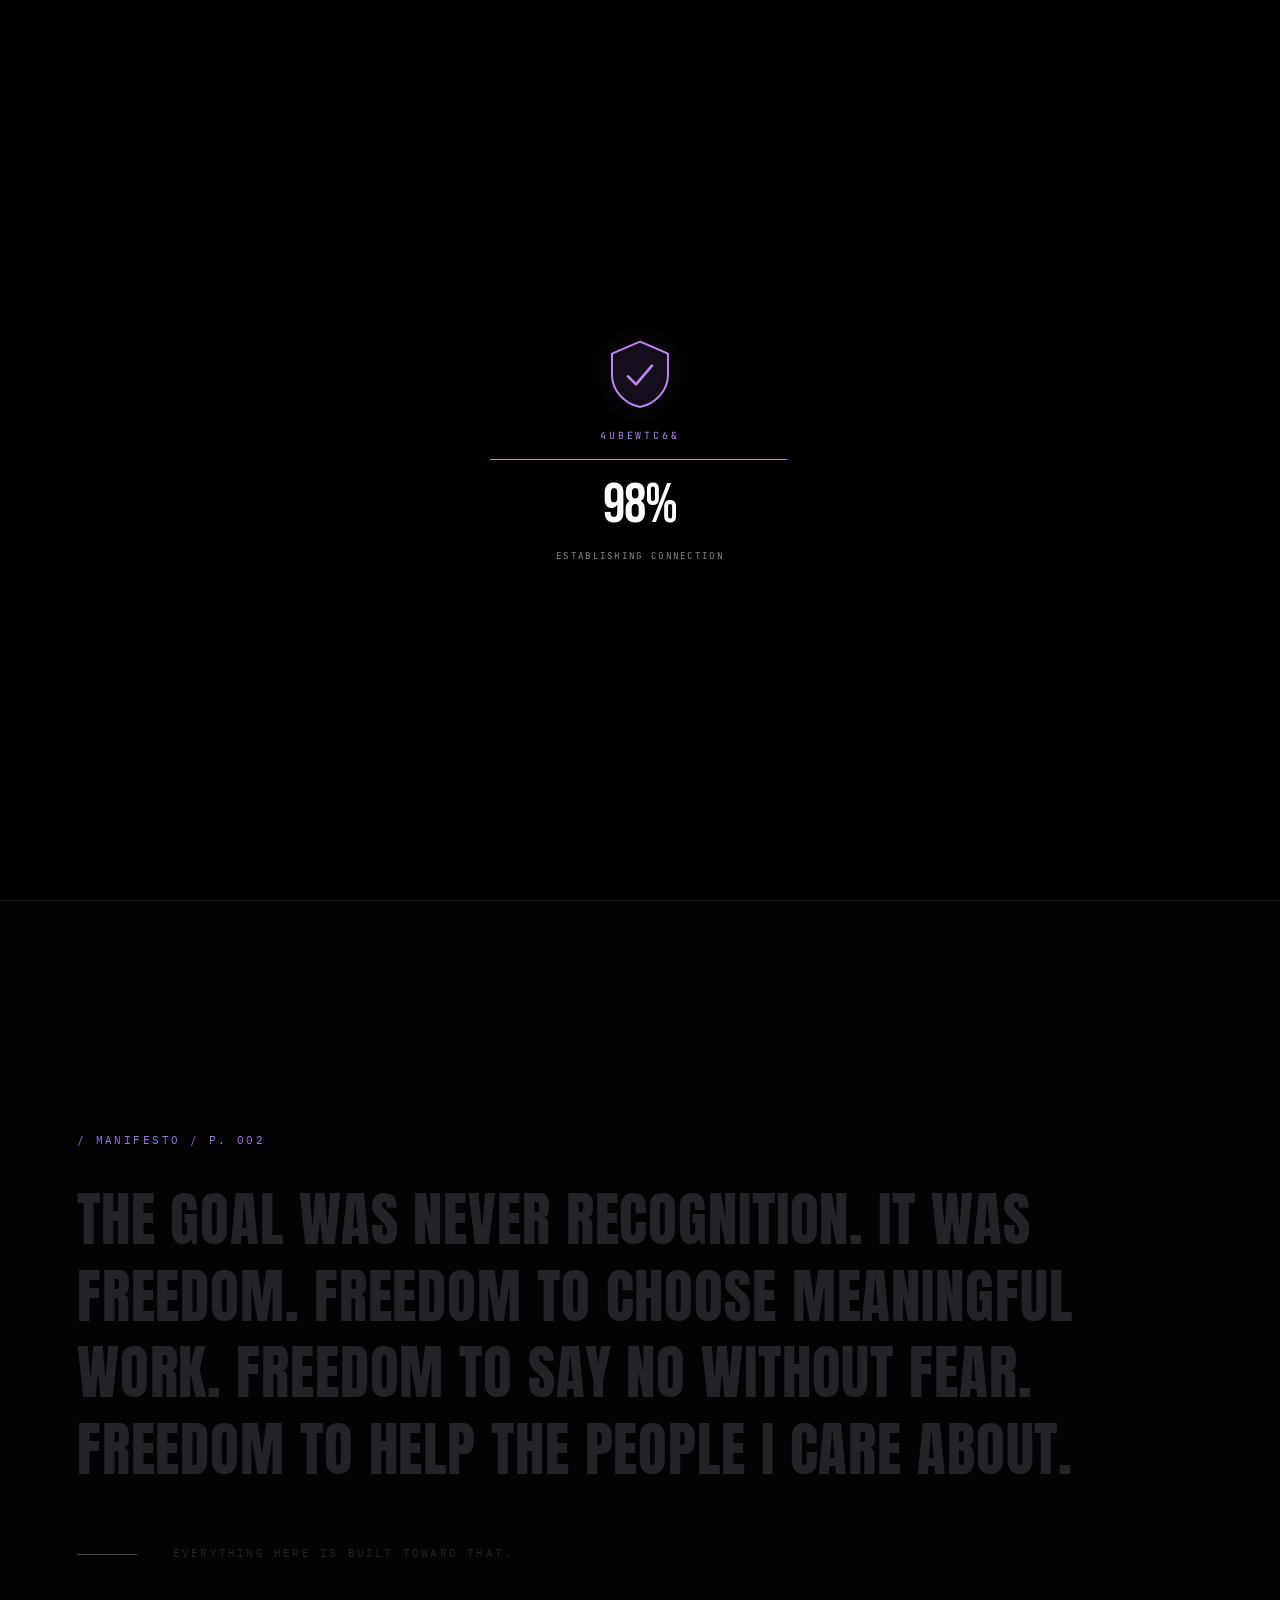
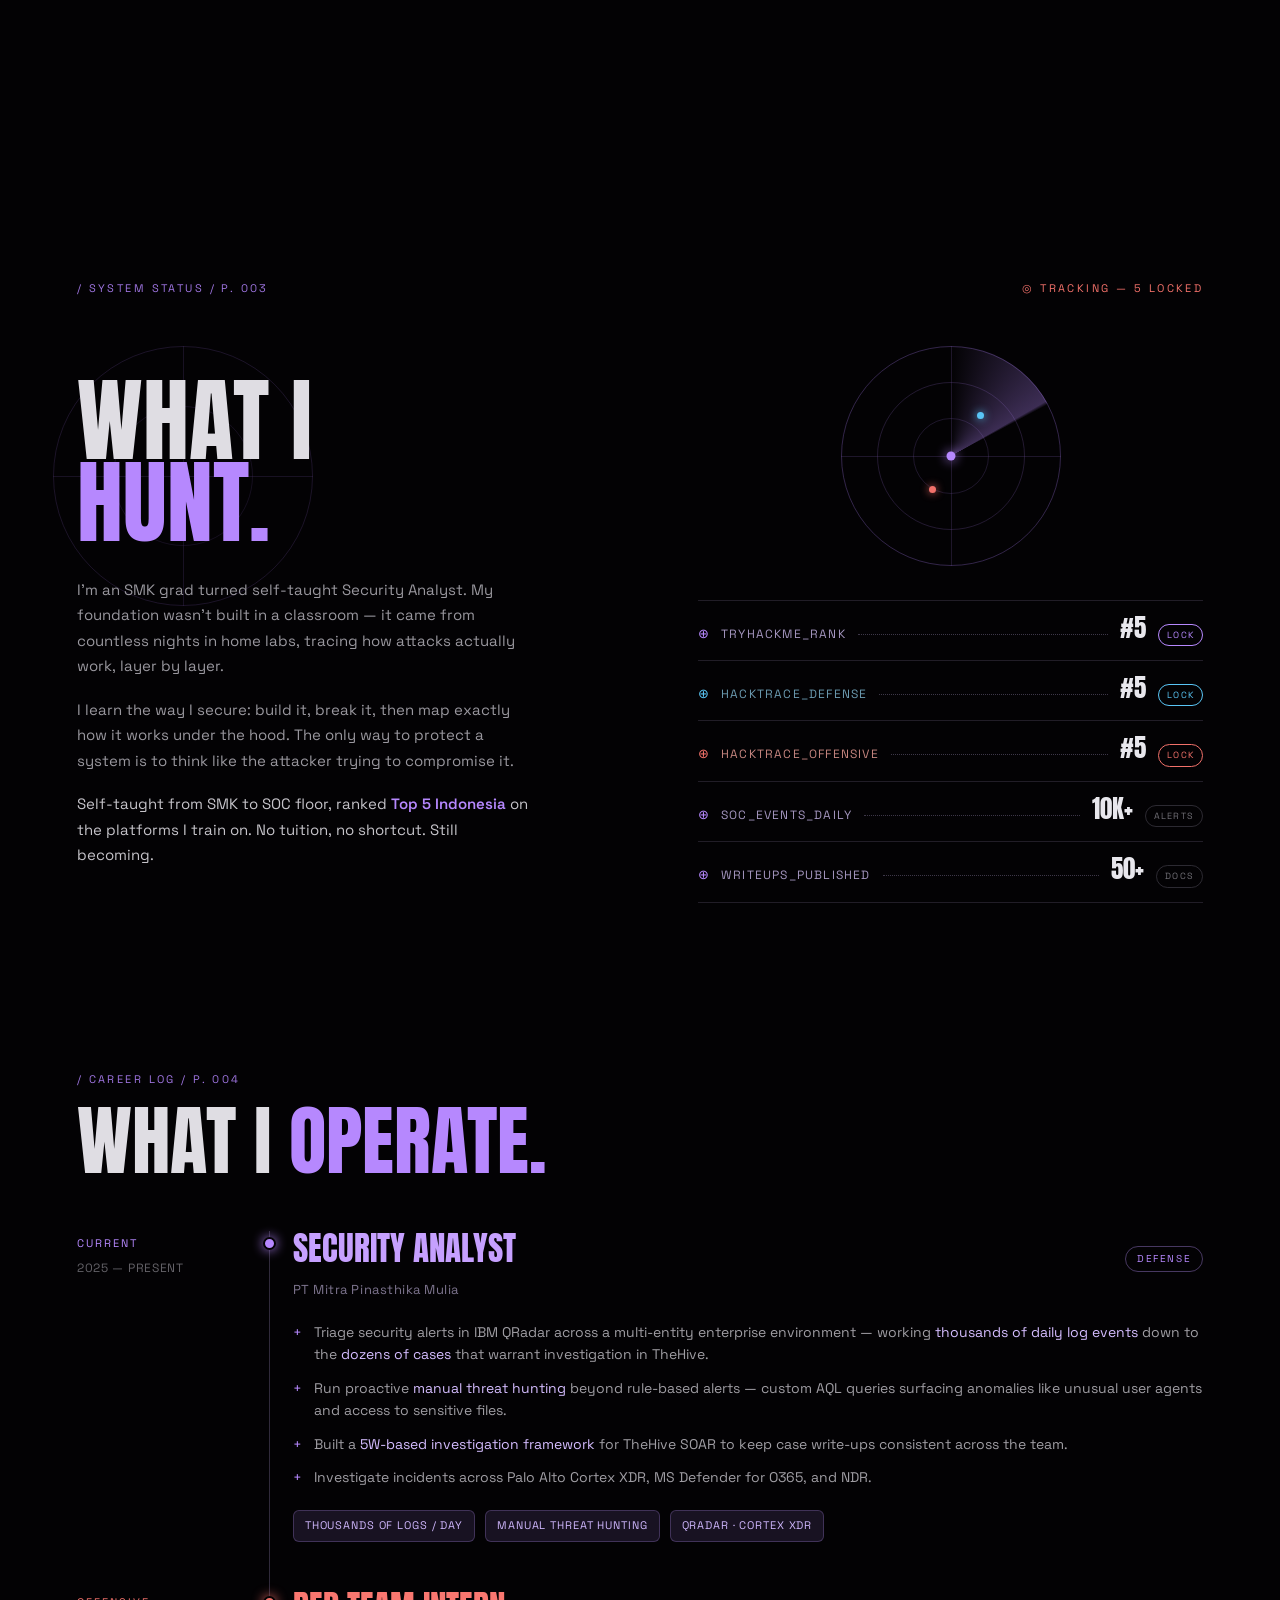
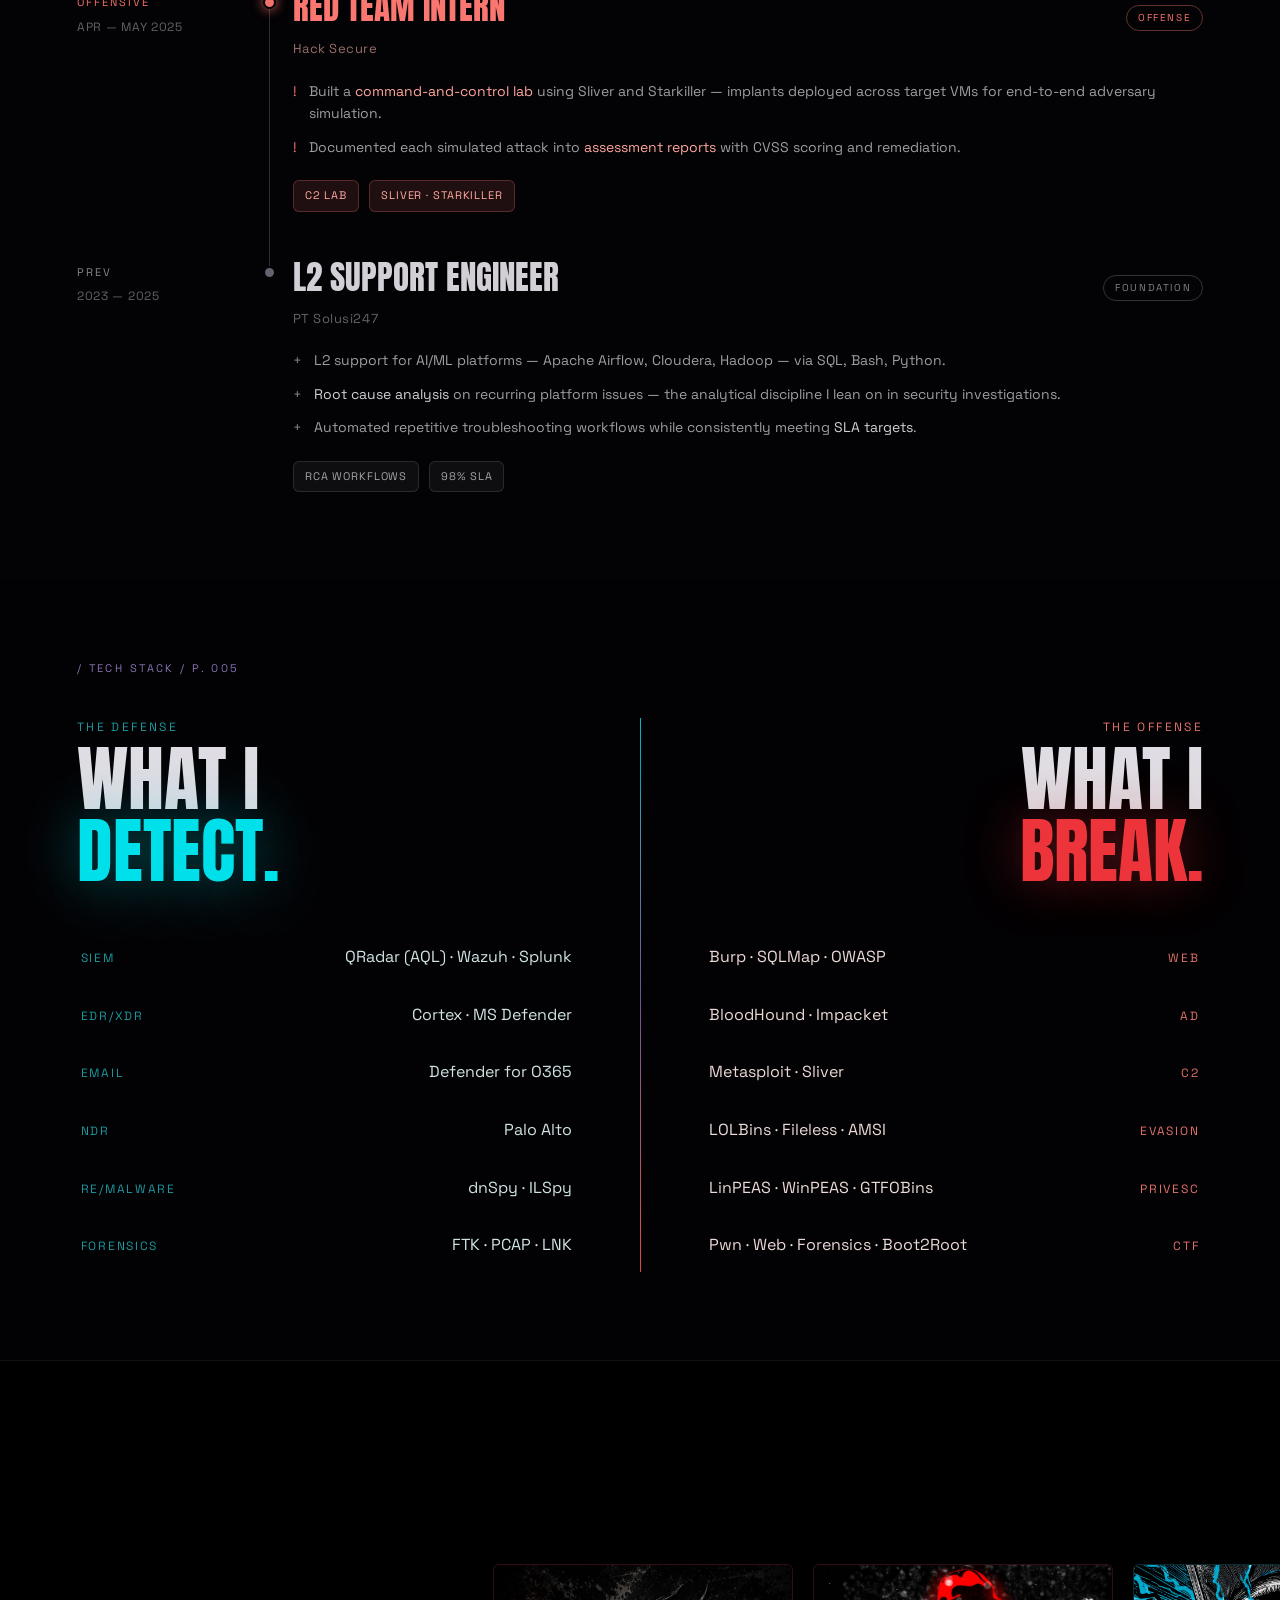
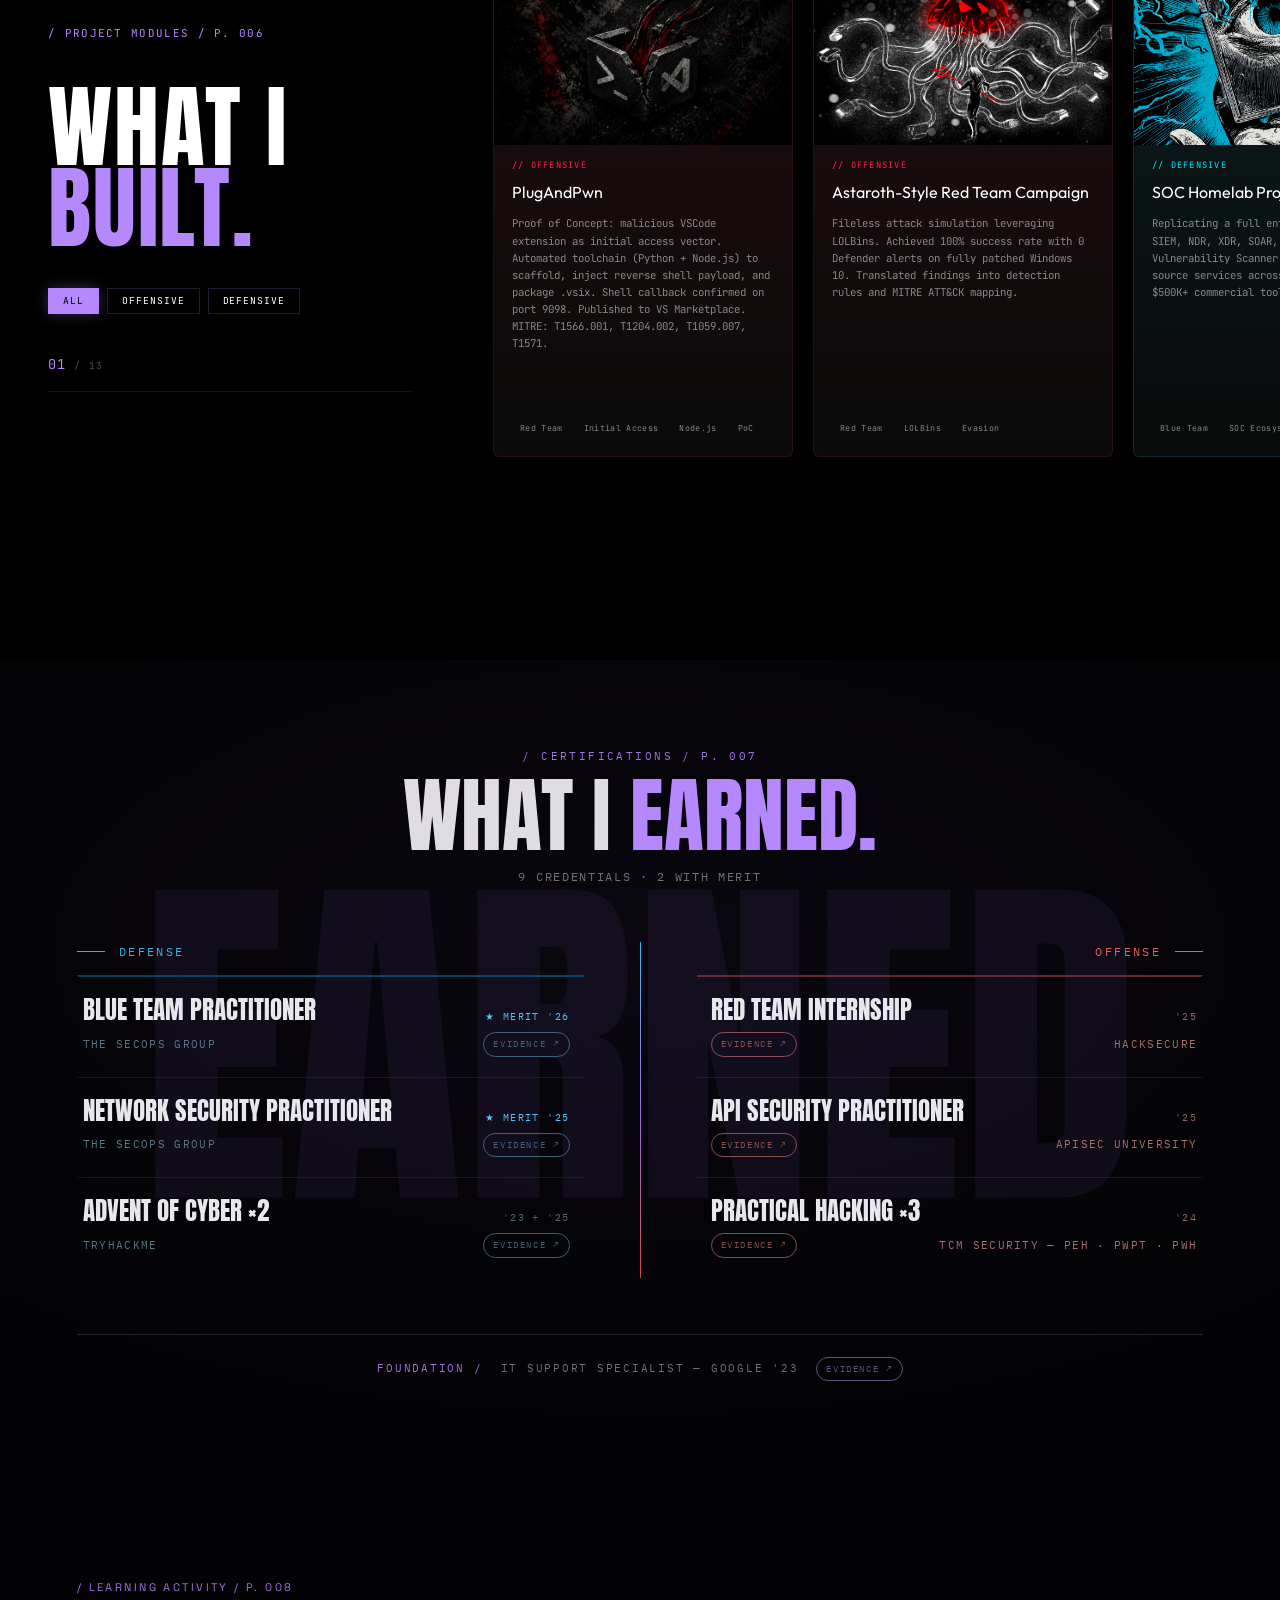
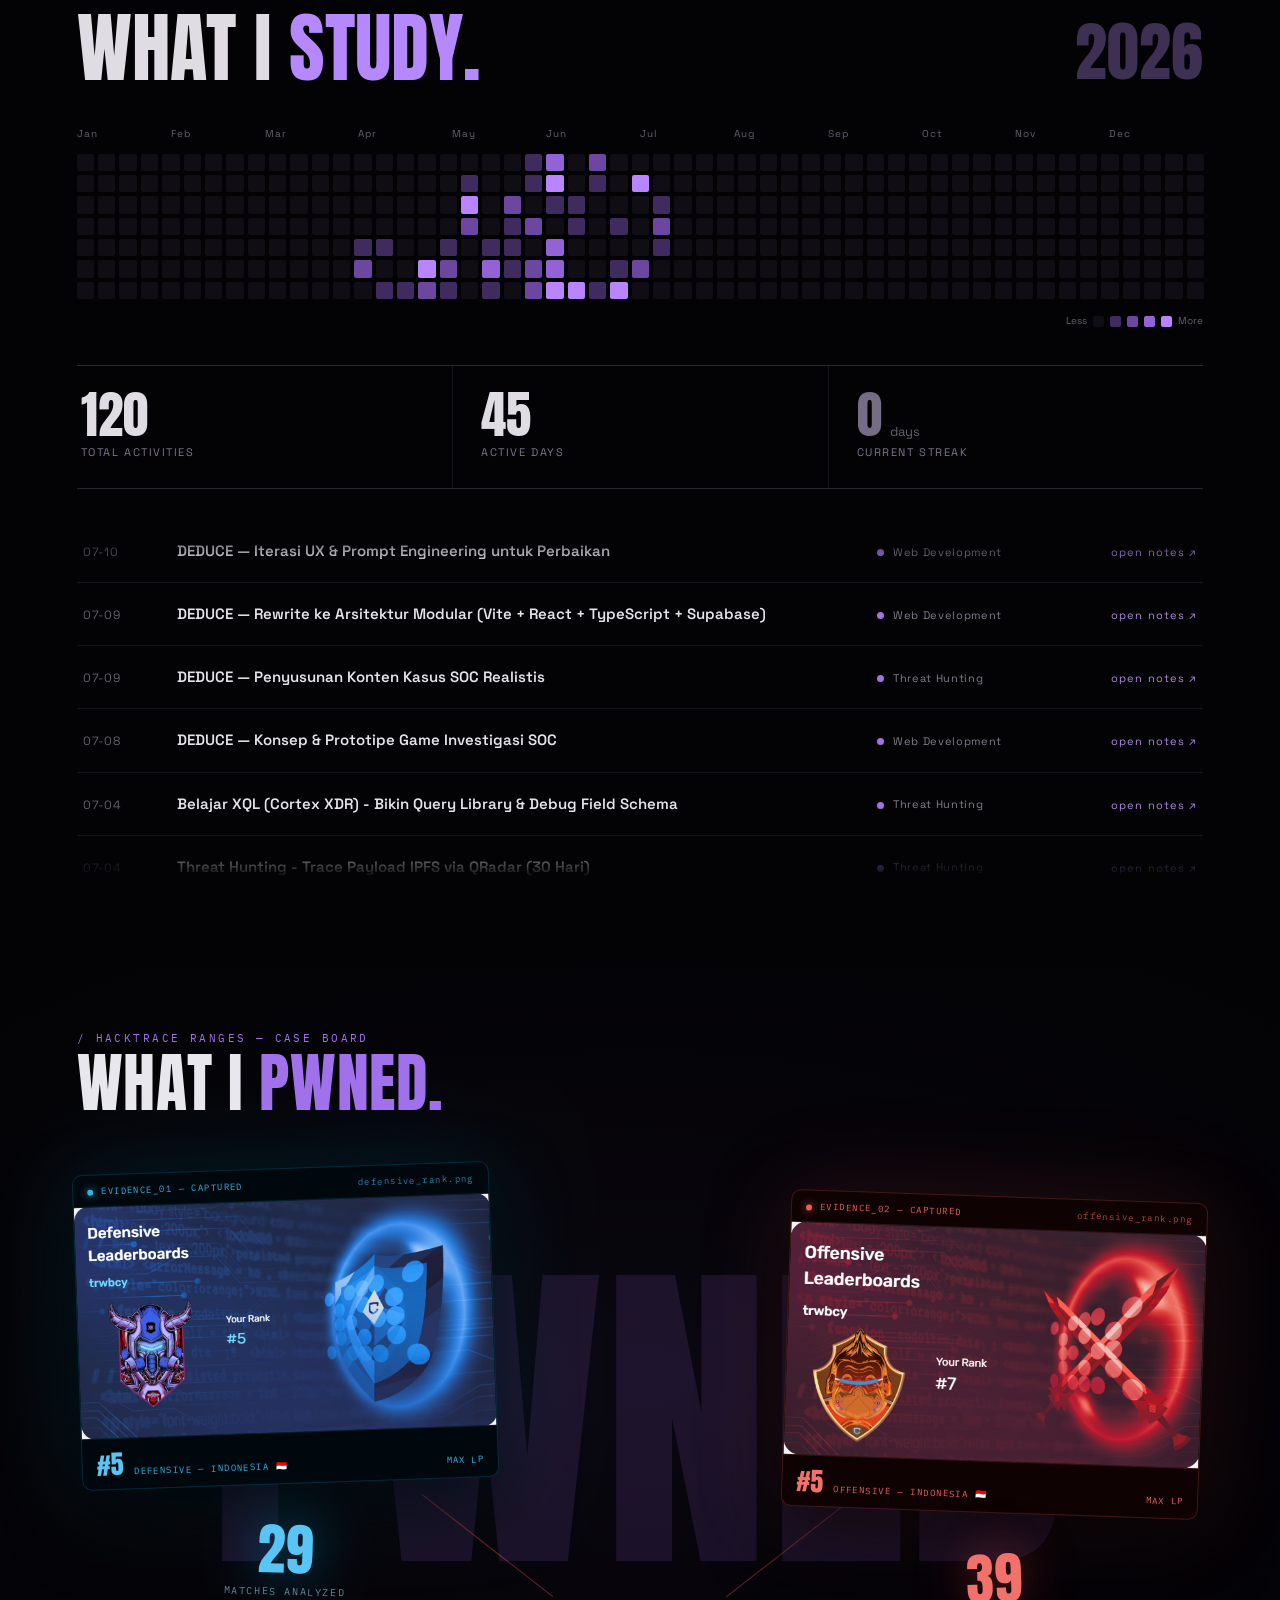
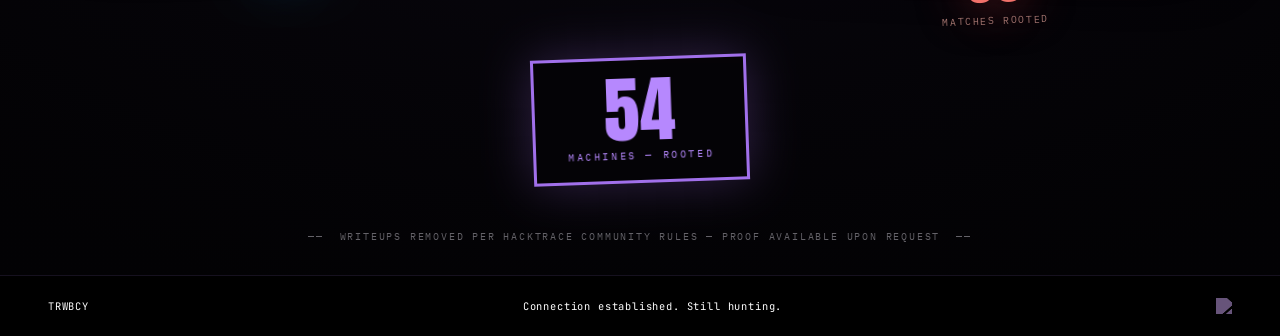
==== index.html @ 32c8bbc5 "content: update offensive rank #7 -> #5 (Hacktrace Indonesia) Reflects current standing on the offen" ====
<!DOCTYPE html>
<html lang="en">
<head>
    <meta charset="UTF-8">
    <meta name="viewport" content="width=device-width, initial-scale=1.0">
    <title>TRWBCY - Security Analyst</title>
    <meta name="description" content="Tri Wibowo Cahyo - Purple Team Security Specialist. Top 5 Indonesia.">
    <link href="https://fonts.googleapis.com/css2?family=Anton&family=Bebas+Neue&family=IBM+Plex+Mono:wght@400;500;600&family=JetBrains+Mono:wght@400;500&family=Outfit:wght@400;500&family=Space+Grotesk:wght@400;500;600;700&display=swap" rel="stylesheet">
    <link rel="icon" type="image/png" href="img/helmet.png">
    <link rel="stylesheet" href="style.css">
</head>
<body>

    <div id="spotlight"></div>

    <div class="loader" id="loader">
        <div class="loader-inner">
            <div class="loader-shield">
                <svg viewBox="0 0 48 56" fill="none" xmlns="http://www.w3.org/2000/svg">
                    <path d="M24 2L3 11v16c0 11.2 8.9 21.7 21 24 12.1-2.3 21-12.8 21-24V11L24 2z" stroke="#BD86F5" stroke-width="1.5"/>
                    <path d="M24 2L3 11v16c0 11.2 8.9 21.7 21 24 12.1-2.3 21-12.8 21-24V11L24 2z" fill="#BD86F5" opacity="0.08"/>
                    <path d="M15 28l6 6 12-14" stroke="#BD86F5" stroke-width="2" stroke-linecap="round" stroke-linejoin="round"/>
                </svg>
            </div>
            <div class="loader-label" id="loaderLabel">INITIALIZING</div>
            <div class="loader-bar-wrap"><div class="loader-bar" id="loaderBar"></div></div>
            <div class="loader-pct" id="loaderPct">0%</div>
            <div class="loader-sub" id="loaderSub">LOADING SECURITY MODULES...</div>
        </div>
    </div>

    <div class="cursor-dot" id="cursorDot"></div>
    <div class="cursor-ring" id="cursorRing"></div>

    <div class="la-tt" id="laTT" aria-hidden="true">
        <div class="la-tt-date" id="laTTDate"></div>
        <div class="la-tt-val"  id="laTTVal"></div>
    </div>

    <nav class="nav">
        <div class="nav-site" id="navSite">
            <img src="img/helmet.png" class="nav-helmet-icon" alt="">TRWBCY
        </div>
        <div class="nav-vol">VOL. 1 / 2026</div>
        <a href="https://www.linkedin.com/in/tri-wibowo-cahyo/" target="_blank" rel="noopener" class="nav-linkedin" title="LinkedIn">
            <img src="img/icon-linkedin.png" alt="LinkedIn">
        </a>
<button class="nav-toggle" id="navToggle">☰</button>
    </nav>

    <div class="nav-fade-mask"></div>

    <div class="mobile-drawer" id="mobileDrawer">
    </div>

    <section class="hero" id="home">
        <img class="hero-art" src="img/hero-portrait.png" alt="" aria-hidden="true">
        <div class="hero-wash-l" aria-hidden="true"></div>
        <div class="hero-wash-b" aria-hidden="true"></div>
        <div class="hero-scan" aria-hidden="true"></div>

        <div class="hero-content">
            <div class="hero-bar">
                <span>/ SECURITY ANALYST / P. 001</span>
                <span class="hero-scroll">↓ SCROLL TO BREACH IN</span>
            </div>

            <div class="hero-center">
                <h1 class="hero-name"><span class="l1">TRI WIBOWO</span><span class="l2">CAHYO.</span></h1>
            </div>

            <div class="hero-foot">
                <div class="hero-tagline">/ <b id="typedRole"></b><span class="hero-caret">▋</span></div>
                <div class="hero-cta">
                    <a class="hero-btn hero-btn-primary" href="#projects">EXECUTE PROJECTS →</a>
                    <a class="hero-btn hero-btn-ghost" href="assets/Tri-Wibowo-Cahyo-CV.pdf" download>DOWNLOAD CV ↗</a>
                </div>
            </div>
        </div>
    </section>

    <section class="manifesto" id="manifesto">
        <div class="manifesto-kicker">/ MANIFESTO / P. 002</div>

        <p class="manifesto-text" id="manifestoText">
            <span class="mw c-dim">THE</span> <span class="mw c-dim">GOAL</span> <span class="mw c-dim">WAS</span> <span class="mw c-dim">NEVER</span>
            <span class="mw c-mid">RECOGNITION.</span>
            <span class="mw c-dim">IT</span> <span class="mw c-dim">WAS</span>
            <span class="mw c-purple">FREEDOM.</span>
            <span class="mw c-dim">FREEDOM</span> <span class="mw c-dim">TO</span> <span class="mw c-dim">CHOOSE</span>
            <span class="mw c-bright">MEANINGFUL</span> <span class="mw c-bright">WORK.</span>
            <span class="mw c-dim">FREEDOM</span> <span class="mw c-dim">TO</span>
            <span class="mw c-bright">SAY</span> <span class="mw c-bright">NO</span>
            <span class="mw c-dim">WITHOUT</span> <span class="mw c-dim">FEAR.</span>
            <span class="mw c-dim">FREEDOM</span> <span class="mw c-dim">TO</span> <span class="mw c-dim">HELP</span>
            <span class="mw c-bright">THE</span> <span class="mw c-bright">PEOPLE</span> <span class="mw c-bright">I</span> <span class="mw c-bright">CARE</span> <span class="mw c-bright">ABOUT.</span>
        </p>

        <div class="manifesto-closer" id="manifestoCloser">
            <span class="manifesto-closer-line"></span>
            <span class="manifesto-closer-text">EVERYTHING HERE IS BUILT TOWARD THAT.</span>
        </div>
    </section>

    <section class="hunt" id="about">
        <div class="hunt-inner">

            <div class="hunt-statusbar">
                <span>/ SYSTEM STATUS / P. 003</span>
                <span class="hunt-tracking">◎ TRACKING — 5 LOCKED</span>
            </div>

            <div class="hunt-grid">

                <div class="hunt-lead">
                    <div class="hunt-reticle" aria-hidden="true">
                        <span class="hr-ring hr-ring-1"></span>
                        <span class="hr-ring hr-ring-2"></span>
                        <span class="hr-cross-h"></span>
                        <span class="hr-cross-v"></span>
                    </div>
                    <h2 class="hunt-title">WHAT I<br><em>HUNT.</em></h2>
                    <div class="hunt-bio">
                        <p>I'm an SMK grad turned self-taught Security Analyst. My foundation wasn't built in a classroom — it came from countless nights in home labs, tracing how attacks actually work, layer by layer.</p>
                        <p>I learn the way I secure: build it, break it, then map exactly how it works under the hood. The only way to protect a system is to think like the attacker trying to compromise it.</p>
                        <p>Self-taught from SMK to SOC floor, ranked <b>Top 5 Indonesia</b> on the platforms I train on. No tuition, no shortcut. Still becoming.</p>
                    </div>
                </div>

                <div class="hunt-panel">
                    <div class="hunt-radarwrap">
                        <div class="radar" aria-hidden="true">
                            <span class="rad-ring rad-ring-1"></span>
                            <span class="rad-ring rad-ring-2"></span>
                            <span class="rad-ring rad-ring-3"></span>
                            <span class="rad-cross-h"></span>
                            <span class="rad-cross-v"></span>
                            <span class="rad-sweep"></span>
                            <span class="rad-blip rad-blip-blue"></span>
                            <span class="rad-blip rad-blip-red"></span>
                            <span class="rad-blip rad-blip-core"></span>
                        </div>
                    </div>

                    <div class="targets">
                        <div class="target target-purple">
                            <span class="target-mark">⊕</span>
                            <span class="target-label">TRYHACKME_RANK</span>
                            <span class="target-leader"></span>
                            <span class="target-value">#5</span>
                            <span class="target-tag">LOCK</span>
                        </div>
                        <div class="target target-blue">
                            <span class="target-mark">⊕</span>
                            <span class="target-label">HACKTRACE_DEFENSE</span>
                            <span class="target-leader"></span>
                            <span class="target-value">#5</span>
                            <span class="target-tag">LOCK</span>
                        </div>
                        <div class="target target-red">
                            <span class="target-mark">⊕</span>
                            <span class="target-label">HACKTRACE_OFFENSIVE</span>
                            <span class="target-leader"></span>
                            <span class="target-value">#5</span>
                            <span class="target-tag">LOCK</span>
                        </div>
                        <div class="target target-vol">
                            <span class="target-mark">⊕</span>
                            <span class="target-label">SOC_EVENTS_DAILY</span>
                            <span class="target-leader"></span>
                            <span class="target-value">10K+</span>
                            <span class="target-tag">ALERTS</span>
                        </div>
                        <div class="target target-vol">
                            <span class="target-mark">⊕</span>
                            <span class="target-label">WRITEUPS_PUBLISHED</span>
                            <span class="target-leader"></span>
                            <span class="target-value">50+</span>
                            <span class="target-tag">DOCS</span>
                        </div>
                    </div>
                </div>
            </div>
        </div>
    </section>

    <section class="operate" id="career">
        <div class="op-inner">
            <div class="op-kicker">/ CAREER LOG / P. 004</div>
            <h2 class="op-title">WHAT I <em>OPERATE.</em></h2>

            <div class="op-list">

                <article class="op-role op-role-defense">
                    <div class="op-period">
                        <span class="op-phase">CURRENT</span>
                        <span class="op-dates">2025 — PRESENT</span>
                    </div>
                    <div class="op-spine"><span class="op-line"></span><span class="op-node"></span></div>
                    <div class="op-body">
                        <div class="op-head">
                            <span class="op-name">SECURITY ANALYST</span>
                            <span class="op-tag">DEFENSE</span>
                        </div>
                        <div class="op-org">PT Mitra Pinasthika Mulia</div>
                        <div class="op-points">
                            <div class="op-point"><span class="op-mark">+</span><span>Triage security alerts in IBM QRadar across a multi-entity enterprise environment — working <b>thousands of daily log events</b> down to the <b>dozens of cases</b> that warrant investigation in TheHive.</span></div>
                            <div class="op-point"><span class="op-mark">+</span><span>Run proactive <b>manual threat hunting</b> beyond rule-based alerts — custom AQL queries surfacing anomalies like unusual user agents and access to sensitive files.</span></div>
                            <div class="op-point"><span class="op-mark">+</span><span>Built a <b>5W-based investigation framework</b> for TheHive SOAR to keep case write-ups consistent across the team.</span></div>
                            <div class="op-point"><span class="op-mark">+</span><span>Investigate incidents across Palo Alto Cortex XDR, MS Defender for O365, and NDR.</span></div>
                        </div>
                        <div class="op-chips">
                            <span class="op-chip">THOUSANDS OF LOGS / DAY</span>
                            <span class="op-chip">MANUAL THREAT HUNTING</span>
                            <span class="op-chip">QRADAR · CORTEX XDR</span>
                        </div>
                    </div>
                </article>

                <article class="op-role op-role-offense">
                    <div class="op-period">
                        <span class="op-phase">OFFENSIVE</span>
                        <span class="op-dates">APR — MAY 2025</span>
                    </div>
                    <div class="op-spine"><span class="op-line"></span><span class="op-node"></span></div>
                    <div class="op-body">
                        <div class="op-head">
                            <span class="op-name">RED TEAM INTERN</span>
                            <span class="op-tag">OFFENSE</span>
                        </div>
                        <div class="op-org">Hack Secure</div>
                        <div class="op-points">
                            <div class="op-point"><span class="op-mark">!</span><span>Built a <b>command-and-control lab</b> using Sliver and Starkiller — implants deployed across target VMs for end-to-end adversary simulation.</span></div>
                            <div class="op-point"><span class="op-mark">!</span><span>Documented each simulated attack into <b>assessment reports</b> with CVSS scoring and remediation.</span></div>
                        </div>
                        <div class="op-chips">
                            <span class="op-chip">C2 LAB</span>
                            <span class="op-chip">SLIVER · STARKILLER</span>
                        </div>
                    </div>
                </article>

                <article class="op-role op-role-foundation">
                    <div class="op-period">
                        <span class="op-phase">PREV</span>
                        <span class="op-dates">2023 — 2025</span>
                    </div>
                    <div class="op-spine"><span class="op-line"></span><span class="op-node"></span></div>
                    <div class="op-body">
                        <div class="op-head">
                            <span class="op-name">L2 SUPPORT ENGINEER</span>
                            <span class="op-tag">FOUNDATION</span>
                        </div>
                        <div class="op-org">PT Solusi247</div>
                        <div class="op-points">
                            <div class="op-point"><span class="op-mark">+</span><span>L2 support for AI/ML platforms — Apache Airflow, Cloudera, Hadoop — via SQL, Bash, Python.</span></div>
                            <div class="op-point"><span class="op-mark">+</span><span><b>Root cause analysis</b> on recurring platform issues — the analytical discipline I lean on in security investigations.</span></div>
                            <div class="op-point"><span class="op-mark">+</span><span>Automated repetitive troubleshooting workflows while consistently meeting <b>SLA targets</b>.</span></div>
                        </div>
                        <div class="op-chips">
                            <span class="op-chip">RCA WORKFLOWS</span>
                            <span class="op-chip">98% SLA</span>
                        </div>
                    </div>
                </article>

            </div>
        </div>
    </section>

    <section class="stack" id="skills">
        <div class="ts-inner">
            <div class="ts-kicker">/ TECH STACK / P. 005</div>

            <div class="ts-grid">
                <div class="ts-side ts-side-def">
                    <div class="ts-eyebrow">THE DEFENSE</div>
                    <h2 class="ts-title"><span>WHAT I</span><span class="ts-accent">DETECT.</span></h2>
                    <div class="ts-rows">
                        <div class="ts-row"><span class="ts-cat">SIEM</span><span class="ts-tools">QRadar (AQL) · Wazuh · Splunk</span></div>
                        <div class="ts-row"><span class="ts-cat">EDR/XDR</span><span class="ts-tools">Cortex · MS Defender</span></div>
                        <div class="ts-row"><span class="ts-cat">EMAIL</span><span class="ts-tools">Defender for O365</span></div>
                        <div class="ts-row"><span class="ts-cat">NDR</span><span class="ts-tools">Palo Alto</span></div>
                        <div class="ts-row"><span class="ts-cat">RE/MALWARE</span><span class="ts-tools">dnSpy · ILSpy</span></div>
                        <div class="ts-row"><span class="ts-cat">FORENSICS</span><span class="ts-tools">FTK · PCAP · LNK</span></div>
                    </div>
                </div>

                <div class="ts-seam" aria-hidden="true"></div>

                <div class="ts-side ts-side-off">
                    <div class="ts-eyebrow">THE OFFENSE</div>
                    <h2 class="ts-title"><span>WHAT I</span><span class="ts-accent">BREAK.</span></h2>
                    <div class="ts-rows">
                        <div class="ts-row"><span class="ts-tools">Burp · SQLMap · OWASP</span><span class="ts-cat">WEB</span></div>
                        <div class="ts-row"><span class="ts-tools">BloodHound · Impacket</span><span class="ts-cat">AD</span></div>
                        <div class="ts-row"><span class="ts-tools">Metasploit · Sliver</span><span class="ts-cat">C2</span></div>
                        <div class="ts-row"><span class="ts-tools">LOLBins · Fileless · AMSI</span><span class="ts-cat">EVASION</span></div>
                        <div class="ts-row"><span class="ts-tools">LinPEAS · WinPEAS · GTFOBins</span><span class="ts-cat">PRIVESC</span></div>
                        <div class="ts-row"><span class="ts-tools">Pwn · Web · Forensics · Boot2Root</span><span class="ts-cat">CTF</span></div>
                    </div>
                </div>
            </div>
        </div>
    </section>

    <section class="proj-section" id="projects">
        <div class="proj-inner" id="projInner">
            <div class="proj-left">
                <div class="section-tag">/ PROJECT MODULES / P. 006</div>
                <div class="big-heading">WHAT I<br><span class="accent">BUILT.</span></div>
                <div class="filter-row">
                    <button class="ftab active" data-filter="all">ALL</button>
                    <button class="ftab" data-filter="red">OFFENSIVE</button>
                    <button class="ftab" data-filter="blue">DEFENSIVE</button>
                </div>
                <div class="proj-counter">
                    <span class="proj-counter-cur" id="projCurrent">01</span>
                    <span> / </span>
                    <span id="projTotal">12</span>
                </div>
                <div class="proj-progress-bar"><div class="proj-progress-fill" id="projProgressFill"></div></div>
            </div>
            <div class="proj-track-outer">
                <div class="proj-hscroll-track" id="projectsGrid"></div>
            </div>
        </div>
    </section>

    <section class="earned" id="certs">
        <div class="ea-ghost" aria-hidden="true">EARNED</div>

        <div class="ea-inner">
            <header class="ea-header">
                <span class="ea-kicker">/ CERTIFICATIONS / P. 007</span>
                <h2 class="ea-title">WHAT I <em>EARNED.</em></h2>
                <p class="ea-meta">9 CREDENTIALS · 2 WITH MERIT</p>
            </header>

            <div class="ea-board">
                <!-- DEFENSE -->
                <div class="ea-col ea-col-defense">
                    <div class="ea-col-label"><span class="ea-rule"></span>DEFENSE</div>

                    <a class="ea-cert" href="https://drive.google.com/file/d/1-Bb-n_D1DiiYCAYBilZkvrQpXZ2LbmRT/view?usp=sharing" target="_blank" rel="noopener">
                        <div class="ea-cert-row">
                            <span class="ea-cert-name">BLUE TEAM PRACTITIONER</span>
                            <span class="ea-cert-year ea-cert-merit">★ MERIT '26</span>
                        </div>
                        <div class="ea-cert-meta">
                            <span class="ea-cert-issuer">THE SECOPS GROUP</span>
                            <span class="ea-cert-ev">EVIDENCE ↗</span>
                        </div>
                    </a>

                    <a class="ea-cert" href="https://drive.google.com/file/d/1n3vkEEz4tGQjkw7M0-AJ-gqs6zbWM8jx/view" target="_blank" rel="noopener">
                        <div class="ea-cert-row">
                            <span class="ea-cert-name">NETWORK SECURITY PRACTITIONER</span>
                            <span class="ea-cert-year ea-cert-merit">★ MERIT '25</span>
                        </div>
                        <div class="ea-cert-meta">
                            <span class="ea-cert-issuer">THE SECOPS GROUP</span>
                            <span class="ea-cert-ev">EVIDENCE ↗</span>
                        </div>
                    </a>

                    <a class="ea-cert" href="https://drive.google.com/file/d/14oS0UMAs2i_Tpg1qxue56YKdQgNQV7ED/view" target="_blank" rel="noopener">
                        <div class="ea-cert-row">
                            <span class="ea-cert-name">ADVENT OF CYBER ×2</span>
                            <span class="ea-cert-year ea-cert-dim">'23 + '25</span>
                        </div>
                        <div class="ea-cert-meta">
                            <span class="ea-cert-issuer">TRYHACKME</span>
                            <span class="ea-cert-ev">EVIDENCE ↗</span>
                        </div>
                    </a>
                </div>

                <div class="ea-divider" aria-hidden="true"></div>

                <!-- OFFENSE -->
                <div class="ea-col ea-col-offense">
                    <div class="ea-col-label">OFFENSE<span class="ea-rule"></span></div>

                    <a class="ea-cert" href="https://drive.google.com/file/d/1niU5gbyWGn9RKDlraltHsQJB2qQcSuJt/view" target="_blank" rel="noopener">
                        <div class="ea-cert-row">
                            <span class="ea-cert-name">RED TEAM INTERNSHIP</span>
                            <span class="ea-cert-year">'25</span>
                        </div>
                        <div class="ea-cert-meta">
                            <span class="ea-cert-ev">EVIDENCE ↗</span>
                            <span class="ea-cert-issuer">HACKSECURE</span>
                        </div>
                    </a>

                    <a class="ea-cert" href="https://drive.google.com/file/d/1CRK94BK63ABk-ajIGjfTTr02uAQHlVX0/view" target="_blank" rel="noopener">
                        <div class="ea-cert-row">
                            <span class="ea-cert-name">API SECURITY PRACTITIONER</span>
                            <span class="ea-cert-year">'25</span>
                        </div>
                        <div class="ea-cert-meta">
                            <span class="ea-cert-ev">EVIDENCE ↗</span>
                            <span class="ea-cert-issuer">APISEC UNIVERSITY</span>
                        </div>
                    </a>

                    <a class="ea-cert" href="https://drive.google.com/file/d/1RlF6sWO6n0KrmY_BC-iOStDghOD3elSQ/view" target="_blank" rel="noopener">
                        <div class="ea-cert-row">
                            <span class="ea-cert-name">PRACTICAL HACKING ×3</span>
                            <span class="ea-cert-year">'24</span>
                        </div>
                        <div class="ea-cert-meta">
                            <span class="ea-cert-ev">EVIDENCE ↗</span>
                            <span class="ea-cert-issuer">TCM SECURITY — PEH · PWPT · PWH</span>
                        </div>
                    </a>
                </div>
            </div>

            <a class="ea-foundation" href="https://drive.google.com/file/d/1RB5ehE_-DovC1sgoII2FhV55qoF9Zdgr/view" target="_blank" rel="noopener">
                <span class="ea-foundation-tag">FOUNDATION /</span>
                <span>IT SUPPORT SPECIALIST — GOOGLE '23</span>
                <span class="ea-cert-ev">EVIDENCE ↗</span>
            </a>
        </div>
    </section>

    <section class="study" id="learning">
        <div class="st-inner">

            <div class="st-head">
                <div>
                    <div class="st-kicker">/ LEARNING ACTIVITY / P. 008</div>
                    <h2 class="st-title">WHAT I <em>STUDY.</em></h2>
                </div>
                <span class="st-year">2026</span>
            </div>

            <div class="st-heatmap">
                <div class="st-months">
                    <span>Jan</span><span>Feb</span><span>Mar</span><span>Apr</span><span>May</span><span>Jun</span>
                    <span>Jul</span><span>Aug</span><span>Sep</span><span>Oct</span><span>Nov</span><span>Dec</span>
                </div>
                <div class="st-grid" id="stGrid" aria-label="2026 learning activity heatmap"></div>
                <div class="st-legend">
                    <span>Less</span>
                    <i style="background:var(--st-h0)"></i><i style="background:var(--st-h1)"></i><i style="background:var(--st-h2)"></i><i style="background:var(--st-h3)"></i><i style="background:var(--st-h4)"></i>
                    <span>More</span>
                </div>
            </div>

            <div class="st-stats">
                <div class="st-stat"><span class="st-num" id="stTotal">—</span><span class="st-label">TOTAL ACTIVITIES</span></div>
                <div class="st-stat"><span class="st-num" id="stDays">—</span><span class="st-label">ACTIVE DAYS</span></div>
                <div class="st-stat"><span class="st-num" id="stStreak">—</span><span class="st-label">CURRENT STREAK</span></div>
            </div>

            <div class="st-feed">
                <div class="st-feed-track" id="stFeed"></div>
            </div>
        </div>
    </section>

    <section class="evidence-wall" id="ctf">
        <div class="ew-ghost" aria-hidden="true">PWNED</div>

        <header class="ew-header">
            <span class="ew-kicker">/ HACKTRACE RANGES — CASE BOARD</span>
            <h2 class="ew-title">WHAT I <em>PWNED.</em></h2>
        </header>

        <div class="ew-board">
            <div>
                <figure class="ew-capture ew-blue">
                    <div class="ew-capture-bar">
                        <span><span class="ew-dot"></span>EVIDENCE_01 — CAPTURED</span>
                        <span class="ew-filename">defensive_rank.png</span>
                    </div>
                    <img class="ew-capture-img" src="img/rank-blue.png" alt="Hacktrace defensive leaderboard — TRWBCY ranked #5 in Indonesia">
                    <figcaption class="ew-capture-footer">
                        <span class="ew-rank-group">
                            <span class="ew-rank">#5</span>
                            <span class="ew-rank-label">DEFENSIVE — INDONESIA 🇮🇩</span>
                        </span>
                        <span class="ew-lp">MAX LP</span>
                    </figcaption>
                </figure>
                <div class="ew-stat ew-blue">
                    <div class="ew-stat-num">29</div>
                    <div class="ew-stat-label">MATCHES ANALYZED</div>
                </div>
            </div>

            <div>
                <figure class="ew-capture ew-red">
                    <div class="ew-capture-bar">
                        <span><span class="ew-dot"></span>EVIDENCE_02 — CAPTURED</span>
                        <span class="ew-filename">offensive_rank.png</span>
                    </div>
                    <img class="ew-capture-img" src="img/rank-red.png" alt="Hacktrace offensive leaderboard — TRWBCY ranked #5 in Indonesia">
                    <figcaption class="ew-capture-footer">
                        <span class="ew-rank-group">
                            <span class="ew-rank">#5</span>
                            <span class="ew-rank-label">OFFENSIVE — INDONESIA 🇮🇩</span>
                        </span>
                        <span class="ew-lp">MAX LP</span>
                    </figcaption>
                </figure>
                <div class="ew-stat ew-red">
                    <div class="ew-stat-num">39</div>
                    <div class="ew-stat-label">MATCHES ROOTED</div>
                </div>
            </div>
        </div>

        <div class="ew-string ew-string-left" aria-hidden="true"></div>
        <div class="ew-string ew-string-right" aria-hidden="true"></div>

        <div class="ew-stamp">
            <div class="ew-stamp-num" data-target="68">68</div>
            <div class="ew-stamp-label">MACHINES — ROOTED</div>
        </div>

        <footer class="ew-footnote">
            ——&nbsp;&nbsp;WRITEUPS REMOVED PER HACKTRACE COMMUNITY RULES — PROOF AVAILABLE UPON REQUEST&nbsp;&nbsp;——
        </footer>
    </section>

    <footer class="footer">
        <span>TRWBCY</span>
        <span>Connection established. Still hunting.</span>
        <a href="https://www.linkedin.com/in/tri-wibowo-cahyo/" target="_blank" rel="noopener" class="footer-linkedin" title="LinkedIn">
            <img src="img/icon-linkedin.png" alt="LinkedIn">
        </a>
    </footer>

    <script src="https://cdnjs.cloudflare.com/ajax/libs/gsap/3.12.5/gsap.min.js"></script>
    <script src="https://cdnjs.cloudflare.com/ajax/libs/gsap/3.12.5/ScrollTrigger.min.js"></script>
    <script src="https://cdn.jsdelivr.net/npm/@studio-freight/lenis@1.0.42/dist/lenis.min.js"></script>
    
    <script src="script.js"></script>
</body>
</html>
---- style.css ----
:root {
    --black:   #000000; 
    --black2:  #0a0a0a; 
    --purple:  oklch(0.72 0.17 300);
    --purple-g: oklch(0.72 0.17 300 / .3);
    --purple-s: oklch(0.72 0.17 300 / .07);
    --red:     #ff2244;
    --red-g:   rgba(255,34,68,.3);
    --cyan:    #00e5ff;
    --white:   #ffffff; 
    --dim:     #8a8a8a; 
    --border:  rgba(255,255,255,.07);
    --mono:    'JetBrains Mono', monospace;
    --display: 'Bebas Neue', sans-serif;
    --body:    'Outfit', sans-serif;
}

*, *::before, *::after { margin:0; padding:0; box-sizing:border-box; }

html {
    scroll-padding-top: 52px;
    cursor: none;
    background-color: var(--black); 
}
body {
    background: var(--black);
    color: var(--white);
    font-family: var(--body);
    line-height: 1.6;
    overflow-x: hidden;
    position: relative;
}

/* ── MOUSE SPOTLIGHT ────────────────────────────────── */
#spotlight {
    position: fixed; inset: 0; pointer-events: none; z-index: 1;
    background: radial-gradient(circle 320px at var(--mx,50%) var(--my,50%),
        oklch(0.72 0.17 300 / .06) 0%, transparent 70%);
    transition: background .05s;
}

/* ── GLITCH ─────────────────────────────────────────── */
@keyframes glitch-clip-1 {
    0%,100% { clip-path: inset(0 0 95% 0); transform: translate(-4px, 0); }
    20%     { clip-path: inset(20% 0 60% 0); transform: translate(4px, 0); }
    40%     { clip-path: inset(60% 0 20% 0); transform: translate(-3px, 0); }
    60%     { clip-path: inset(85% 0 5%  0); transform: translate(2px, 0); }
    80%     { clip-path: inset(40% 0 40% 0); transform: translate(-2px, 0); }
}
@keyframes glitch-clip-2 {
    0%,100% { clip-path: inset(80% 0 0 0); transform: translate(4px, 0); }
    25%     { clip-path: inset(50% 0 30% 0); transform: translate(-4px, 0); }
    50%     { clip-path: inset(10% 0 70% 0); transform: translate(3px, 0); }
    75%     { clip-path: inset(70% 0 10% 0); transform: translate(-2px, 0); }
}
.glitch-wrap { position: relative; display: inline-block; }
.glitch-wrap::before,
.glitch-wrap::after {
    content: attr(data-text);
    position: absolute; inset: 0;
    font: inherit; color: inherit;
    opacity: 0;
}
.glitch-wrap.glitching::before {
    opacity: 1; color: var(--cyan);
    animation: glitch-clip-1 .3s steps(1) forwards;
}
.glitch-wrap.glitching::after {
    opacity: 1; color: var(--red);
    animation: glitch-clip-2 .3s steps(1) forwards;
}

.nav, .hero, .manifesto, .section, .footer, .loader {
    position: relative;
    z-index: 2;
}

/* ── FADE MASK (Agar Konten Pudar Sebelum Kena Navbar) ── */
.nav-fade-mask {
    position: fixed;
    top: 52px;
    left: 0; right: 0; height: 80px;
    background: linear-gradient(to bottom, var(--black) 0%, transparent 100%);
    z-index: 198;
    pointer-events: none;
}

/* LOADER */
.loader {
    position: fixed; inset:0; background: var(--black);
    z-index:9999; display:flex; align-items:center; justify-content:center;
    transition: opacity .7s ease, visibility .7s ease;
}
.loader.out { opacity:0; visibility:hidden; pointer-events:none; }
.loader-inner { display:flex; flex-direction:column; align-items:center; gap:18px; width:300px; }
.loader-shield {
    width:64px; height:74px;
    animation: sPulse 2s ease-in-out infinite;
    filter: drop-shadow(0 0 18px var(--purple-g));
}
@keyframes sPulse {
    0%,100% { transform:scale(1); filter:drop-shadow(0 0 10px var(--purple-g)); }
    50%      { transform:scale(1.05); filter:drop-shadow(0 0 28px oklch(0.72 0.17 300 / .6)); }
}
.loader-label { font:.62rem/1 var(--mono); letter-spacing:.3em; color:var(--purple); }
.loader-bar-wrap { width:100%; height:1px; background:oklch(0.72 0.17 300 / .12); overflow:hidden; }
.loader-bar {
    height:100%; width:0%; background:var(--purple);
    box-shadow:0 0 12px var(--purple-g); transition:width .08s linear; position:relative;
}
.loader-bar::after {
    content:''; position:absolute; right:-3px; top:-3px;
    width:6px; height:6px; border-radius:50%;
    background:var(--purple); box-shadow:0 0 8px var(--purple);
}
.loader-pct { font:400 3.5rem/1 var(--display); letter-spacing:-.02em; color:var(--white); }
.loader-sub { font:.58rem/1 var(--mono); letter-spacing:.14em; color:var(--dim); text-align:center; min-height:1em; }

/* CURSOR */
.cursor-dot {
    position:fixed; width:5px; height:5px; background:var(--purple);
    border-radius:50%; pointer-events:none; z-index:9990;
    top:0; left:0; transform: translate3d(-100px, -100px, 0);
}
.cursor-ring {
    position:fixed; width:30px; height:30px;
    border:1px solid oklch(0.72 0.17 300 / .45); border-radius:50%;
    pointer-events:none; z-index:9989; 
    top:0; left:0; transform: translate3d(-100px, -100px, 0);
    transition: width .2s ease-out, height .2s ease-out, border-color .2s;
}

/* NAV */
.nav {
    position:fixed; top:0; left:0; right:0; height:52px;
    display:flex; align-items:center; padding:0 40px;
    background:rgba(0,0,0,.92);
    backdrop-filter:blur(8px); 
    border-bottom:1px solid oklch(0.72 0.17 300 / .12);
    font:.7rem/1 var(--mono); letter-spacing:.08em;
    z-index: 200;
}
.nav-site { font:1.4rem/1 'Anton', sans-serif; letter-spacing:.12em; color:oklch(0.72 0.17 300); cursor:none; flex-shrink:0; transition:opacity .2s; text-shadow: 0 0 12px oklch(0.72 0.17 300 / 0.5); display:flex; align-items:center; gap:8px; }
.nav-helmet-icon {
    width: 22px;
    height: 22px;
    object-fit: contain;
    filter: brightness(0) saturate(100%) invert(72%) sepia(29%) saturate(900%) hue-rotate(213deg) brightness(98%) contrast(95%);
    flex-shrink: 0;
}
.nav-site:hover { opacity:.7; }
.nav-vol { color:var(--white); flex-shrink:0; margin-left:auto; }
.nav-toggle { display:none; background:none; border:none; color:var(--white); font-size:1.1rem; cursor:none; }

.mobile-drawer {
    display:none; position:fixed; top:52px; left:0; right:0;
    background:var(--black2); padding:20px 40px; gap:16px;
    flex-direction:column; z-index:199;
    border-bottom:1px solid oklch(0.72 0.17 300 / .12);
    font:.75rem/1 var(--mono);
}
.mobile-drawer.open { display:flex; }
.mobile-drawer a { color:var(--dim); text-decoration:none; }
.mobile-drawer a:hover { color:var(--purple); }

/* ── HERO / COVER — CINEMATIC PORTRAIT ───────────────── */
.hero {
    --hero-display: 'Anton', sans-serif;
    --hero-body:    'Space Grotesk', sans-serif;
    --hero-text:        oklch(0.92 0.008 300);
    --hero-text-bright: oklch(0.95 0.008 300);
    --hero-kicker:      oklch(0.62 0.10 300);
    --hero-purple-name: oklch(0.72 0.17 300);
    --hero-purple-bright: oklch(0.72 0.17 300);

    position: relative; overflow: hidden;
    min-height: 100vh;
    display: flex; flex-direction: column;
    font-family: var(--hero-body); color: var(--hero-text);
    background: oklch(0.07 0.01 300);
}

/* background art + legibility layers */
.hero-art {
    position: absolute; inset: 0; width: 100%; height: 100%;
    object-fit: cover; object-position: 62% 38%;
}
.hero-wash-l { position: absolute; inset: 0; background: linear-gradient(90deg, oklch(0.07 0.012 300 / 0.94) 0%, oklch(0.07 0.012 300 / 0.82) 26%, oklch(0.07 0.012 300 / 0.35) 48%, transparent 66%); }
.hero-wash-b { position: absolute; inset: 0; background: linear-gradient(0deg, oklch(0.06 0.012 300 / 0.92) 0%, oklch(0.06 0.012 300 / 0.2) 30%, transparent 50%); }
.hero-scan { position: absolute; inset: 0; opacity: 0.5; pointer-events: none; background: repeating-linear-gradient(0deg, transparent 0 3px, oklch(0.5 0.05 300 / 0.025) 3px 4px); }

.hero-content { position: relative; z-index: 2; flex: 1; display: flex; flex-direction: column; padding: 72px clamp(28px, 5vw, 72px) 44px; }

.hero-bar { display: flex; justify-content: space-between; align-items: flex-start; font-size: 11px; letter-spacing: .2em; color: var(--hero-kicker); }
.hero-scroll { color: oklch(0.58 0.07 300); }

.hero-center { flex: 1; display: flex; flex-direction: column; justify-content: center; max-width: 60%; }
.hero-name {
    margin: 0;
    font: 400 clamp(58px, 9.5vw, 150px)/0.84 var(--hero-display);
    letter-spacing: .005em;
    text-shadow: 0 8px 60px oklch(0.05 0.01 300 / 0.8);
}
.hero-name span { display: block; }
.hero-name .l1 { white-space: nowrap; }
.hero-name .l2 { margin-top: 0.14em; color: var(--hero-purple-name); }

.hero-foot { display: flex; justify-content: space-between; align-items: flex-end; gap: 28px; flex-wrap: wrap; }
.hero-tagline { font-size: clamp(14px, 1.5vw, 19px); letter-spacing: .04em; color: oklch(0.74 0.06 300); }
.hero-tagline b { font-weight: 400; color: var(--hero-text-bright); }
.hero-caret { display: inline-block; width: 9px; color: var(--hero-purple-bright); animation: heroBlink 1s steps(1) infinite; }
@keyframes heroBlink { 50% { opacity: 0; } }

.hero-cta { display: flex; gap: 14px; flex-wrap: wrap; }
.hero-btn { text-decoration: none; font-size: 12px; letter-spacing: .14em; border-radius: 6px; padding: 14px 24px; }
.hero-btn-primary { color: oklch(0.12 0.02 300); background: var(--hero-purple-bright); transition: background .16s ease; }
.hero-btn-primary:hover { background: oklch(0.78 0.16 300); }
.hero-btn-ghost { color: var(--hero-text); border: 1px solid oklch(0.5 0.1 300 / 0.7); background: oklch(0.1 0.01 300 / 0.4); transition: border-color .16s ease; }
.hero-btn-ghost:hover { border-color: var(--hero-purple-bright); }

@media (max-width: 760px) {
    .hero-center { max-width: 100%; }
    .hero-name { font-size: clamp(46px, 14vw, 86px); }
    .hero-foot { flex-direction: column; align-items: flex-start; gap: 20px; }
}
@media (prefers-reduced-motion: reduce) {
    .hero-caret { animation: none; }
}

/* ── HERO BATIK PATTERN ─── */

/* MANIFESTO — FREEDOM (scroll-lit typography) */
.manifesto {
    --mf-display: 'Anton', sans-serif;
    --mf-mono:    'IBM Plex Mono', monospace;
    --mf-unlit:   oklch(0.26 0.008 300);

    position: relative;
    border-top: 1px solid var(--border);
    min-height: 100vh;
    display: flex; flex-direction: column; justify-content: center;
    overflow: hidden;
    padding: 56px 6%; /* keeps the centered block clear of the 52px fixed nav while pinned */
    background: oklch(0.09 0.01 300);
    font-family: var(--mf-mono);
}

/* kicker sits in normal flow above the text so the centered headline can never overlap it */
.manifesto-kicker {
    margin-bottom: clamp(20px, 3.5vh, 44px);
    font-size: 11px; letter-spacing: .22em;
    color: oklch(0.65 0.16 300);
}

.manifesto-text {
    /* min(vw, vh) caps the headline by height too, so it shrinks (not overflows) on short windows */
    font: 400 clamp(32px, min(4.6vw, 8.2vh), 78px)/1.3 var(--mf-display);
    letter-spacing: .015em;
    max-width: 1200px;
}

/* every word starts unlit; .lit transitions it to its final color */
.mw {
    color: var(--mf-unlit);
    transition: color .35s ease, text-shadow .35s ease;
}
.mw.lit.c-dim    { color: oklch(0.42 0.008 300); }
.mw.lit.c-mid    { color: oklch(0.62 0.008 300); }
.mw.lit.c-bright { color: oklch(0.93 0.008 300); }
.mw.lit.c-purple { color: oklch(0.72 0.17 300); text-shadow: 0 0 80px oklch(0.6 0.17 300 / 0.45); }

/* closer — purple highlighter, revealed last */
.manifesto-closer {
    margin-top: 52px;
    display: flex; gap: 24px; align-items: center;
    font-size: 11px; letter-spacing: .2em;
}
.manifesto-closer-line {
    width: 60px; height: 1px; background: oklch(0.4 0.01 300);
    flex-shrink: 0;
}
.manifesto-closer-text {
    color: var(--mf-unlit);
    padding: 6px 12px; border-radius: 3px;
    background: transparent;
    transition: color .45s ease, background .45s ease, box-shadow .45s ease;
}
.manifesto-closer.lit .manifesto-closer-text {
    color: oklch(0.97 0.005 300);
    background: oklch(0.55 0.18 300);
    box-shadow: 0 0 50px oklch(0.55 0.18 300 / 0.4);
}

/* reduced motion: JS skips the pin; every word rendered in its final color */
@media (prefers-reduced-motion: reduce) {
    .mw.c-dim    { color: oklch(0.42 0.008 300); }
    .mw.c-mid    { color: oklch(0.62 0.008 300); }
    .mw.c-bright { color: oklch(0.93 0.008 300); }
    .mw.c-purple { color: oklch(0.72 0.17 300); }
    .manifesto-closer-text { color: oklch(0.97 0.005 300); background: oklch(0.55 0.18 300); }
}

/* SECTION & REVEAL */
.section {
    padding:80px 48px; max-width:1400px; margin:0 auto;
    border-top:1px solid var(--border);
}
.section-tag {
    font:.68rem/1 var(--mono); letter-spacing:.12em; color:var(--purple);
    margin-bottom:48px; display:block;
}

.reveal, .section-tag, .proj-item, .ctf-item {
    opacity: 1; 
    transform: none; 
    filter: none;
    will-change: opacity, transform, filter;
}

.big-heading {
    font:400 clamp(3.5rem,7vw,7.5rem)/.9 'Anton', sans-serif;
    letter-spacing:.02em; text-transform:uppercase;
    color:var(--white); margin-bottom:40px; display:block;
}
.big-heading .accent { color:oklch(0.72 0.17 300); }

/* WAVE HOVER */
.wc {
    display:inline-block;
    transition:transform .45s cubic-bezier(.16,1,.3,1);
    transition-delay:calc(var(--i,0) * 20ms);
    will-change:transform;
}
.wc.up { transform:translateY(-6px); }
.wsp { display:inline-block; width:.28em; }

/* ── WHAT I HUNT — TARGET LOCK ───────────────────────── */
.hunt {
    --hunt-display: 'Anton', sans-serif;
    --hunt-body:    'Space Grotesk', sans-serif;
    --hunt-text:      oklch(0.93 0.008 300);
    --hunt-text-soft: oklch(0.82 0.008 300);
    --hunt-text-body: oklch(0.68 0.01 300);
    --hunt-text-mut:  oklch(0.55 0.01 300);
    --hunt-purple:        oklch(0.65 0.16 300);
    --hunt-purple-bright: oklch(0.72 0.17 300);
    --hunt-blue:          oklch(0.78 0.12 230);
    --hunt-red:           oklch(0.70 0.16 25);
    --hunt-line:     oklch(0.24 0.02 300);
    --hunt-dot-line: oklch(0.35 0.03 300);

    position: relative; z-index: 2;
    overflow: hidden;
    font-family: var(--hunt-body);
    color: oklch(0.9 0.008 300);
    background: oklch(0.09 0.01 300);
    padding: 80px 6% 88px;
}
.hunt-inner { max-width: 1320px; margin: 0 auto; }

.hunt-statusbar {
    display: flex; justify-content: space-between; align-items: center;
    font-size: 11px; letter-spacing: .22em; color: var(--hunt-purple);
}
.hunt-tracking { color: var(--hunt-red); }

.hunt-grid {
    display: grid; grid-template-columns: 1fr 0.92fr; gap: 72px;
    margin-top: 48px; align-items: center;
}

/* left: headline + bio + reticle */
.hunt-lead { position: relative; display: flex; flex-direction: column; gap: 34px; }
.hunt-reticle {
    position: absolute; top: -34px; left: -24px; width: 260px; height: 260px;
    opacity: .5; pointer-events: none;
}
.hunt-reticle .hr-ring { position: absolute; border: 1px solid oklch(0.55 0.14 300 / 0.4); border-radius: 999px; }
.hunt-reticle .hr-ring-1 { inset: 0; }
.hunt-reticle .hr-ring-2 { inset: 60px; border-color: oklch(0.55 0.14 300 / 0.3); }
.hunt-reticle .hr-cross-h { position: absolute; top: 50%; left: 0; right: 0; height: 1px; background: oklch(0.55 0.14 300 / 0.35); }
.hunt-reticle .hr-cross-v { position: absolute; left: 50%; top: 0; bottom: 0; width: 1px; background: oklch(0.55 0.14 300 / 0.35); }

.hunt-title {
    position: relative; margin: 0;
    font: 400 clamp(64px, 7.2vw, 128px)/0.88 var(--hunt-display);
}
.hunt-title em { font-style: normal; color: var(--hunt-purple-bright); }

.hunt-bio { position: relative; display: flex; flex-direction: column; gap: 18px; font-size: 15px; line-height: 1.7; color: var(--hunt-text-body); max-width: 460px; }
.hunt-bio p { margin: 0; }
.hunt-bio p:last-child { color: var(--hunt-text-soft); }
.hunt-bio b { font-weight: 600; color: var(--hunt-purple-bright); }

/* right: radar + locked targets */
.hunt-panel { display: flex; flex-direction: column; gap: 34px; }
.hunt-radarwrap { display: flex; justify-content: center; }
.radar { position: relative; width: 220px; height: 220px; }
.radar .rad-ring { position: absolute; border: 1px solid oklch(0.5 0.12 300 / 0.45); border-radius: 999px; }
.radar .rad-ring-1 { inset: 0; }
.radar .rad-ring-2 { inset: 36px; border-color: oklch(0.45 0.1 300 / 0.35); }
.radar .rad-ring-3 { inset: 72px; border-color: oklch(0.45 0.1 300 / 0.3); }
.radar .rad-cross-h { position: absolute; top: 50%; left: 0; right: 0; height: 1px; background: oklch(0.45 0.1 300 / 0.3); }
.radar .rad-cross-v { position: absolute; left: 50%; top: 0; bottom: 0; width: 1px; background: oklch(0.45 0.1 300 / 0.3); }
.radar .rad-sweep {
    position: absolute; inset: 0; border-radius: 999px;
    background: conic-gradient(from 0deg, transparent 0deg, oklch(0.72 0.17 300 / 0.32) 60deg, transparent 62deg);
    animation: huntsweep 4s linear infinite;
}
.radar .rad-blip { position: absolute; width: 7px; height: 7px; border-radius: 999px; }
.radar .rad-blip-blue { top: 30%; left: 62%; background: var(--hunt-blue); box-shadow: 0 0 8px var(--hunt-blue); }
.radar .rad-blip-red  { top: 64%; left: 40%; background: var(--hunt-red);  box-shadow: 0 0 8px var(--hunt-red); }
.radar .rad-blip-core { top: 50%; left: 50%; width: 9px; height: 9px; background: var(--hunt-purple-bright); transform: translate(-50%,-50%); box-shadow: 0 0 12px var(--hunt-purple-bright); }

@keyframes huntsweep { to { transform: rotate(360deg); } }

.targets { display: flex; flex-direction: column; }
.target {
    display: flex; align-items: baseline; gap: 12px;
    padding: 14px 0; border-top: 1px solid var(--hunt-line);
}
.target:last-child { border-bottom: 1px solid var(--hunt-line); }
.target-mark { font-size: 13px; }
.target-label { font-size: 12px; letter-spacing: .1em; }
.target-leader { flex: 1; border-bottom: 1px dotted var(--hunt-dot-line); transform: translateY(-3px); }
.target-value { font: 400 25px/1 var(--hunt-display); color: var(--hunt-text); }
.target-tag {
    font-size: 9px; letter-spacing: .14em; border-radius: 999px; padding: 3px 8px;
    border: 1px solid currentColor;
}

/* per-target accent */
.target-purple .target-mark, .target-purple .target-tag { color: var(--hunt-purple-bright); }
.target-purple .target-label { color: oklch(0.7 0.06 300); }
.target-blue .target-mark, .target-blue .target-tag { color: var(--hunt-blue); }
.target-blue .target-label { color: oklch(0.66 0.06 230); }
.target-red .target-mark, .target-red .target-tag { color: var(--hunt-red); }
.target-red .target-label { color: oklch(0.68 0.08 25); }
.target-vol .target-mark { color: var(--hunt-purple-bright); }
.target-vol .target-label { color: oklch(0.7 0.06 300); }
.target-vol .target-tag { color: var(--hunt-text-mut); border-color: oklch(0.4 0.02 300 / 0.6); }

@media (prefers-reduced-motion: reduce) {
    .radar .rad-sweep { animation: none; }
}

@media (max-width: 860px) {
    .hunt-grid { grid-template-columns: 1fr; gap: 48px; }
    .hunt-reticle { display: none; }
    .hunt-statusbar { flex-direction: column; gap: 8px; align-items: flex-start; }
}

/* ── WHAT I OPERATE — OPS TIMELINE ───────────────────── */
.operate {
    --op-display: 'Anton', sans-serif;
    --op-body:    'Space Grotesk', sans-serif;
    --op-text:      oklch(0.90 0.008 300);
    --op-text-mut:  oklch(0.50 0.01 300);
    --op-purple:        oklch(0.65 0.16 300);
    --op-purple-title:  oklch(0.78 0.15 300);
    --op-purple-bright: oklch(0.72 0.17 300);
    --op-purple-soft:   oklch(0.84 0.10 300);
    --op-red:        oklch(0.70 0.16 25);
    --op-red-title:  oklch(0.72 0.16 25);
    --op-red-soft:   oklch(0.82 0.12 25);
    --op-neutral:    oklch(0.50 0.02 300);
    --op-foundation: oklch(0.86 0.008 300);
    --op-spine:      oklch(0.30 0.03 300);

    position: relative; z-index: 2;
    overflow: hidden;
    font-family: var(--op-body);
    color: var(--op-text);
    background: oklch(0.09 0.01 300);
    padding: 80px 6% 88px;
}
.op-inner { max-width: 1320px; margin: 0 auto; }
.op-kicker { font-size: 11px; letter-spacing: .22em; color: var(--op-purple); }
.op-title {
    font: 400 clamp(52px, 6vw, 100px)/0.9 var(--op-display);
    margin: 18px 0 0;
}
.op-title em { font-style: normal; color: var(--op-purple-bright); }
.op-list { margin-top: 56px; }

/* role row */
.op-role { display: grid; grid-template-columns: 170px 46px 1fr; }
.op-period { padding-top: 4px; display: flex; flex-direction: column; gap: 6px; }
.op-phase { font-size: 11px; letter-spacing: .18em; }
.op-dates { font-size: 12px; letter-spacing: .06em; color: var(--op-text-mut); }

/* timeline spine + node */
.op-spine { position: relative; display: flex; justify-content: center; }
.op-spine .op-line { position: absolute; top: 0; bottom: 0; width: 1px; background: var(--op-spine); }
.op-spine .op-node {
    position: absolute; top: 6px; width: 13px; height: 13px; border-radius: 999px;
    border: 2px solid oklch(0.09 0.01 300);
}
/* last role: spine stops at the node instead of running full height */
.op-role:last-child .op-spine .op-line { bottom: auto; height: 6px; }

.op-body { padding: 0 0 48px; }
.op-role:last-child .op-body { padding-bottom: 0; }
.op-head { display: flex; align-items: baseline; justify-content: space-between; gap: 16px; flex-wrap: wrap; }
.op-name { font: 400 clamp(26px, 2.6vw, 36px)/1.05 var(--op-display); }
.op-tag  { font-size: 10px; letter-spacing: .16em; border: 1px solid currentColor; border-radius: 999px; padding: 4px 11px; }
.op-org  { font-size: 13px; letter-spacing: .04em; margin-top: 8px; }

.op-points { display: flex; flex-direction: column; gap: 11px; margin-top: 20px; font-size: 14px; line-height: 1.6; color: oklch(0.70 0.008 300); }
.op-point { display: flex; gap: 12px; }
.op-mark { flex-shrink: 0; }
.op-point b { font-weight: 400; }

.op-chips { display: flex; gap: 10px; flex-wrap: wrap; margin-top: 22px; }
.op-chip { font-size: 11px; letter-spacing: .08em; border-radius: 6px; padding: 6px 11px; border: 1px solid; }

/* DEFENSE (purple) */
.op-role-defense .op-phase { color: var(--op-purple-bright); }
.op-role-defense .op-spine .op-node { background: var(--op-purple-bright); box-shadow: 0 0 12px var(--op-purple-bright); }
.op-role-defense .op-name { color: var(--op-purple-title); }
.op-role-defense .op-tag  { color: var(--op-purple-bright); border-color: oklch(0.6 0.12 300 / 0.5); }
.op-role-defense .op-org  { color: oklch(0.58 0.04 300); }
.op-role-defense .op-mark { color: var(--op-purple-bright); }
.op-role-defense .op-point b { color: var(--op-purple-soft); }
.op-role-defense .op-chip { color: oklch(0.82 0.1 300); background: oklch(0.72 0.17 300 / 0.12); border-color: oklch(0.6 0.12 300 / 0.35); }

/* OFFENSE (red) */
.op-role-offense .op-phase { color: var(--op-red); }
.op-role-offense .op-spine .op-node { background: var(--op-red); box-shadow: 0 0 12px var(--op-red); }
.op-role-offense .op-name { color: var(--op-red-title); }
.op-role-offense .op-tag  { color: var(--op-red); border-color: oklch(0.6 0.12 25 / 0.5); }
.op-role-offense .op-org  { color: oklch(0.58 0.05 25); }
.op-role-offense .op-mark { color: var(--op-red); }
.op-role-offense .op-point b { color: var(--op-red-soft); }
.op-role-offense .op-chip { color: oklch(0.82 0.11 25); background: oklch(0.7 0.16 25 / 0.12); border-color: oklch(0.6 0.12 25 / 0.35); }

/* FOUNDATION (neutral) */
.op-role-foundation .op-phase { color: oklch(0.62 0.01 300); }
.op-role-foundation .op-spine .op-node { background: var(--op-neutral); }
.op-role-foundation .op-name { color: var(--op-foundation); }
.op-role-foundation .op-tag  { color: oklch(0.6 0.01 300); border-color: oklch(0.45 0.01 300 / 0.6); }
.op-role-foundation .op-org  { color: var(--op-text-mut); }
.op-role-foundation .op-mark { color: oklch(0.6 0.02 300); }
.op-role-foundation .op-point b { color: var(--op-foundation); }
.op-role-foundation .op-chip { color: oklch(0.72 0.008 300); background: oklch(0.5 0.01 300 / 0.12); border-color: oklch(0.4 0.01 300 / 0.5); }

@media (max-width: 720px) {
    .op-role { grid-template-columns: 26px 1fr; }
    .op-period {
        grid-column: 2; flex-direction: row; gap: 12px; align-items: baseline;
        padding-top: 0; margin-bottom: 14px;
    }
    .op-spine { grid-row: 1 / 4; grid-column: 1; }
    .op-head { grid-column: 2; }
    .op-body { grid-column: 2; }
}

/* ── TECH STACK — DEFENSE / OFFENSE SPLIT ────────────── */
.stack {
    --ts-display: 'Anton', sans-serif;
    --ts-body:    'Space Grotesk', sans-serif;
    --ts-kicker:      oklch(0.6 0.10 300);
    --ts-cyan:        oklch(0.82 0.15 200);
    --ts-cyan-label:  oklch(0.62 0.10 200);
    --ts-cyan-tools:  oklch(0.90 0.02 200);
    --ts-cyan-hover:  oklch(0.14 0.025 200 / 0.5);
    --ts-red:         oklch(0.62 0.22 25);
    --ts-red-label:   oklch(0.68 0.14 25);
    --ts-red-tools:   oklch(0.90 0.02 25);
    --ts-red-hover:   oklch(0.16 0.03 25 / 0.5);

    position: relative; z-index: 2; overflow: hidden;
    font-family: var(--ts-body); color: oklch(0.9 0.008 300);
    background: oklch(0.08 0.012 300);
    padding: 80px 6% 88px;
}
.ts-inner { max-width: 1320px; margin: 0 auto; }
.ts-kicker { font-size: 11px; letter-spacing: .22em; color: var(--ts-kicker); }

.ts-grid { display: grid; grid-template-columns: 1fr 1px 1fr; gap: 0 56px; margin-top: 40px; }
.ts-seam { background: linear-gradient(180deg, oklch(0.7 0.15 200), oklch(0.5 0.1 300), oklch(0.62 0.2 25)); }

.ts-eyebrow { font-size: 12px; letter-spacing: .2em; }
.ts-title { font: 400 clamp(48px, 5.6vw, 100px)/0.86 var(--ts-display); margin-top: 12px; }
.ts-title span { display: block; }
.ts-title .ts-accent { margin-top: 0.14em; }

.ts-rows { margin-top: 48px; display: flex; flex-direction: column; gap: 4px; }
.ts-row { display: grid; gap: 24px; align-items: baseline; border-radius: 7px; transition: background .16s ease; }
.ts-cat { font-size: 12px; letter-spacing: .14em; }
.ts-tools { font-size: 16px; }

/* defense (left, cyan) */
.ts-side-def .ts-eyebrow { color: var(--ts-cyan-label); }
.ts-side-def .ts-accent { color: var(--ts-cyan); text-shadow: 0 0 55px oklch(0.7 0.16 200 / 0.45); }
.ts-side-def .ts-row { grid-template-columns: auto 1fr; padding: 14px 12px 14px 4px; }
.ts-side-def .ts-row:hover { background: var(--ts-cyan-hover); }
.ts-side-def .ts-cat { color: var(--ts-cyan-label); }
.ts-side-def .ts-tools { color: var(--ts-cyan-tools); text-align: right; }

/* offense (right, red — mirrored) */
.ts-side-off { text-align: right; }
.ts-side-off .ts-eyebrow { color: var(--ts-red-label); }
.ts-side-off .ts-accent { color: var(--ts-red); text-shadow: 0 0 55px oklch(0.6 0.2 25 / 0.45); }
.ts-side-off .ts-row { grid-template-columns: 1fr auto; padding: 14px 4px 14px 12px; text-align: left; }
.ts-side-off .ts-row:hover { background: var(--ts-red-hover); }
.ts-side-off .ts-tools { color: var(--ts-red-tools); }
.ts-side-off .ts-cat { color: var(--ts-red-label); text-align: right; }

@media (max-width: 820px) {
    .ts-grid { grid-template-columns: 1fr; gap: 56px; }
    .ts-seam { display: none; }
    .ts-side-off, .ts-side-off .ts-row, .ts-side-off .ts-cat, .ts-side-off .ts-title { text-align: left; }
    .ts-side-off .ts-eyebrow { text-align: left; }
    .ts-side-off .ts-row { grid-template-columns: auto 1fr; padding: 14px 12px 14px 4px; }
    .ts-side-off .ts-tools { text-align: right; }
}

/* ── PROJECTS — HORIZONTAL SCROLL FIXED (NO MORE TRANSPARENCY BUG) ── */
.proj-section {
    border-top: 1px solid var(--border);
    height: 100vh;
    display: flex;
    background-color: var(--black) !important; /* WAJIB BLACK biar nutupin layer belakangnya */
    position: relative;
    z-index: 10;
    width: 100%;
}

.proj-inner {
    display: flex;
    width: 100%;
    height: 100%;
    background-color: var(--black);
}

.proj-left {
    flex-shrink: 0;
    width: 36vw;
    min-width: 300px;
    background-color: var(--black);
    z-index: 12;
    display: flex; flex-direction: column; justify-content: center;
    padding: 0 48px;
}

.proj-track-outer {
    flex: 1;
    overflow: hidden;
    display: flex;
    align-items: center; 
    background-color: var(--black); /* Ini yang bikin sebelah kanan transparan kemaren */
}

.proj-hscroll-track {
    display: flex;
    gap: 20px;
    align-items: stretch; /* KUNCI 1: Memaksa tinggi semua card sama rata mengikuti card tertinggi */
    padding: 40px 48px 40px 32px; /* Tambahan ruang nafas atas-bawah */
    will-change: transform;
    flex-shrink: 0;
}

.filter-row { display:flex; gap:8px; margin-bottom:20px; flex-wrap:wrap; }
.ftab {
    font:.6rem/1 var(--mono); letter-spacing:.1em; padding:7px 14px;
    background:transparent; border:1px solid oklch(0.72 0.17 300 / .2); color:var(--white);
    cursor:none; transition:all .2s;
}
.ftab:hover, .ftab.active { background:var(--purple); color:var(--black); border-color:var(--purple); }
.ftab.active { box-shadow:0 0 14px var(--purple-g); }

.proj-counter {
    margin-top: 24px;
    font: .6rem/1 var(--mono); letter-spacing: .14em; color: rgba(255,255,255,.3);
}
.proj-counter-cur { color: var(--purple); font-size: .85rem; }

/* ── CARDS: Ukuran Seragam & Tema Elegan ── */
.proj-item {
    width: 300px;
    flex-shrink: 0;
    padding: 0;
    text-decoration: none;
    display: flex; flex-direction: column; gap: 0;
    position: relative;
    border-radius: 6px;
    overflow: hidden;
    transition: border-color .25s, background .25s, transform .2s ease-out, box-shadow .2s ease-out;
}

.proj-artwork {
    width: 100%;
    height: 180px;
    overflow: hidden;
    flex-shrink: 0;
    position: relative;
}

.proj-artwork img {
    width: 100%;
    height: 100%;
    object-fit: cover;
    display: block;
    transition: transform .4s ease;
}

.proj-item:hover .proj-artwork img {
    transform: scale(1.05);
}

.proj-content {
    display: flex;
    flex-direction: column;
    gap: 10px;
    padding: 16px 18px 20px;
    flex: 1;
}

/* TEMA OFFENSE (MERAH) */
.proj-item.red {
    background: var(--black2);
    border: 1px solid rgba(255,34,68,0.15);
}
.proj-item.red .proj-content {
    background: linear-gradient(180deg, rgba(255,34,68,0.06) 0%, var(--black2) 100%);
}
.proj-item.red:hover {
    border-color: rgba(255,34,68,0.4);
    transform: translateY(-4px);
    box-shadow: 0 8px 24px rgba(255,34,68,0.12);
}
.proj-item.red .proj-badge { color: var(--red); }
.proj-item.red .proj-title { color: var(--white); transition: color .2s; }
.proj-item.red:hover .proj-title { color: var(--red); }
.proj-item.red .ptag { border-color: rgba(255,34,68,.15); }
.proj-item.red .proj-arrow { color: var(--red); }

/* TEMA DEFENSE (BIRU / CYAN) */
.proj-item.blue {
    background: var(--black2);
    border: 1px solid rgba(0,229,255,0.15);
}
.proj-item.blue .proj-content {
    background: linear-gradient(180deg, rgba(0,229,255,0.05) 0%, var(--black2) 100%);
}
.proj-item.blue:hover {
    border-color: rgba(0,229,255,0.4);
    transform: translateY(-4px);
    box-shadow: 0 8px 24px rgba(0,229,255,0.10);
}
.proj-item.blue .proj-badge { color: var(--cyan); }
.proj-item.blue .proj-title { color: var(--white); transition: color .2s; }
.proj-item.blue:hover .proj-title { color: var(--cyan); }
.proj-item.blue .ptag { border-color: rgba(0,229,255,.15); }
.proj-item.blue .proj-arrow { color: var(--cyan); }

/* Elemen di dalam Card */
.proj-badge { font:.55rem/1 var(--mono); letter-spacing:.14em; }
.proj-desc { font:.67rem/1.55 var(--mono); color:rgba(255,255,255,.5); line-height: 1.6; }

.proj-tags { 
    display:flex; gap:5px; flex-wrap:wrap; 
    margin-top: auto; /* KUNCI 3: Mendorong tag otomatis turun menempel ke dasar card */
    padding-top: 16px; 
}
.ptag { font:.52rem/1 var(--mono); letter-spacing:.04em; padding:3px 8px; color:rgba(255,255,255,.5); }

.proj-arrow {
    position: absolute; top:20px; right:20px;
    font-size:.9rem; opacity:0;
    transition:opacity .2s, transform .2s;
}
.proj-item:hover .proj-arrow { opacity:1; transform:translate(3px,-3px); }

/* progress bar at bottom of left panel */
.proj-progress-bar {
    margin-top: 20px;
    height: 1px; background: rgba(255,255,255,.08);
    position: relative;
}
.proj-progress-fill {
    position: absolute; top:0; left:0; bottom:0;
    width: 0%; background: var(--purple);
}

/* ── CERTIFICATIONS — WHAT I EARNED (Dua Kubu) ───────── */
.earned {
    --ea-display: 'Anton', sans-serif;
    --ea-mono:    'IBM Plex Mono', monospace;
    --ea-purple:        oklch(0.65 0.16 300);
    --ea-purple-bright: oklch(0.72 0.17 300);
    --ea-blue:      oklch(0.78 0.12 230);
    --ea-blue-dim:  oklch(0.72 0.13 230);
    --ea-blue-mut:  oklch(0.55 0.04 230);
    --ea-red:       oklch(0.70 0.16 25);
    --ea-red-dim:   oklch(0.66 0.17 25);
    --ea-red-mut:   oklch(0.60 0.07 25);
    --ea-text:      oklch(0.93 0.008 300);
    --ea-text-mut:  oklch(0.55 0.01 300);

    position: relative; z-index: 2;
    overflow: hidden;
    font-family: var(--ea-mono);
    color: oklch(0.9 0.008 300);
    background: radial-gradient(ellipse 80% 60% at 50% 35%, oklch(0.14 0.02 300), oklch(0.09 0.01 300));
    padding: 88px 6% 96px;
}
.earned ::selection { background: oklch(0.55 0.18 300 / 0.45); }

/* giant ghost word behind everything */
.ea-ghost {
    position: absolute; top: 46%; left: 50%;
    transform: translate(-50%, -50%);
    font: 400 clamp(150px, 28vw, 360px)/0.8 var(--ea-display);
    color: oklch(0.65 0.18 300 / 0.07);
    pointer-events: none; white-space: nowrap; z-index: 0;
}

.ea-inner {
    position: relative; z-index: 2;
    max-width: 1320px; margin: 0 auto;
    display: flex; flex-direction: column; gap: 56px;
}

/* header */
.ea-header { display: flex; flex-direction: column; gap: 14px; text-align: center; align-items: center; }
.ea-kicker { font-size: 11px; letter-spacing: .22em; color: var(--ea-purple); }
.ea-title  { font: 400 clamp(56px, 6.4vw, 116px)/0.9 var(--ea-display); }
.ea-title em { font-style: normal; color: var(--ea-purple-bright); }
.ea-meta   { font-size: 12px; letter-spacing: .14em; color: var(--ea-text-mut); }
.ea-meta b { font-weight: 400; color: oklch(0.7 0.13 300); }

/* two-column board */
.ea-board { display: grid; grid-template-columns: 1fr 1px 1fr; gap: 0 56px; }
.ea-col { display: flex; flex-direction: column; }
.ea-col-label { display: flex; align-items: center; gap: 14px; font-size: 12px; letter-spacing: .2em; padding-bottom: 14px; }
.ea-rule { width: 28px; height: 1px; }
.ea-col-defense .ea-col-label { color: var(--ea-blue-dim); }
.ea-col-defense .ea-rule { background: var(--ea-blue-dim); }
.ea-col-offense .ea-col-label { color: var(--ea-red-dim); justify-content: flex-end; }
.ea-col-offense .ea-rule { background: var(--ea-red-dim); }

.ea-divider { background: linear-gradient(180deg, var(--ea-blue-dim), oklch(0.62 0.17 300), oklch(0.58 0.17 25)); }

/* cert (clickable evidence link) */
.ea-cert {
    text-decoration: none; color: inherit;
    display: flex; flex-direction: column; gap: 7px;
    transition: background .18s ease, padding .18s ease, border-color .18s ease;
}
.ea-cert-row { display: flex; align-items: baseline; justify-content: space-between; gap: 12px; }
.ea-cert-meta { display: flex; align-items: center; justify-content: space-between; gap: 12px; }
.ea-cert-name { font: 400 25px/1 var(--ea-display); color: var(--ea-text); }
.ea-cert-year { font-size: 10px; letter-spacing: .14em; white-space: nowrap; }
.ea-cert-issuer { font-size: 11px; letter-spacing: .12em; }
.ea-cert-ev {
    font-size: 9px; letter-spacing: .18em;
    border-radius: 999px; padding: 4px 9px;
    border: 1px solid currentColor; opacity: .7;
}

/* defense rows */
.ea-col-defense .ea-cert { padding: 20px 14px 20px 4px; border-left: 2px solid transparent; }
.ea-col-defense .ea-cert + .ea-cert { border-top: 1px solid oklch(0.3 0.04 230 / 0.5); }
.ea-col-defense .ea-cert:first-of-type { border-top: 2px solid oklch(0.5 0.1 230 / 0.6); }
.ea-col-defense .ea-cert:hover,
.ea-col-defense .ea-cert:focus-visible { background: oklch(0.16 0.03 230 / 0.55); border-left-color: var(--ea-blue-dim); padding-left: 16px; }
.ea-col-defense .ea-cert-merit  { color: var(--ea-blue); }
.ea-col-defense .ea-cert-dim    { color: oklch(0.5 0.03 230); }
.ea-col-defense .ea-cert-issuer { color: var(--ea-blue-mut); }
.ea-col-defense .ea-cert-ev     { color: oklch(0.6 0.07 230); }

/* offense rows (mirrored: evidence chip on the left) */
.ea-col-offense .ea-cert { padding: 20px 4px 20px 14px; border-right: 2px solid transparent; }
.ea-col-offense .ea-cert + .ea-cert { border-top: 1px solid oklch(0.32 0.06 25 / 0.5); }
.ea-col-offense .ea-cert:first-of-type { border-top: 2px solid oklch(0.5 0.12 25 / 0.6); }
.ea-col-offense .ea-cert:hover,
.ea-col-offense .ea-cert:focus-visible { background: oklch(0.16 0.04 25 / 0.55); border-right-color: var(--ea-red-dim); padding-right: 16px; }
.ea-col-offense .ea-cert-year { color: oklch(0.55 0.06 25); }
.ea-col-offense .ea-cert-issuer { color: var(--ea-red-mut); }
.ea-col-offense .ea-cert-ev   { color: oklch(0.62 0.1 25); }

.ea-cert:focus-visible, .ea-foundation:focus-visible { outline: none; }

/* foundation strip */
.ea-foundation {
    text-decoration: none; color: var(--ea-text-mut);
    display: flex; justify-content: center; align-items: center; gap: 18px;
    border-top: 1px solid oklch(0.26 0.015 300);
    padding: 22px 14px; font-size: 11px; letter-spacing: .16em;
    flex-wrap: wrap; border-radius: 0 0 6px 6px;
    transition: background .18s ease, color .18s ease;
}
.ea-foundation:hover,
.ea-foundation:focus-visible { background: oklch(0.18 0.02 300 / 0.5); color: oklch(0.8 0.05 300); }
.ea-foundation-tag { color: var(--ea-purple); }
.ea-foundation .ea-cert-ev { color: oklch(0.6 0.1 300); }

@media (max-width: 820px) {
    .ea-board { grid-template-columns: 1fr; gap: 40px; }
    .ea-divider { display: none; }
    .ea-col-offense .ea-col-label { justify-content: flex-start; flex-direction: row-reverse; }
    .ea-ghost { font-size: 34vw; }
    .ea-cert-name { font-size: 21px; }
}

/* CTF */
.ctf-search { margin-bottom:40px; }
.ctf-search input {
    width:100%; max-width:520px; background:transparent; border:none;
    border-bottom:1px solid oklch(0.72 0.17 300 / .25); padding:14px 0;
    color:var(--white); font:.85rem/1 var(--mono); outline:none;
    transition:border-color .2s;
}
.ctf-search input:focus { border-color:var(--purple); }
.ctf-search input::placeholder { color:var(--dim); }

.ctf-list {
    display:grid; grid-template-columns:repeat(auto-fill,minmax(260px,1fr));
    gap:1px; background:oklch(0.72 0.17 300 / .06); border:1px solid oklch(0.72 0.17 300 / .06);
}
.ctf-item {
    background:var(--black); padding:18px 20px; text-decoration:none;
    display:flex; justify-content:space-between; align-items:center; gap:12px;
    border-left:2px solid transparent; transition:background .15s, border-color .2s;
}
.ctf-item.red:hover  { background:rgba(255,34,68,.05); border-color:var(--red); }
.ctf-item.blue:hover { background:rgba(0,229,255,.04); border-color:var(--cyan); }
.ctf-item h3 { font:.85rem/1 var(--mono); color:var(--white); margin-bottom:4px; transition:color .2s; }
.ctf-item.red:hover  h3 { color:var(--red); }
.ctf-item.blue:hover h3 { color:var(--cyan); }
.ctf-item p  { font:.65rem/1 var(--mono); color:var(--white); }
.ctf-badge { font:.55rem/1 var(--mono); letter-spacing:.12em; padding:3px 8px; border:1px solid; flex-shrink:0; }
.ctf-badge.red  { color:var(--red);  border-color:rgba(255,34,68,.3); }
.ctf-badge.blue { color:var(--cyan); border-color:rgba(0,229,255,.3); }

/* FOOTER */
.footer {
    display:flex; justify-content:space-between; align-items:center;
    padding:22px 48px; border-top:1px solid oklch(0.72 0.17 300 / .12);
    font:.65rem/1 var(--mono); letter-spacing:.08em; color:var(--white);
}

/* LINKEDIN */
.nav-linkedin {
    display: flex; align-items: center;
    margin-left: 12px; opacity: .7;
    transition: opacity .2s;
}
.nav-linkedin:hover { opacity: 1; }
.nav-linkedin img {
    width: 18px; height: 18px;
    filter: brightness(0) saturate(100%) invert(72%) sepia(29%) saturate(900%) hue-rotate(213deg) brightness(98%) contrast(95%);
}
.footer-linkedin {
    display: flex; align-items: center; opacity: .5;
    transition: opacity .2s;
}
.footer-linkedin:hover { opacity: 1; }
.footer-linkedin img {
    width: 16px; height: 16px;
    filter: brightness(0) saturate(100%) invert(72%) sepia(29%) saturate(900%) hue-rotate(213deg) brightness(98%) contrast(95%);
}

/* RESPONSIVE */
@media (max-width:900px) {
    /* NAV — site stays natural width, toggle+hamburger pushed to right */
    .nav { padding:0 16px; }
    .nav-site { flex-shrink:1; min-width:0; }
    .nav-vol { display:none; }
    .nav-linkedin { margin-left:auto; }
    .nav-toggle { display:none; }

    /* SECTIONS */
    .section { padding:60px 24px; }
    .footer { padding:18px 24px; }
    html { cursor:auto; }
    .cursor-dot,.cursor-ring { display:none; }

    /* PROJECTS — vertical stack, no horizontal scroll */
    .proj-section { height:auto !important; }
    .proj-inner { flex-direction:column; height:auto !important; overflow:visible; }
    .proj-left {
        width:100%; min-width:unset;
        border-right:none; border-bottom:1px solid var(--border);
        padding:36px 24px 28px;
        justify-content:flex-start; gap:12px;
    }
    .proj-track-outer { overflow:visible; flex:unset; width:100%; }
    .proj-hscroll-track {
        flex-direction:column !important;
        width:100%; padding:20px 16px;
        gap:16px; align-items:stretch;
        transform:none !important;  /* override any GSAP leftover */
    }
    .proj-item {
        width:100% !important; height:auto; max-height:unset;
        flex-shrink:1; border-radius:6px;
    }
    .proj-artwork { height:160px; object-fit:cover; }
    .proj-content { padding:14px 16px 18px; }
    .proj-progress-bar, .proj-counter { display:none; }
    .ftab { cursor:auto; }

    /* CTF — single column, prevent text overflow */
    .ctf-list { grid-template-columns:1fr; }
    .ctf-item { flex-direction:column; align-items:flex-start; gap:8px; }
    .ctf-item p { white-space:normal; overflow-wrap:break-word; }
}

/* ── EVIDENCE WALL (HACKTRACE RANGES) ────────────────── */
.evidence-wall {
    --ew-display: 'Anton', sans-serif;
    --ew-mono:    'IBM Plex Mono', monospace;
    --ew-purple:        oklch(0.65 0.18 300);   /* ~#A766E8 */
    --ew-purple-bright: oklch(0.72 0.17 300);   /* ~#BD86F5 */
    --ew-muted:         oklch(0.50 0.01 300);   /* ~#75727D */

    position: relative; z-index: 2;
    min-height: 100vh;
    overflow: hidden;
    background: radial-gradient(ellipse 80% 60% at 50% 45%, oklch(0.14 0.02 300), oklch(0.09 0.01 300));
    color: oklch(0.93 0.008 300);
    font-family: var(--ew-mono);
    line-height: normal;
}

/* per-side color tokens */
.ew-blue {
    --ew-c:          oklch(0.78 0.12 230);
    --ew-dim:        oklch(0.72 0.13 230);
    --ew-win-bg:     oklch(0.12 0.025 230);
    --ew-border:     oklch(0.45 0.10 230 / 0.4);
    --ew-line:       oklch(0.40 0.08 230 / 0.35);
    --ew-glow:       oklch(0.55 0.13 230 / 0.22);
    --ew-text-glow:  oklch(0.60 0.14 230 / 0.6);
    --ew-stat-label: oklch(0.6 0.04 230);
}
.ew-red {
    --ew-c:          oklch(0.70 0.16 25);
    --ew-dim:        oklch(0.66 0.17 25);
    --ew-win-bg:     oklch(0.12 0.03 25);
    --ew-border:     oklch(0.46 0.12 25 / 0.4);
    --ew-line:       oklch(0.42 0.10 25 / 0.35);
    --ew-glow:       oklch(0.52 0.15 25 / 0.22);
    --ew-text-glow:  oklch(0.55 0.17 25 / 0.6);
    --ew-stat-label: oklch(0.6 0.06 25);
}

/* giant ghost word behind everything */
.ew-ghost {
    position: absolute; top: 50%; left: 50%;
    transform: translate(-50%, -50%);
    font: 400 clamp(140px, 26vw, 340px)/0.8 var(--ew-display);
    color: oklch(0.65 0.18 300 / 0.13);
    white-space: nowrap;
    z-index: 1;
    user-select: none; pointer-events: none;
}

.ew-header {
    position: relative; z-index: 5;
    padding: 64px 6% 0;
    display: flex; flex-direction: column; gap: 10px;
}
.ew-kicker { font-size: 11px; letter-spacing: .22em; color: var(--ew-purple); }
.ew-title {
    font: 400 clamp(40px, 5vw, 64px)/0.9 var(--ew-display);
    letter-spacing: .01em;
}
.ew-title em { font-style: normal; color: var(--ew-purple); }

/* EVIDENCE GRID */
.ew-board {
    position: relative; z-index: 4;
    display: grid;
    grid-template-columns: 1fr 1fr;
    gap: 48px clamp(48px, 26%, 420px); /* big middle gutter = breathing room for strings/stamp */
    padding: 56px 6% 40px;
    align-items: start;
}

/* capture window */
.ew-capture {
    background: var(--ew-win-bg);
    border: 1px solid var(--ew-border);
    border-radius: 10px; overflow: hidden;
    box-shadow: 0 30px 70px oklch(0 0 0 / 0.6), 0 0 90px var(--ew-glow);
}
.ew-capture.ew-blue { transform: rotate(-2deg); }
.ew-capture.ew-red  { transform: rotate(2deg); margin-top: 28px; /* slight stagger vs blue */ }

.ew-capture-bar {
    display: flex; justify-content: space-between; align-items: center;
    padding: 10px 14px;
    font-size: 9px; letter-spacing: .16em;
    color: var(--ew-dim);
    border-bottom: 1px solid var(--ew-line);
}
.ew-dot {
    width: 6px; height: 6px; border-radius: 50%;
    display: inline-block; margin-right: 8px; vertical-align: middle;
    background: var(--ew-dim); box-shadow: 0 0 8px var(--ew-dim);
}
.ew-filename { opacity: .75; }
.ew-capture-img { width: 100%; display: block; }
.ew-capture-footer {
    display: flex; justify-content: space-between; align-items: baseline;
    padding: 12px 14px;
    border-top: 1px solid var(--ew-line);
}
.ew-rank-group { display: flex; align-items: baseline; gap: 10px; }
.ew-rank { font: 400 26px/1 var(--ew-display); color: var(--ew-c); }
.ew-rank-label { font-size: 9px; letter-spacing: .16em; color: var(--ew-dim); }
.ew-lp { font-size: 9px; letter-spacing: .12em; color: var(--ew-dim); }

/* floating stats under each window */
.ew-stat { text-align: center; margin-top: 36px; }
.ew-stat.ew-blue { transform: rotate(1.5deg); }
.ew-stat.ew-red  { transform: rotate(-2deg); }
.ew-stat-num {
    font: 400 56px/1 var(--ew-display);
    color: var(--ew-c); text-shadow: 0 0 50px var(--ew-text-glow);
}
.ew-stat-label { font-size: 10px; letter-spacing: .16em; margin-top: 8px; color: var(--ew-stat-label); }

/* red strings converging on the stamp (desktop only) */
.ew-string {
    position: absolute; height: 1px; width: 13%;
    background: oklch(0.6 0.17 25 / 0.45);
    z-index: 2;
}
.ew-string-left  { left: 33%;  top: 58%; transform: rotate(38deg);  transform-origin: left; }
.ew-string-right { right: 33%; top: 58%; transform: rotate(-38deg); transform-origin: right; }

/* conclusion stamp */
.ew-stamp {
    position: relative; z-index: 5;
    width: fit-content;
    margin: -10px auto 0;
    transform: rotate(-2deg);
    border: 3px solid var(--ew-purple);
    color: var(--ew-purple-bright);
    padding: 18px 32px;
    text-align: center;
    background: oklch(0.10 0.012 300 / 0.8);
    backdrop-filter: blur(4px);
    box-shadow: 0 0 50px oklch(0.6 0.17 300 / 0.3);
}
.ew-stamp-num { font: 400 72px/0.9 var(--ew-display); }
.ew-stamp-label { font-size: 10px; letter-spacing: .26em; margin-top: 6px; }

.ew-footnote {
    position: relative; z-index: 5;
    text-align: center;
    font-size: 10px; letter-spacing: .18em;
    color: var(--ew-muted);
    padding: 48px 6% 32px;
}

/* scroll-into-view animation — .ew-anim is added by JS only when
   prefers-reduced-motion is not set, so the static layout is the fallback */
.evidence-wall.ew-anim .ew-capture,
.evidence-wall.ew-anim .ew-stat,
.evidence-wall.ew-anim .ew-string,
.evidence-wall.ew-anim .ew-stamp {
    opacity: 0;
    transition: opacity .6s ease-out, translate .6s ease-out, scale .45s ease-out;
}
.evidence-wall.ew-anim .ew-capture,
.evidence-wall.ew-anim .ew-stat { translate: 0 24px; }
.evidence-wall.ew-anim .ew-stamp { scale: 1.2; }
.evidence-wall.ew-anim .ew-capture.ew-red,
.evidence-wall.ew-anim .ew-stat.ew-blue  { transition-delay: .25s; }
.evidence-wall.ew-anim .ew-stat.ew-red   { transition-delay: .45s; }
.evidence-wall.ew-anim .ew-string        { transition-delay: .6s; }
.evidence-wall.ew-anim .ew-stamp         { transition-delay: .7s; }
.evidence-wall.ew-anim.ew-in .ew-capture,
.evidence-wall.ew-anim.ew-in .ew-stat,
.evidence-wall.ew-anim.ew-in .ew-string,
.evidence-wall.ew-anim.ew-in .ew-stamp {
    opacity: 1; translate: 0 0; scale: 1;
}

@media (max-width: 900px) {
    .ew-board {
        grid-template-columns: 1fr;
        gap: 48px;
        max-width: 520px;
        margin: 0 auto;
    }
    .ew-capture.ew-red { margin-top: 0; }
    .ew-string { display: none; } /* strings don't read in a stacked layout */
    .ew-stat { margin-top: 20px; }
    .ew-stamp { margin-top: 24px; }
    .ew-ghost { font-size: 38vw; }
}

/* ── WHAT I STUDY — HERO HEATMAP ─────────────────────── */
.study {
    --st-display: 'Anton', sans-serif;
    --st-body:    'Space Grotesk', sans-serif;
    --st-text:      oklch(0.92 0.008 300);
    --st-text-mut:  oklch(0.50 0.02 300);
    --st-purple:        oklch(0.65 0.16 300);
    --st-purple-bright: oklch(0.72 0.17 300);
    --st-purple-link:   oklch(0.70 0.13 300);
    --st-blue: oklch(0.78 0.12 230);   /* Reconnaissance */
    --st-red:  oklch(0.70 0.16 25);    /* Web Exploitation */
    --st-line: oklch(0.28 0.02 300);
    --st-line-soft: oklch(0.20 0.015 300);
    /* heatmap intensity scale (0..4) */
    --st-h0: oklch(0.17 0.012 300);
    --st-h1: oklch(0.34 0.09 300);
    --st-h2: oklch(0.48 0.14 300);
    --st-h3: oklch(0.60 0.17 300);
    --st-h4: oklch(0.72 0.19 300);

    position: relative; z-index: 2;
    overflow: hidden;
    font-family: var(--st-body);
    color: oklch(0.9 0.008 300);
    background: oklch(0.09 0.01 300);
    padding: 80px 6% 88px;
}
.st-inner { max-width: 1320px; margin: 0 auto; }

.st-head { display: flex; justify-content: space-between; align-items: flex-end; gap: 24px; flex-wrap: wrap; }
.st-kicker { font-size: 11px; letter-spacing: .22em; color: var(--st-purple); }
.st-title { font: 400 clamp(52px, 6vw, 100px)/0.9 var(--st-display); margin: 16px 0 0; }
.st-title em { font-style: normal; color: var(--st-purple-bright); }
.st-year { font: 400 clamp(40px, 5vw, 76px)/0.9 var(--st-display); color: oklch(0.34 0.06 300); }

/* heatmap hero */
.st-heatmap { margin-top: 44px; }
.st-months { display: grid; grid-template-columns: repeat(12, 1fr); font-size: 10px; letter-spacing: .1em; color: var(--st-text-mut); margin-bottom: 12px; }
.st-grid { display: grid; grid-template-rows: repeat(7, 1fr); grid-auto-flow: column; grid-auto-columns: 1fr; gap: 4px; }
.st-cell { width: 100%; aspect-ratio: 1; border-radius: 2px; background: var(--st-h0); }
.st-cell[data-l="1"] { background: var(--st-h1); }
.st-cell[data-l="2"] { background: var(--st-h2); }
.st-cell[data-l="3"] { background: var(--st-h3); }
.st-cell[data-l="4"] { background: var(--st-h4); }
.st-cell[data-date] { cursor: default; }
.st-legend { display: flex; justify-content: flex-end; align-items: center; gap: 6px; margin-top: 14px; font-size: 10px; color: var(--st-text-mut); }
.st-legend i { width: 11px; height: 11px; border-radius: 2px; display: inline-block; }

/* stat strip */
.st-stats { display: grid; grid-template-columns: repeat(3, 1fr); margin-top: 36px; border-top: 1px solid var(--st-line); border-bottom: 1px solid var(--st-line); }
.st-stat { padding: 26px 28px; display: flex; flex-direction: column; gap: 6px; border-left: 1px solid var(--st-line-soft); }
.st-stat:first-child { padding-left: 4px; border-left: 0; }
.st-num { font: 400 clamp(40px, 4vw, 60px)/0.9 var(--st-display); }
.st-num-zero { color: oklch(0.55 0.04 300); }
.st-num small { font-family: var(--st-body); font-size: 13px; color: var(--st-text-mut); margin-left: 8px; }
.st-label { font-size: 11px; letter-spacing: .14em; color: oklch(0.58 0.04 300); }

/* editorial feed — auto-scrolling loop (30 most recent, ~5 visible) */
.st-feed {
    position: relative; overflow: hidden; margin-top: 30px; height: 360px;
    -webkit-mask-image: linear-gradient(to bottom, transparent 0, #000 46px, #000 calc(100% - 46px), transparent 100%);
            mask-image: linear-gradient(to bottom, transparent 0, #000 46px, #000 calc(100% - 46px), transparent 100%);
}
.st-feed-track { display: flex; flex-direction: column; animation: st-scroll var(--st-dur, 60s) linear infinite; }
.st-feed:hover .st-feed-track { animation-play-state: paused; }
@keyframes st-scroll { from { transform: translateY(0); } to { transform: translateY(-50%); } }
.st-entry {
    text-decoration: none; color: inherit;
    display: grid; grid-template-columns: 70px 1fr 210px auto; gap: 24px; align-items: baseline;
    padding: 20px 6px; border-top: 1px solid var(--st-line-soft);
    transition: background .16s ease;
}
.st-entry:hover { background: oklch(0.12 0.014 300); }
.st-date { font-size: 12px; letter-spacing: .06em; color: var(--st-text-mut); }
.st-etitle { font-size: 15px; font-weight: 600; color: var(--st-text); line-height: 1.45; }
.st-cat { display: flex; align-items: center; gap: 9px; font-size: 11px; letter-spacing: .06em; color: oklch(0.6 0.02 300); }
.st-cat i { width: 7px; height: 7px; border-radius: 999px; flex-shrink: 0; background: var(--st-purple); }
.st-cat-recon i { background: var(--st-blue); }
.st-cat-web i { background: var(--st-red); }
.st-link { font-size: 11px; letter-spacing: .1em; color: var(--st-purple-link); white-space: nowrap; }

@media (prefers-reduced-motion: reduce) {
    .st-feed-track { animation: none; }
}

@media (max-width: 760px) {
    .st-grid { gap: 2px; }
    .st-stats { grid-template-columns: 1fr 1fr; }
    .st-stat:nth-child(3) { grid-column: 1 / -1; border-left: 0; border-top: 1px solid var(--st-line-soft); padding-left: 4px; }
    .st-entry { grid-template-columns: 56px 1fr; }
    .st-cat { grid-column: 2; }
    .st-link { grid-column: 2; }
}

/* Heatmap tooltip */
.la-tt {
    position: fixed;
    z-index: 9999;
    padding: .55rem .9rem .6rem;
    background: rgba(8, 0, 18, .97);
    border: 1px solid oklch(0.72 0.17 300 / .5);
    box-shadow: 0 0 0 1px oklch(0.72 0.17 300 / .07), 0 8px 28px oklch(0.72 0.17 300 / .18);
    pointer-events: none;
    display: none;
    white-space: nowrap;
}
.la-tt::before {
    content: '';
    position: absolute;
    top: 0; left: 0; right: 0;
    height: 1px;
    background: linear-gradient(90deg, transparent, oklch(0.72 0.17 300 / .8) 50%, transparent);
}
.la-tt-date {
    font: .52rem/1 var(--mono);
    letter-spacing: .22em;
    color: oklch(0.72 0.17 300 / .65);
    margin-bottom: .35rem;
}
.la-tt-val {
    font: 400 1.15rem/1 var(--display);
    color: var(--white);
    letter-spacing: .05em;
}
.la-tt-none {
    font: .58rem/1 var(--mono) !important;
    letter-spacing: .14em !important;
    color: rgba(255,255,255,.22) !important;
}
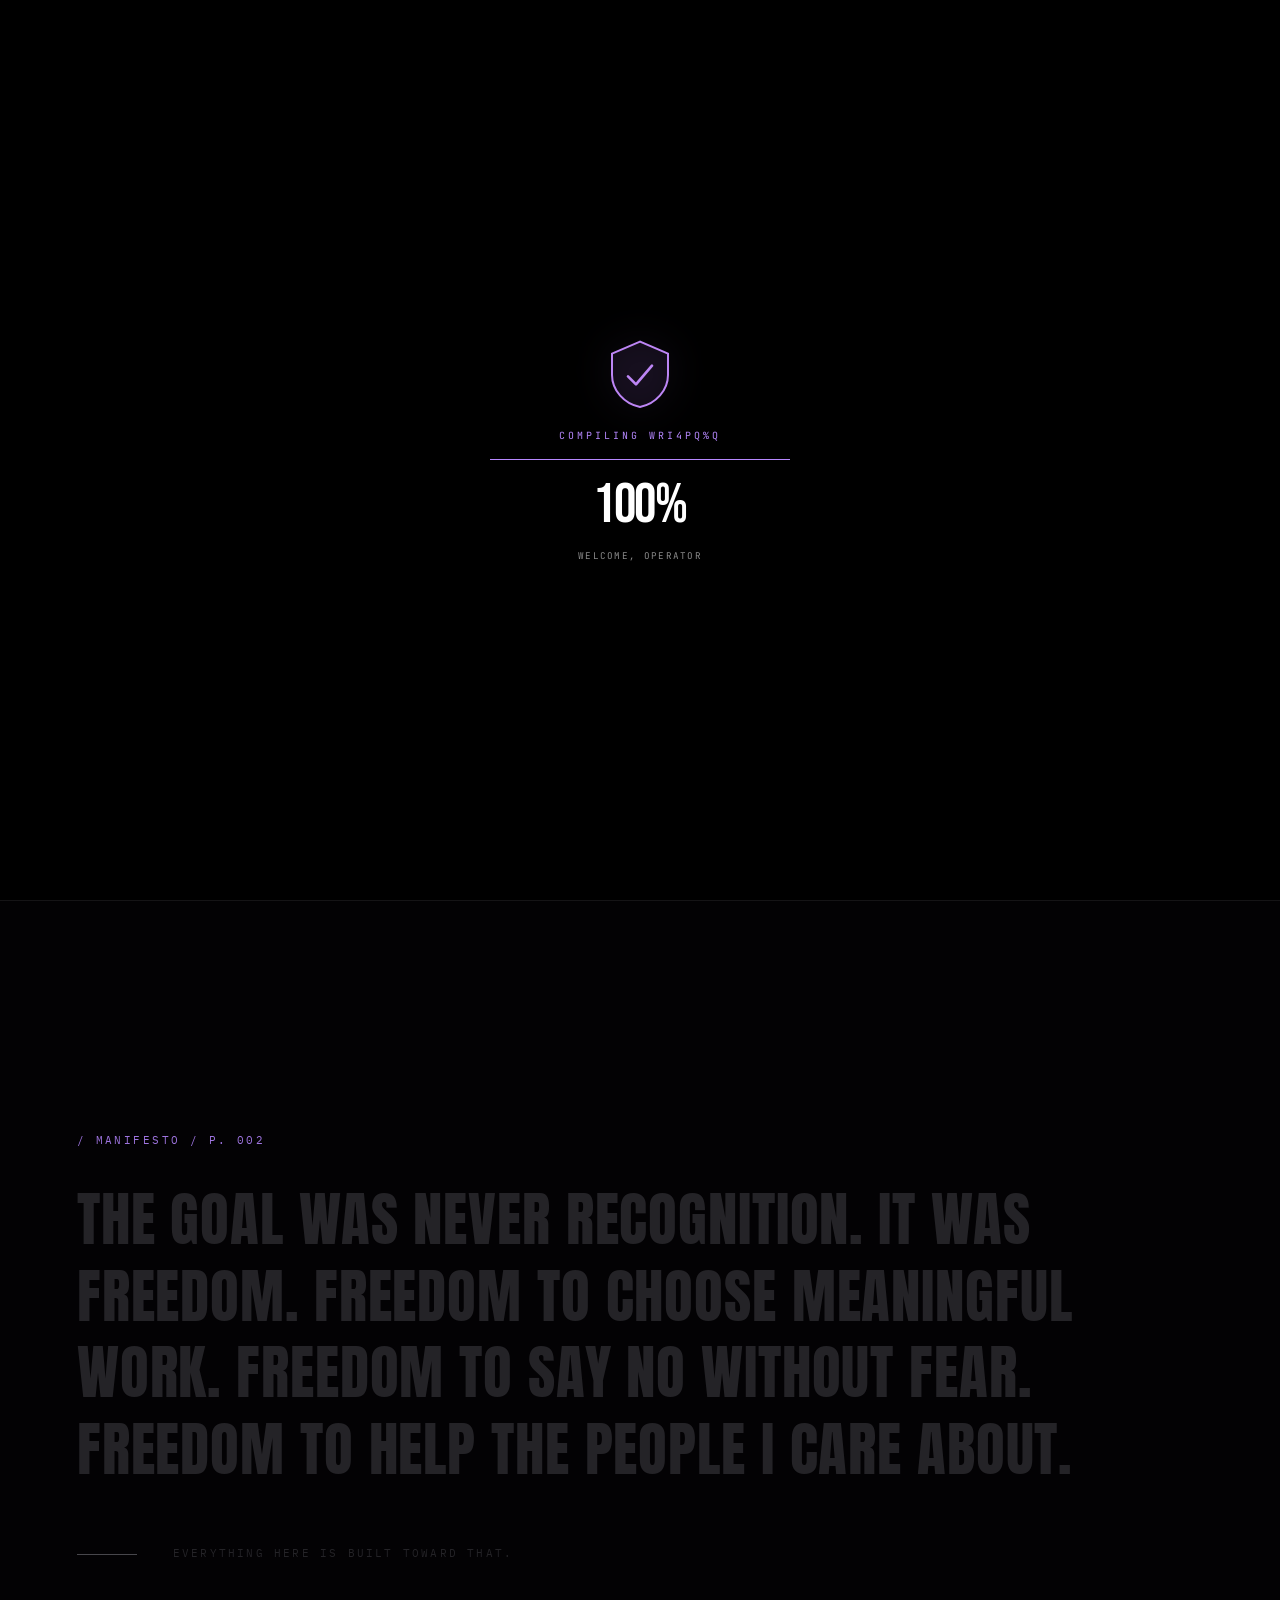
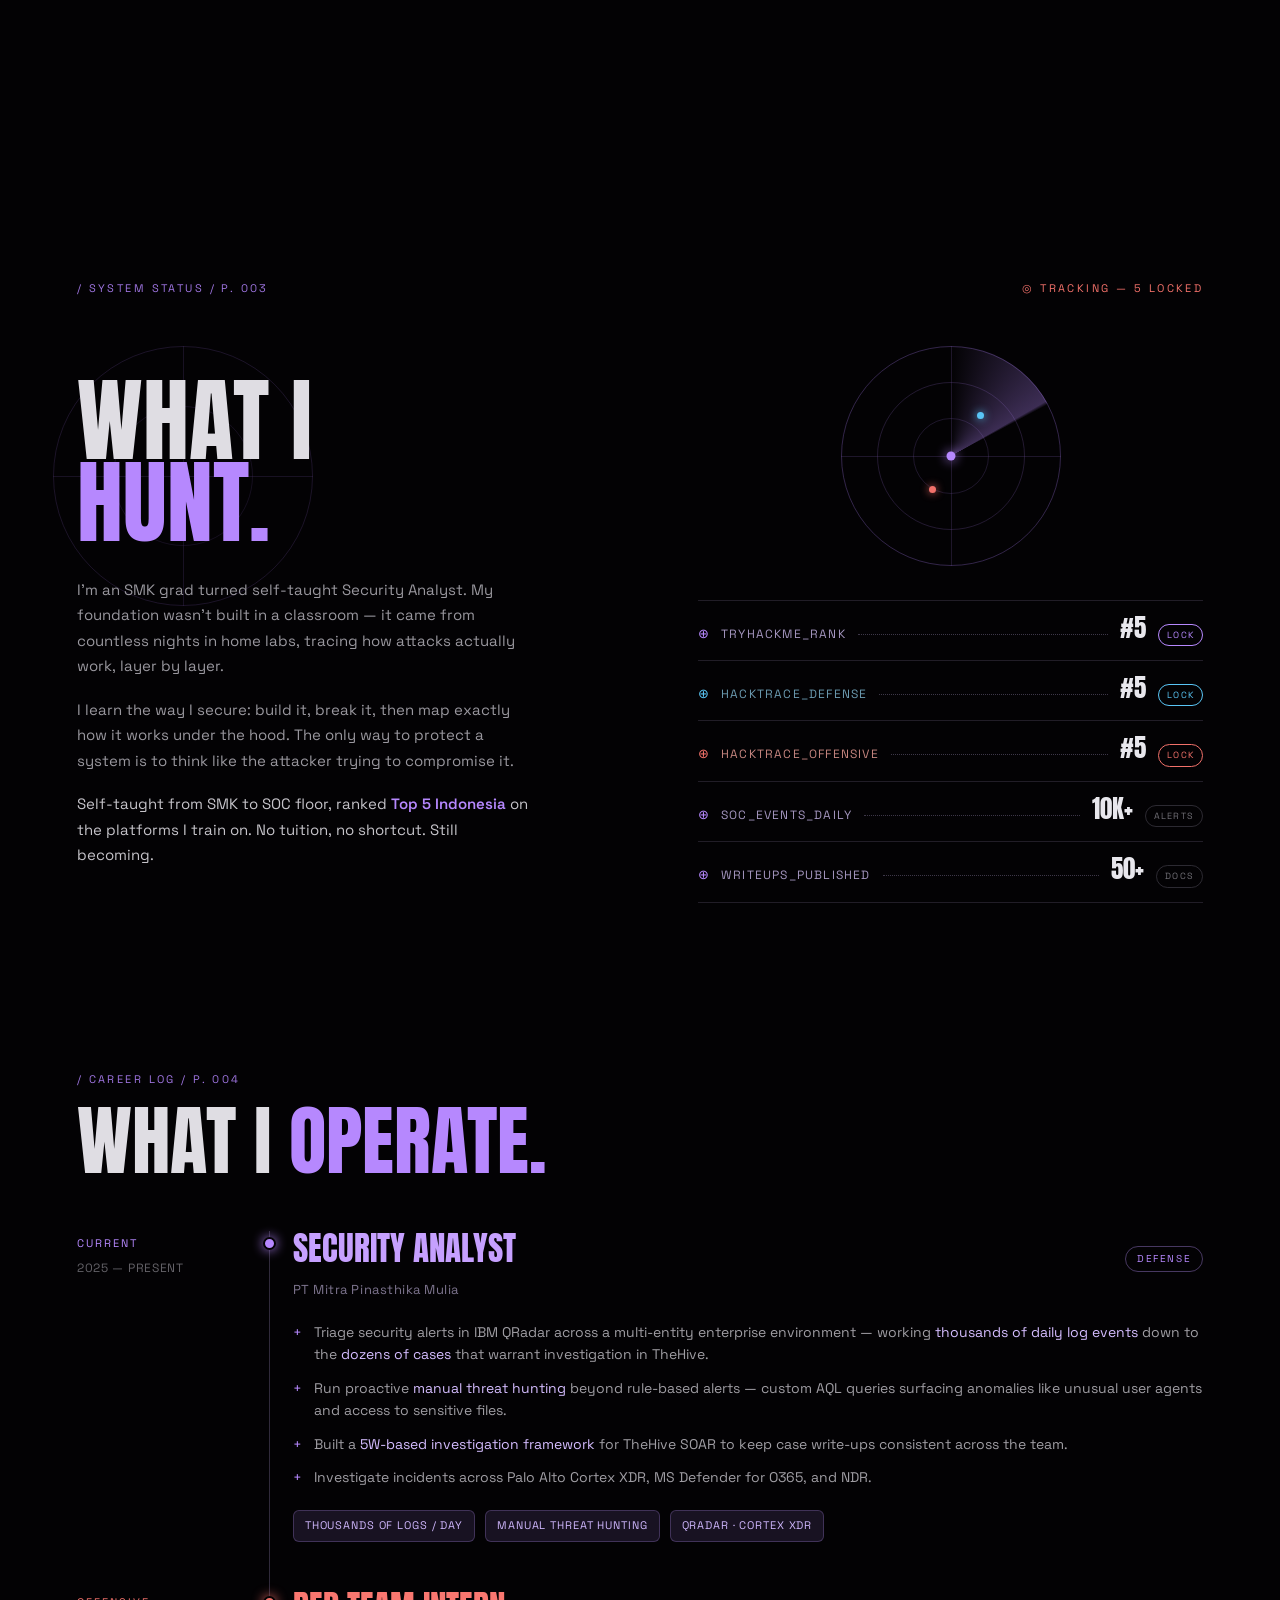
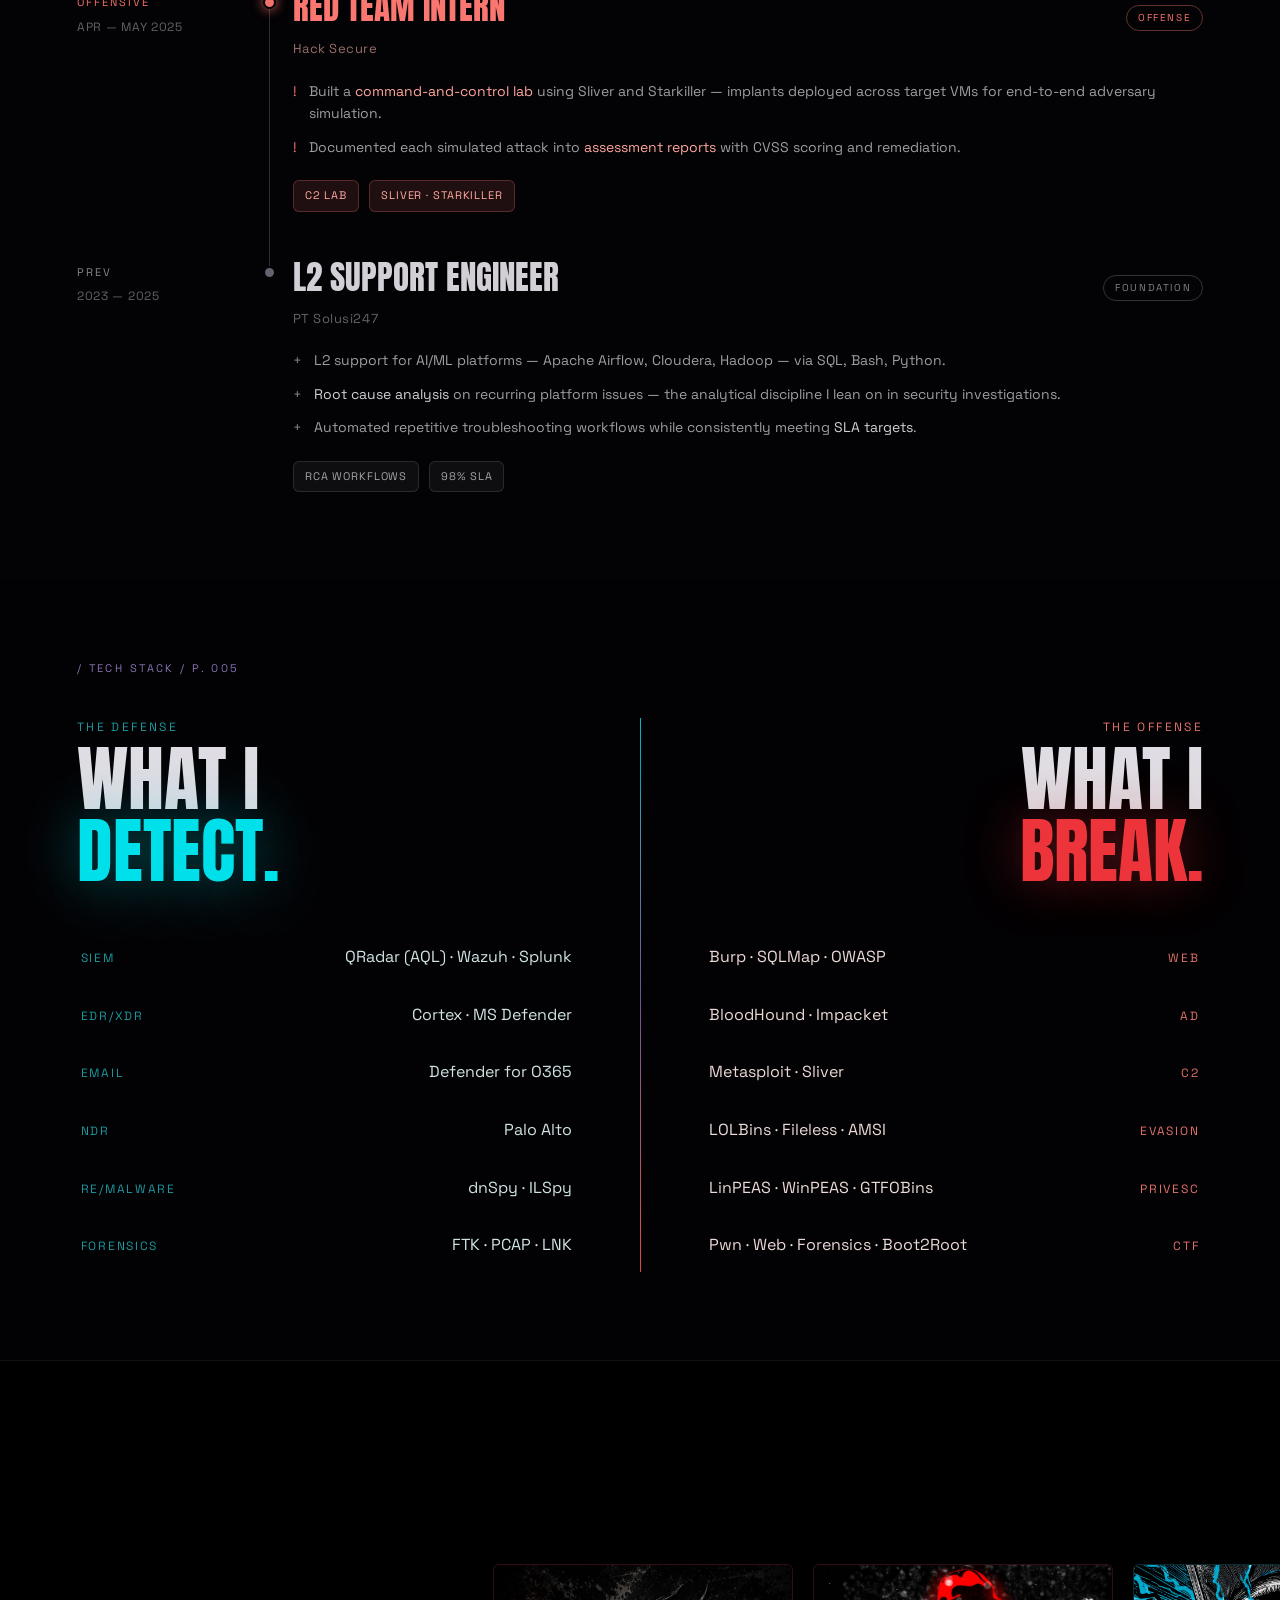
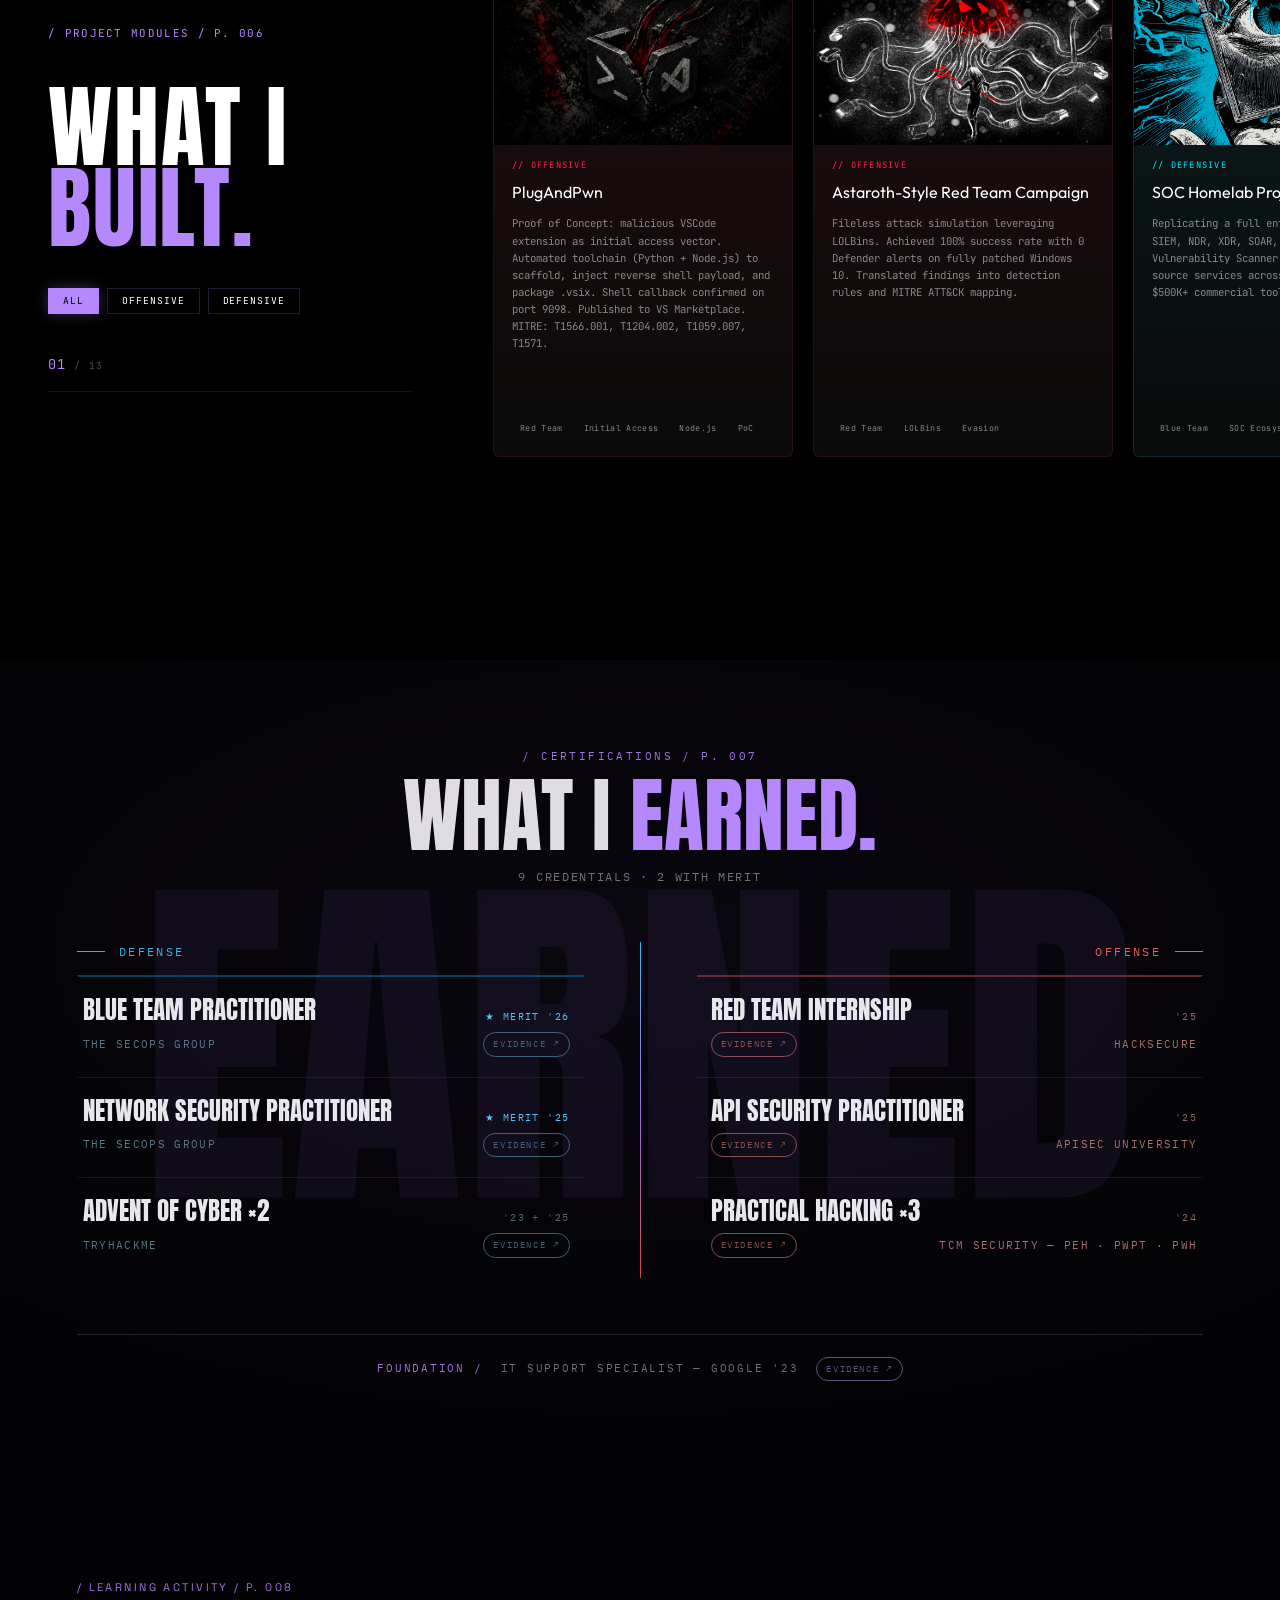
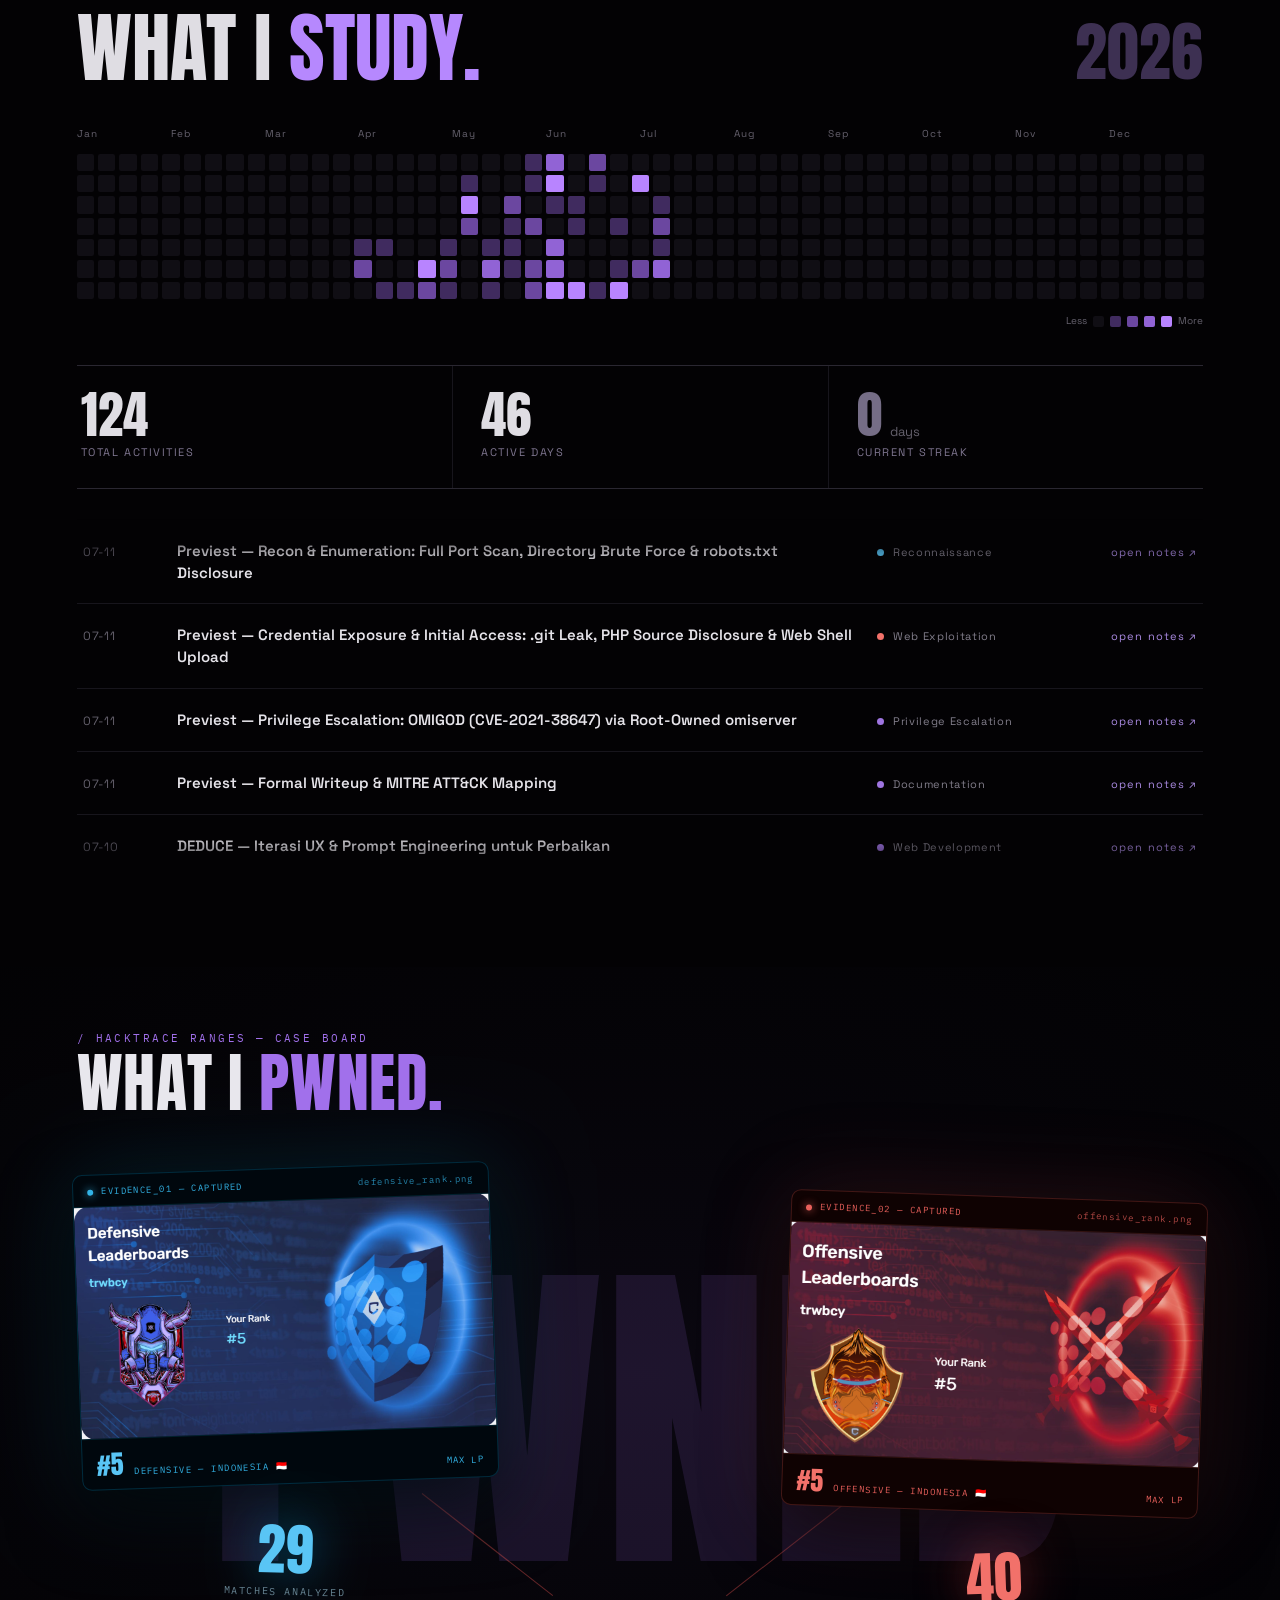
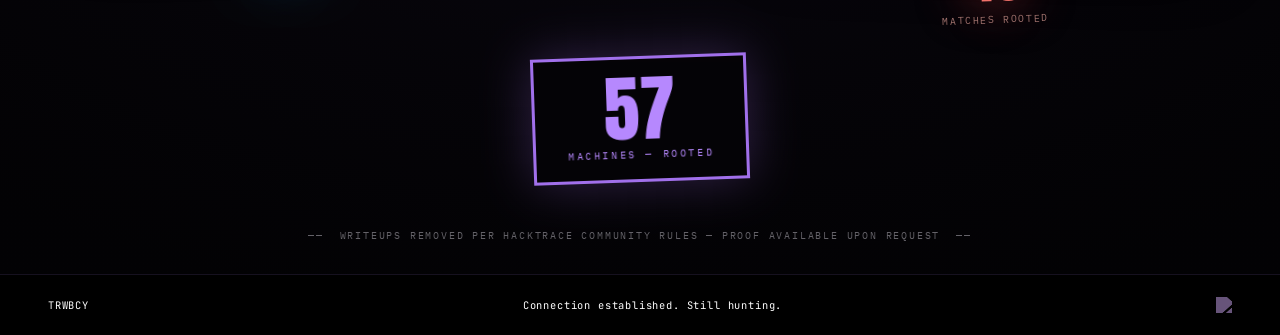
==== commit 17864534: "feat(writeups): add Previest writeup + bump stats (40 rooted, 69 total) - Previest: exposed .git lea" ====
--- a/index.html
+++ b/index.html
@@ -507,7 +507,7 @@
                     </figcaption>
                 </figure>
                 <div class="ew-stat ew-red">
-                    <div class="ew-stat-num">39</div>
+                    <div class="ew-stat-num">40</div>
                     <div class="ew-stat-label">MATCHES ROOTED</div>
                 </div>
             </div>
@@ -517,7 +517,7 @@
         <div class="ew-string ew-string-right" aria-hidden="true"></div>
 
         <div class="ew-stamp">
-            <div class="ew-stamp-num" data-target="68">68</div>
+            <div class="ew-stamp-num" data-target="69">69</div>
             <div class="ew-stamp-label">MACHINES — ROOTED</div>
         </div>
 
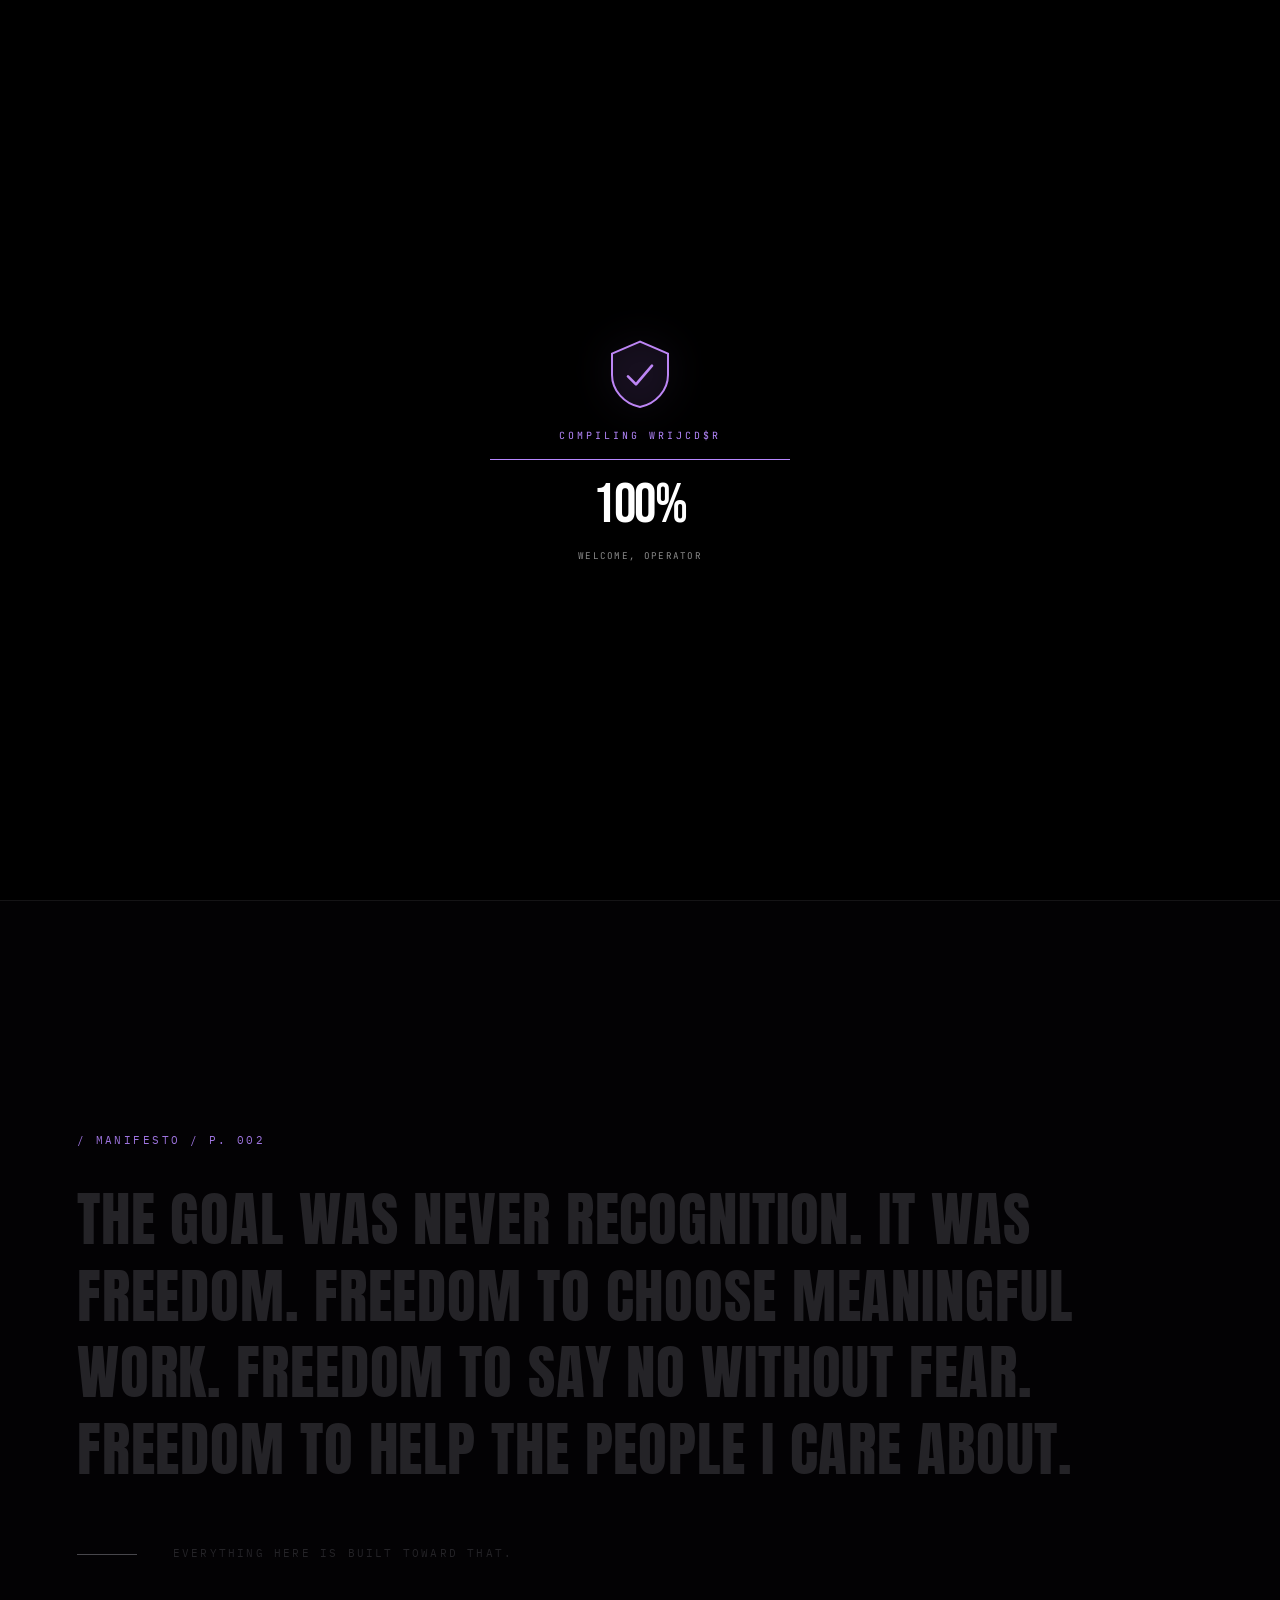
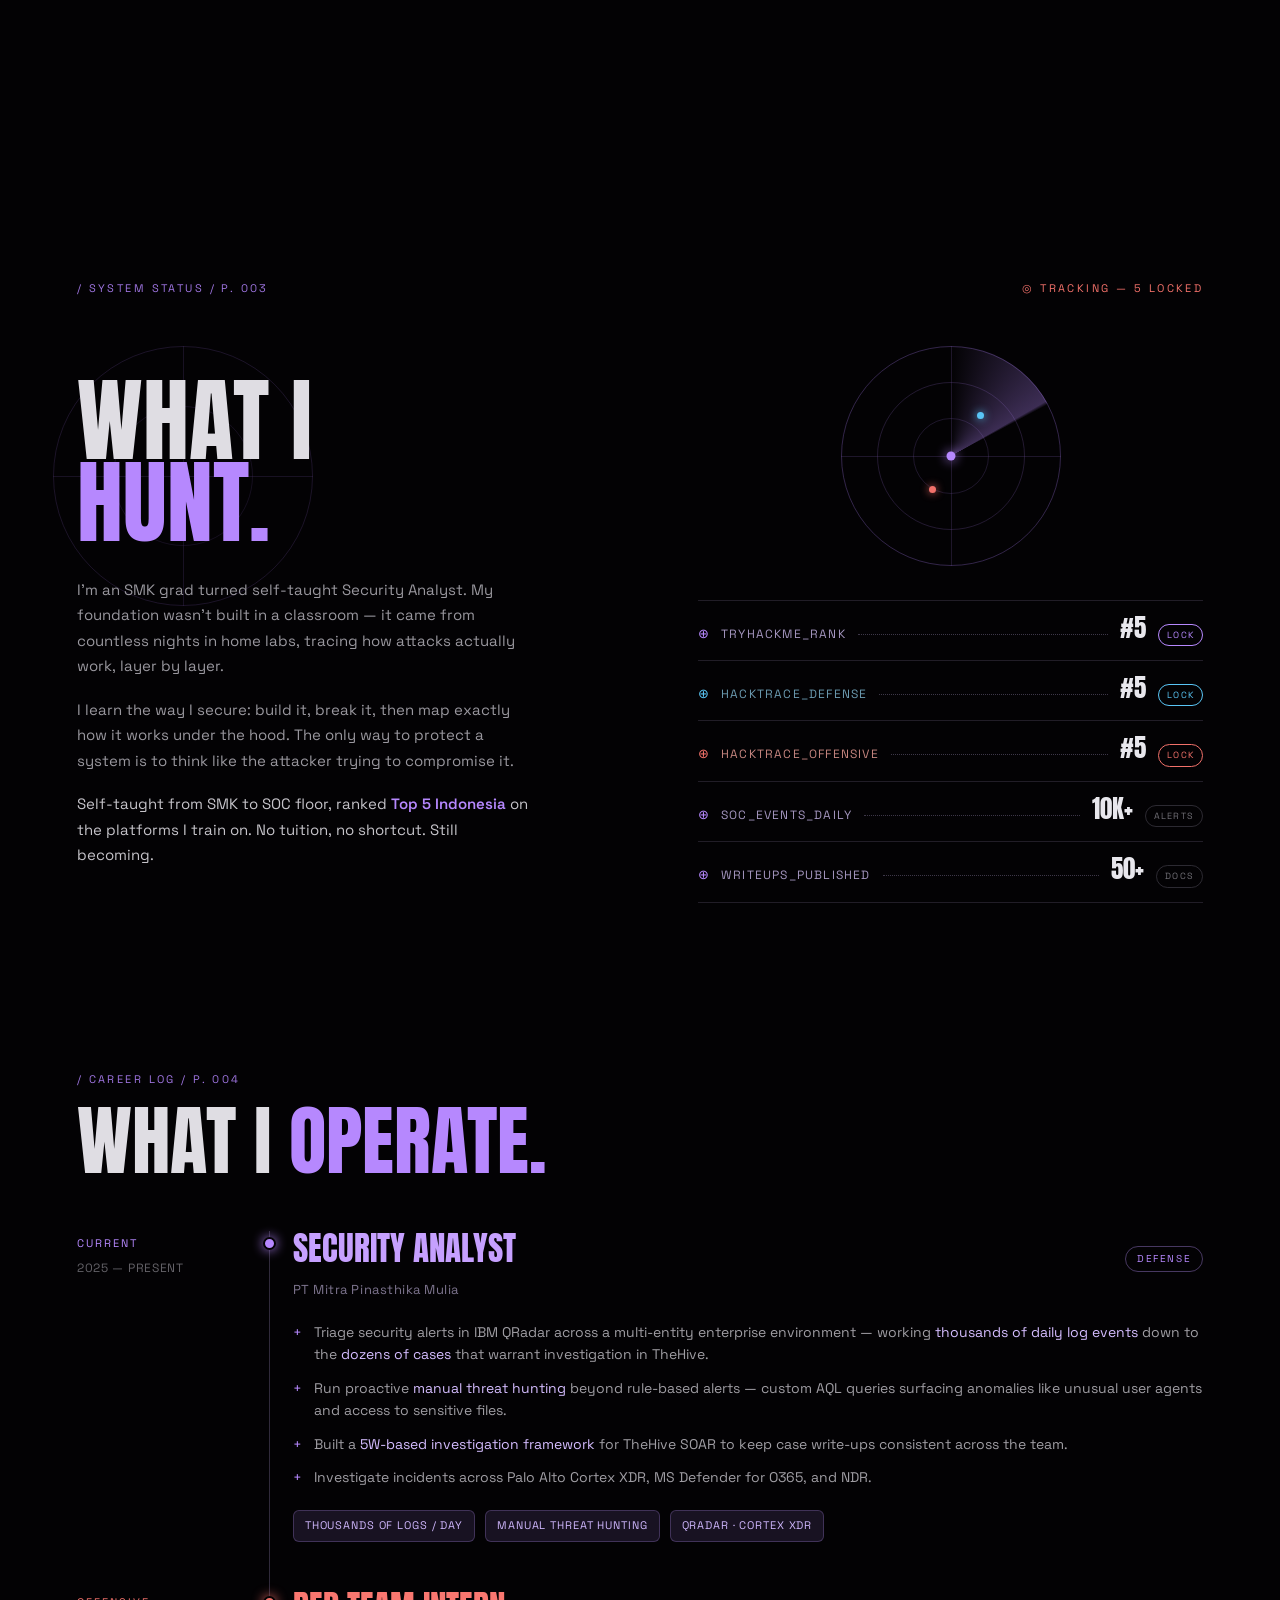
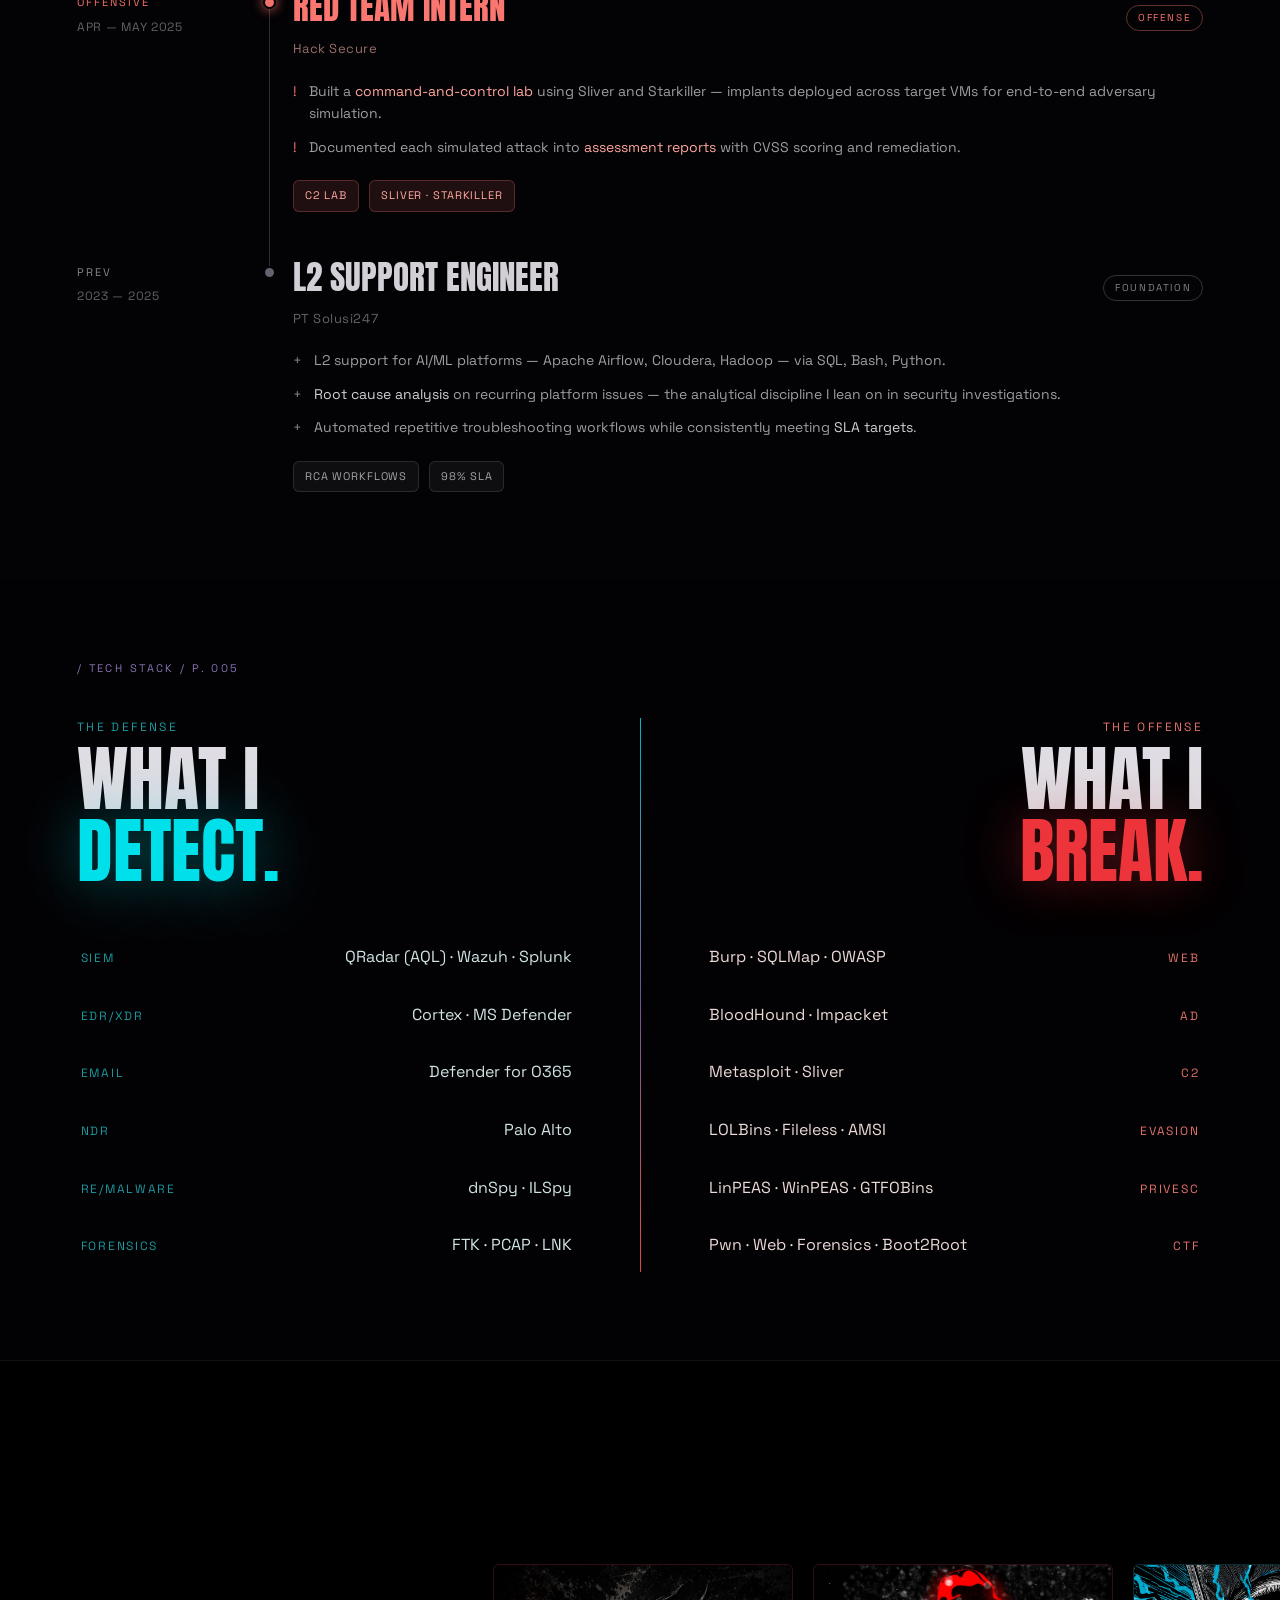
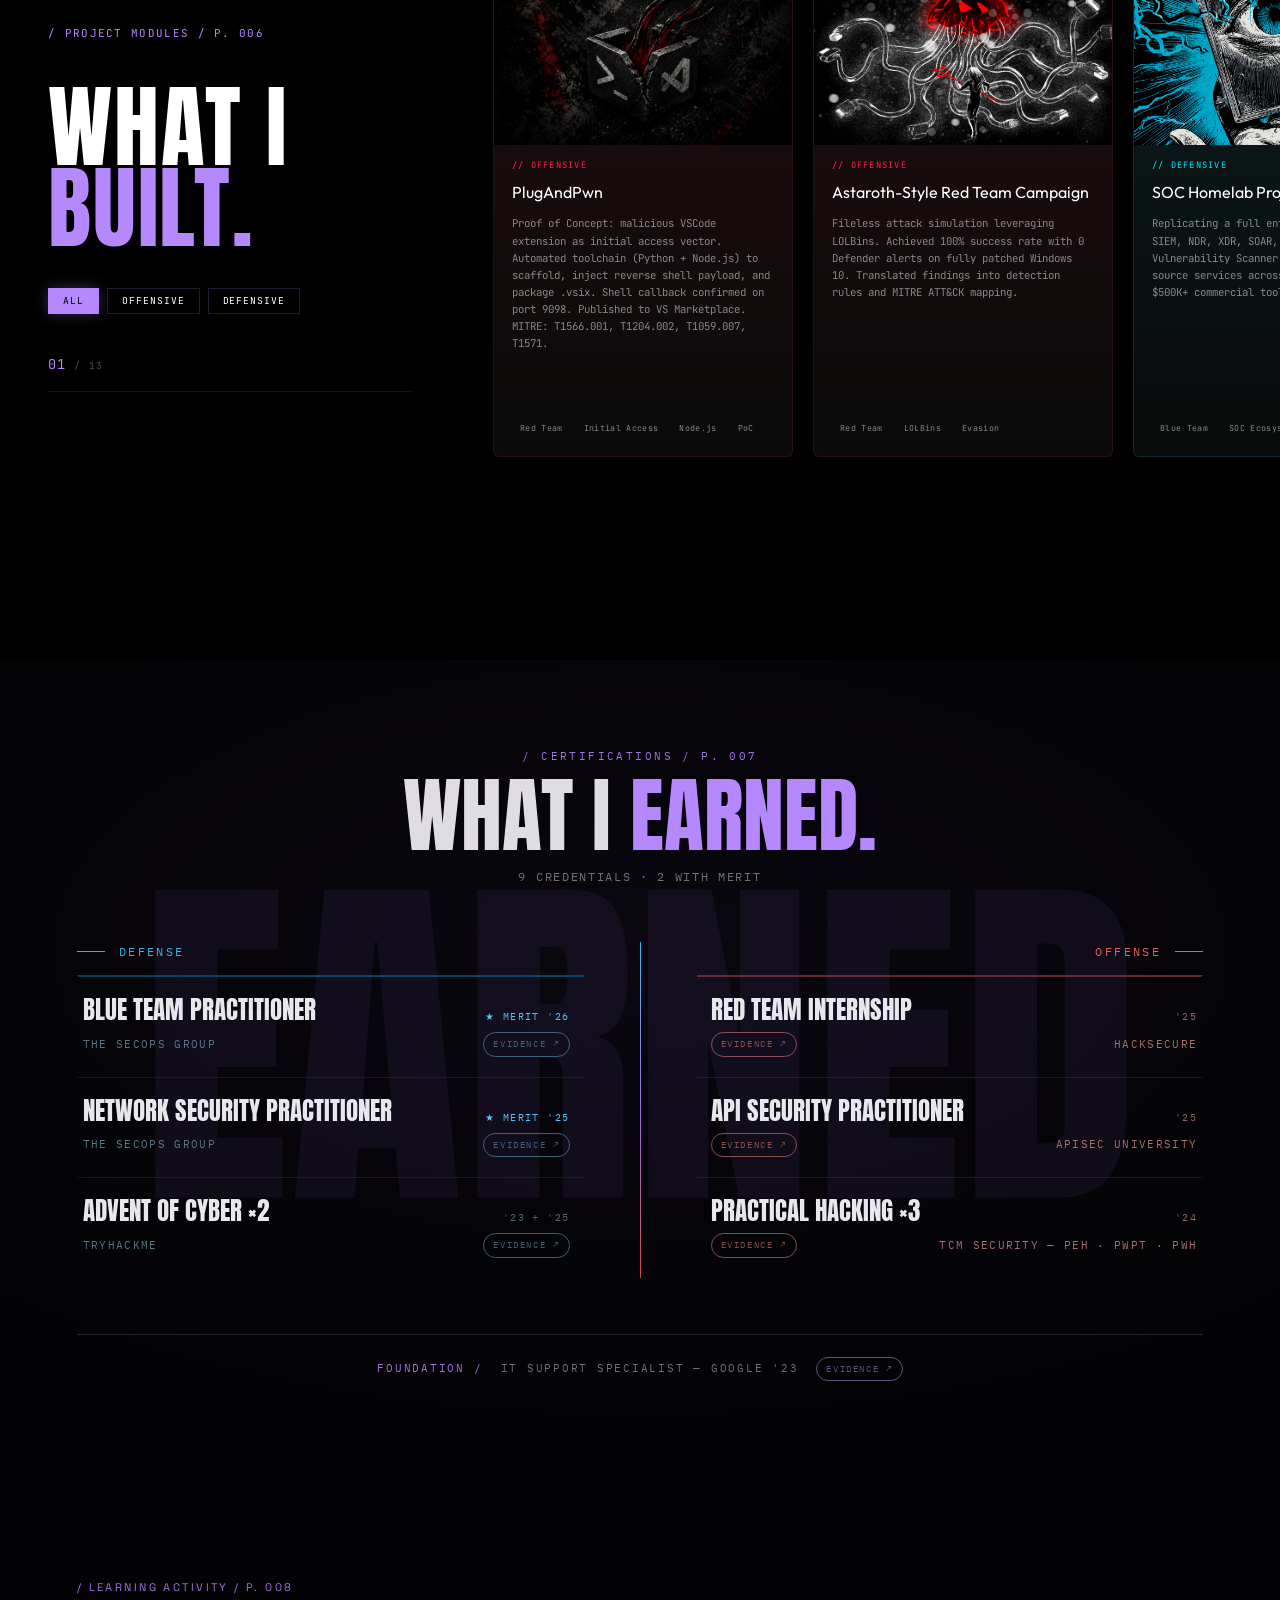
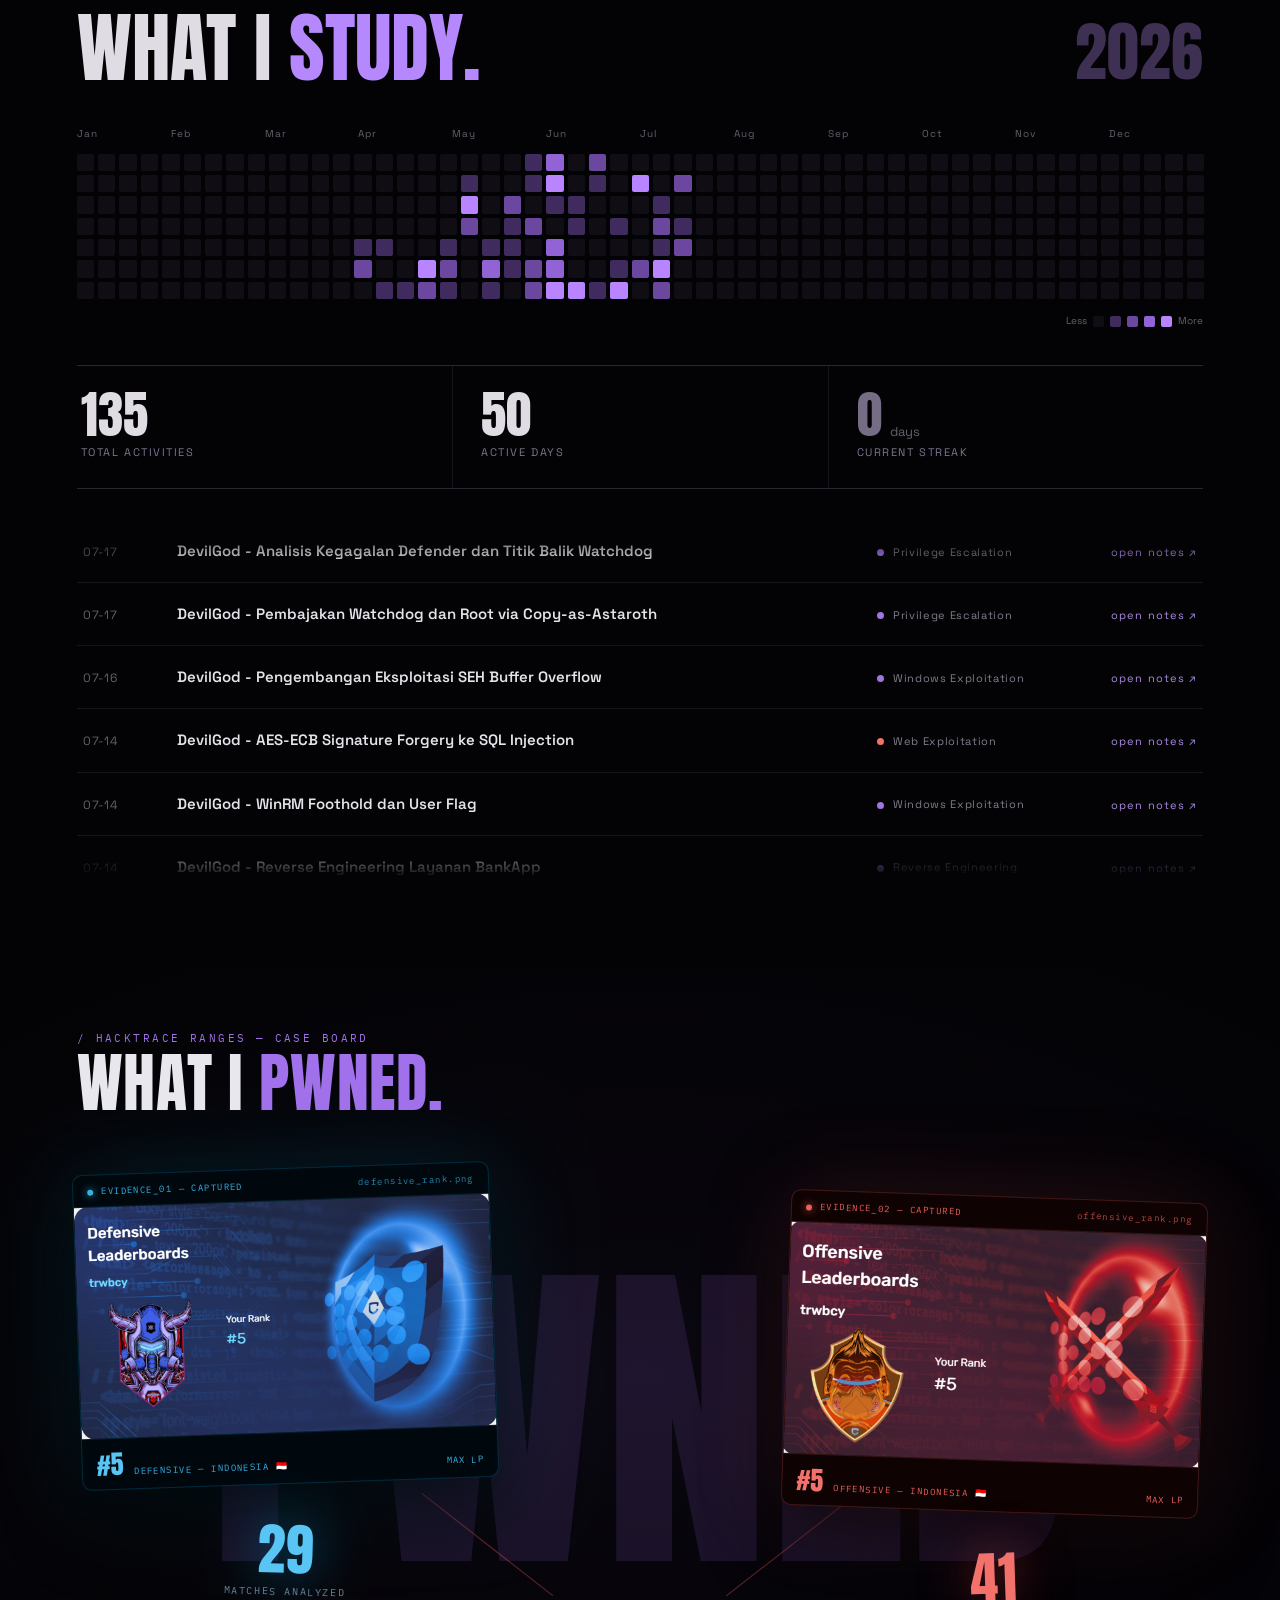
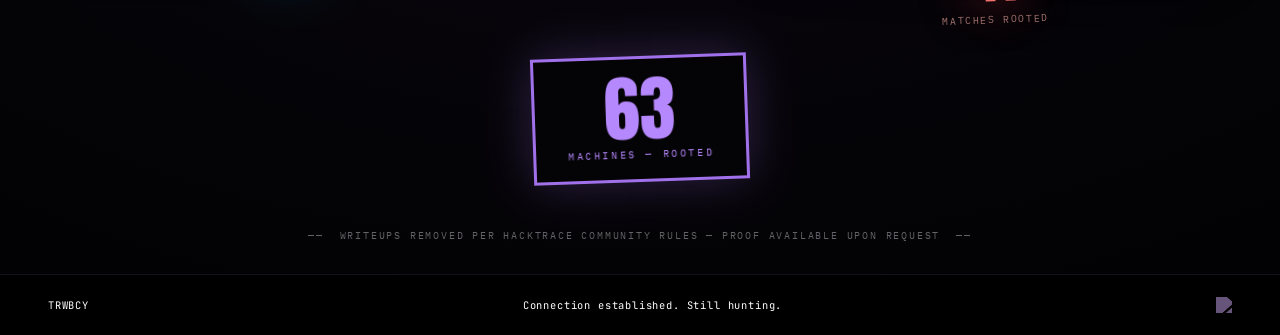
==== commit 924b3176: "feat(writeups): add DevilGod writeup + bump stats (41 rooted, 70 total) - DevilGod: AES-ECB signatur" ====
--- a/index.html
+++ b/index.html
@@ -507,7 +507,7 @@
                     </figcaption>
                 </figure>
                 <div class="ew-stat ew-red">
-                    <div class="ew-stat-num">40</div>
+                    <div class="ew-stat-num">41</div>
                     <div class="ew-stat-label">MATCHES ROOTED</div>
                 </div>
             </div>
@@ -517,7 +517,7 @@
         <div class="ew-string ew-string-right" aria-hidden="true"></div>
 
         <div class="ew-stamp">
-            <div class="ew-stamp-num" data-target="69">69</div>
+            <div class="ew-stamp-num" data-target="70">70</div>
             <div class="ew-stamp-label">MACHINES — ROOTED</div>
         </div>
 
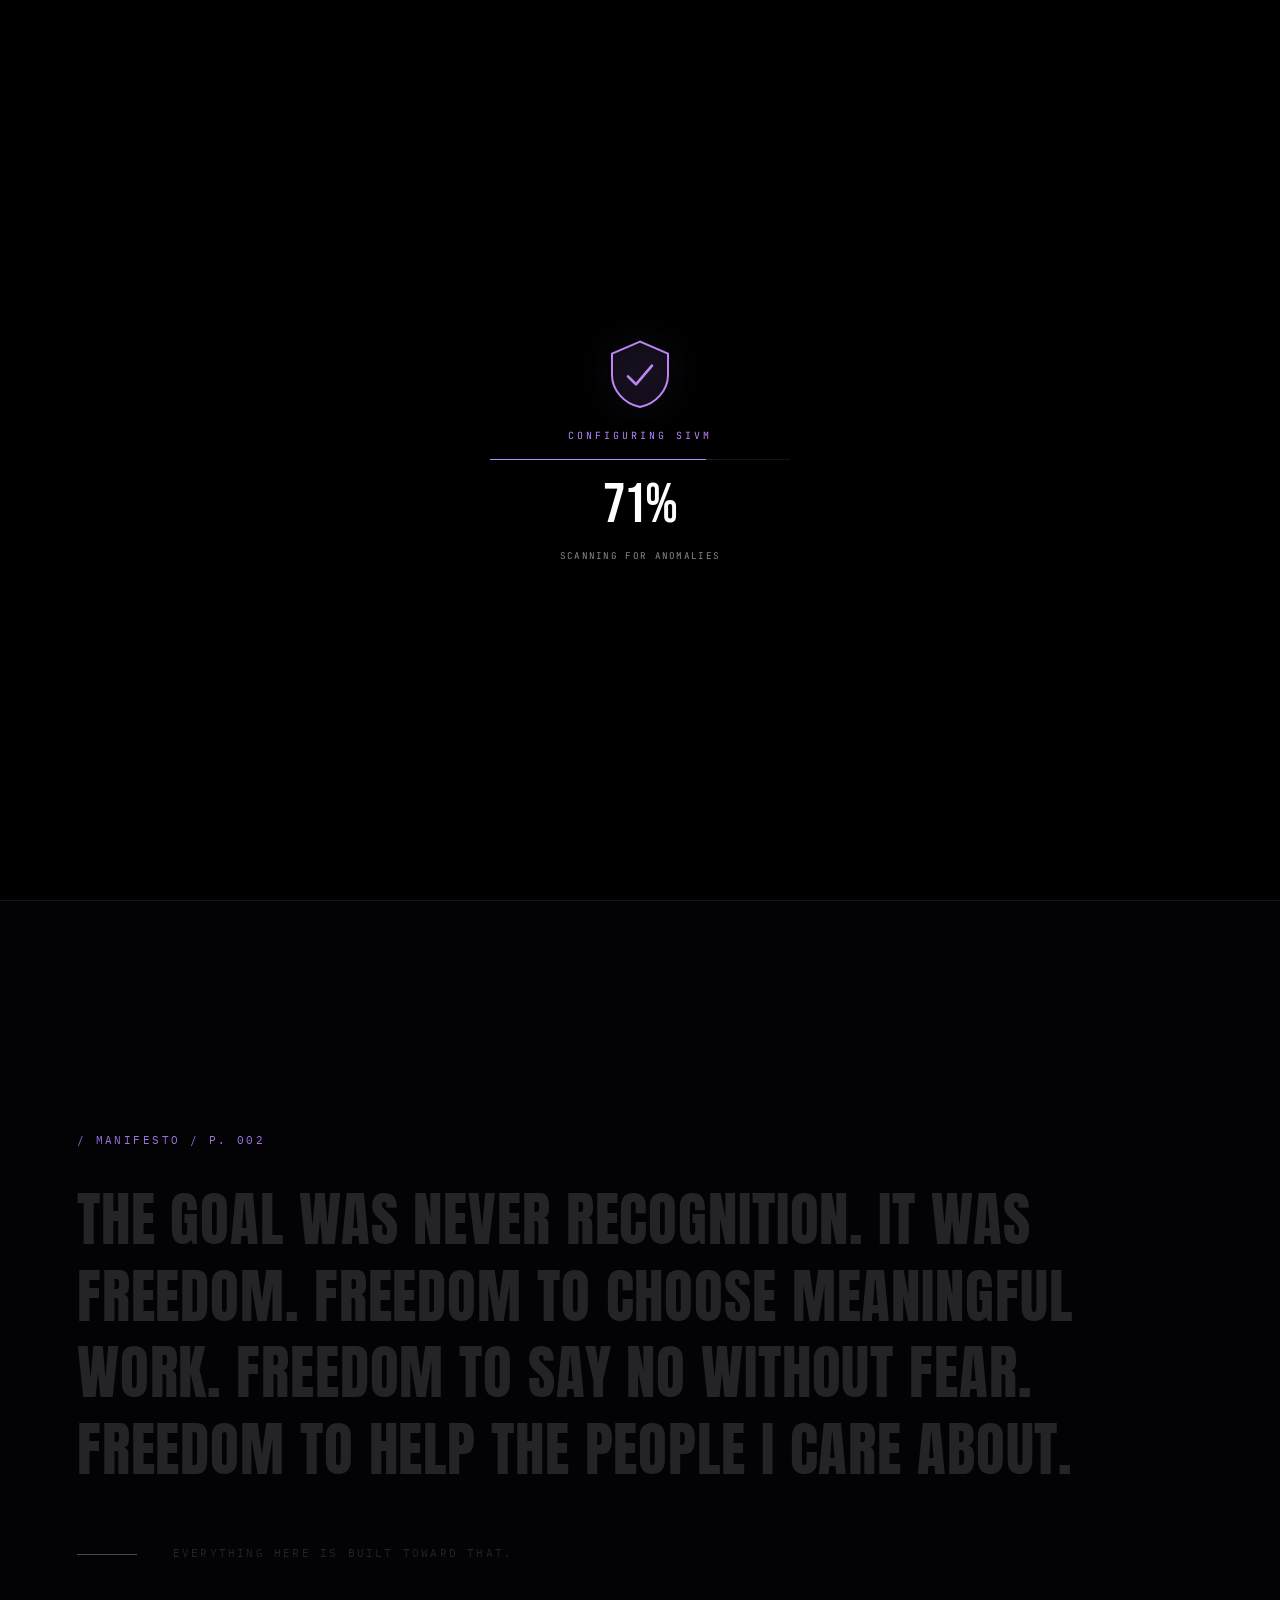
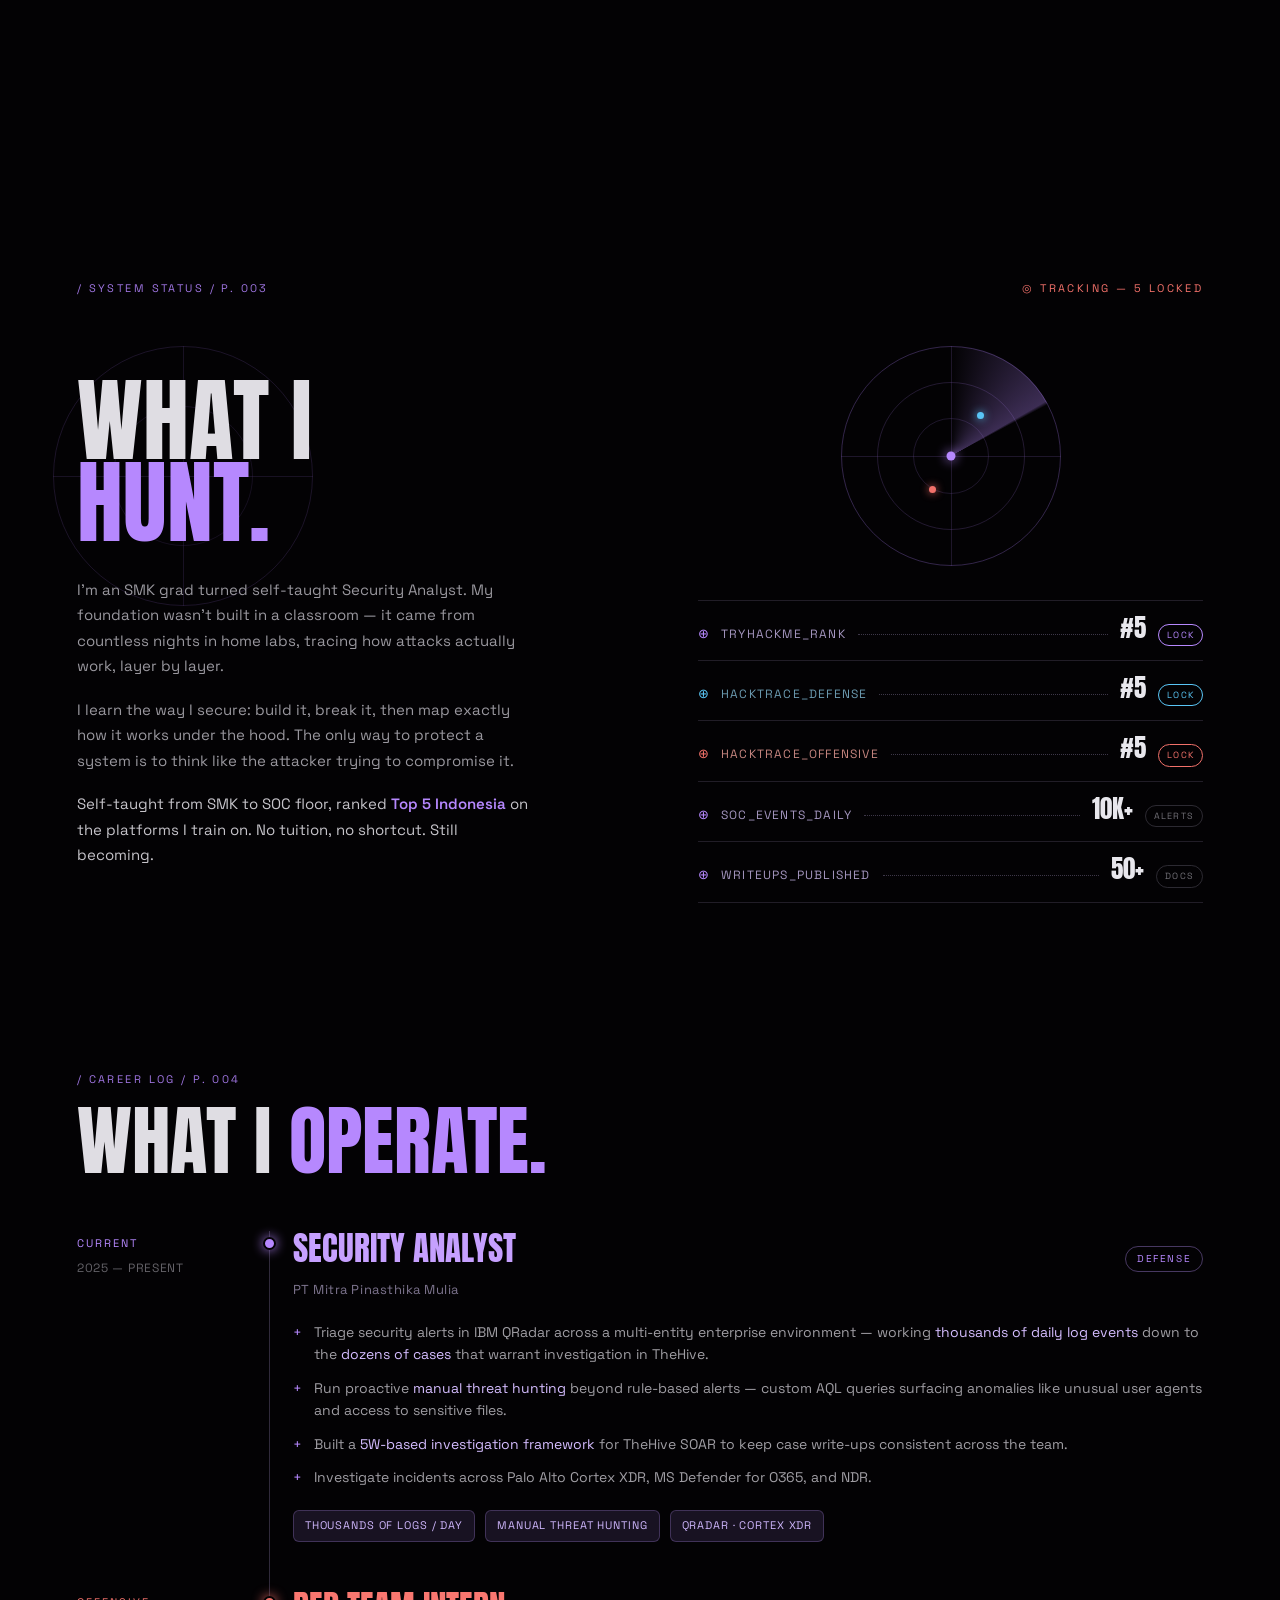
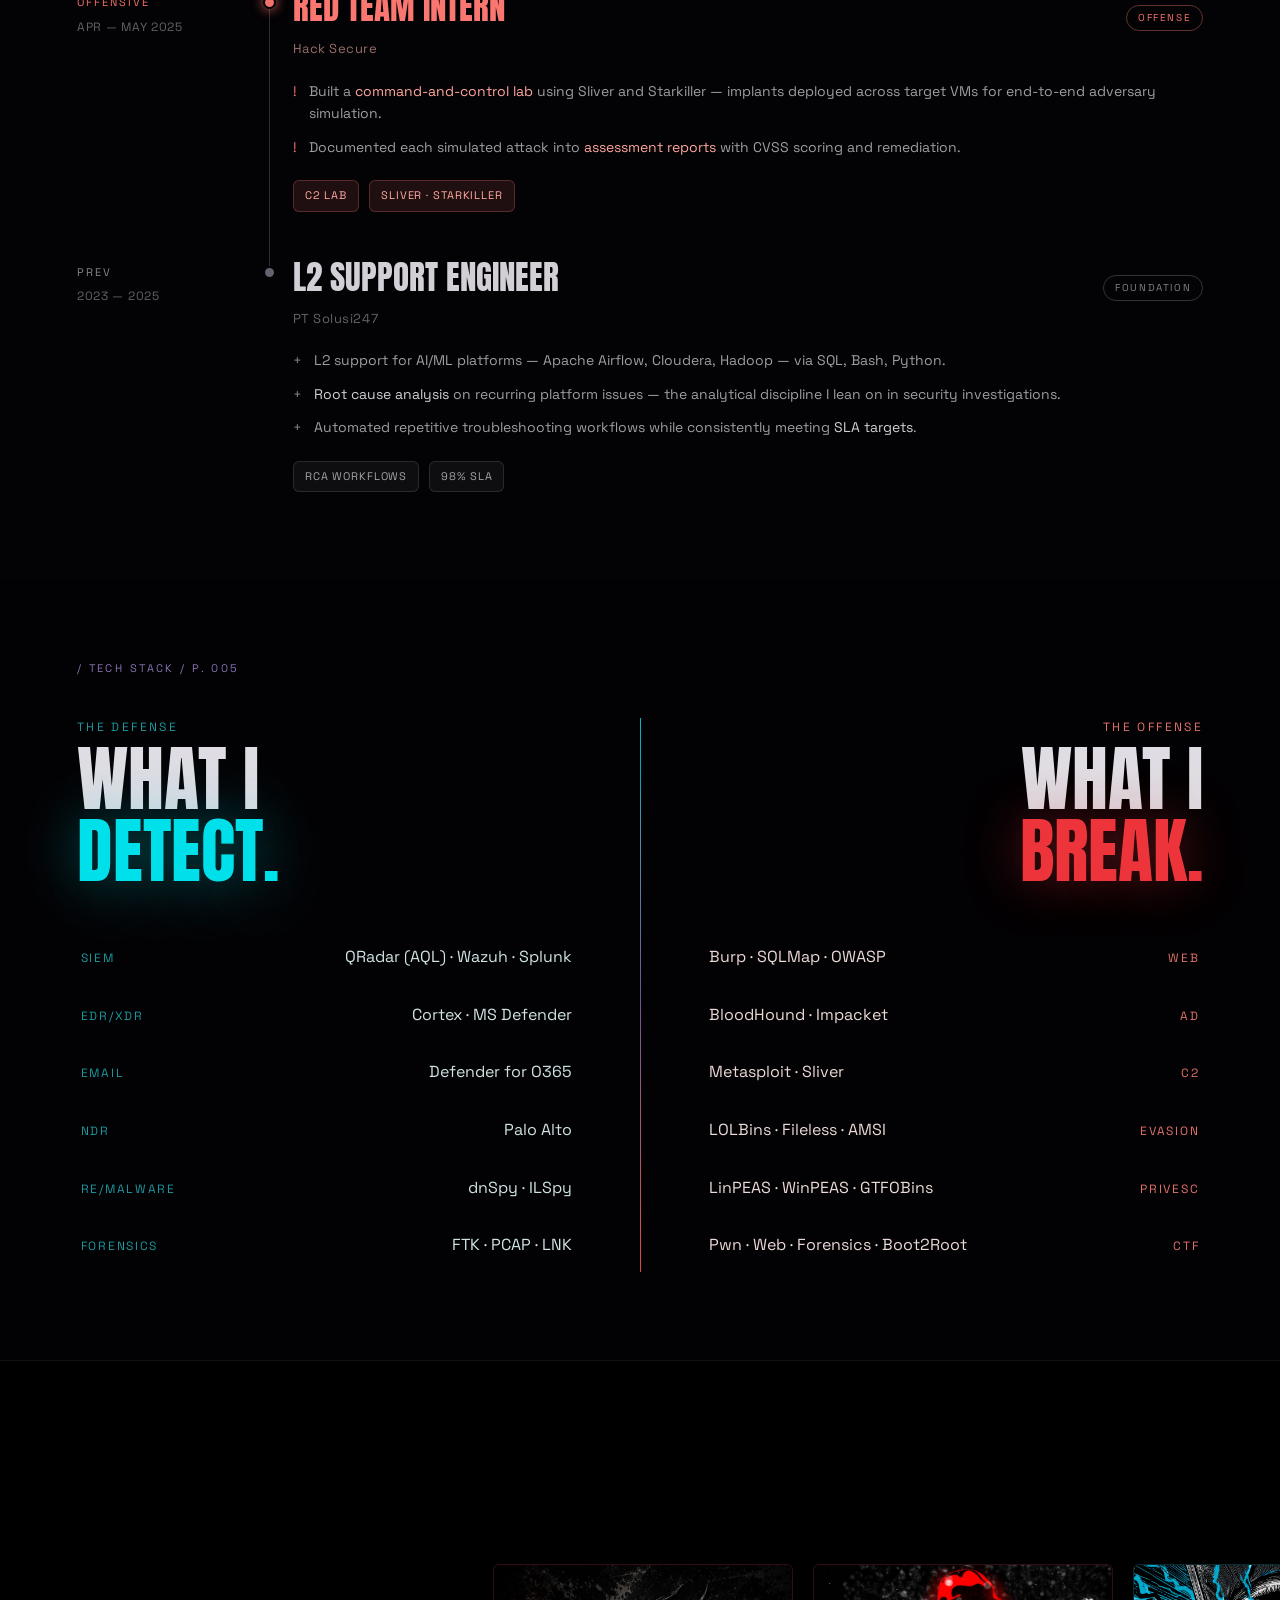
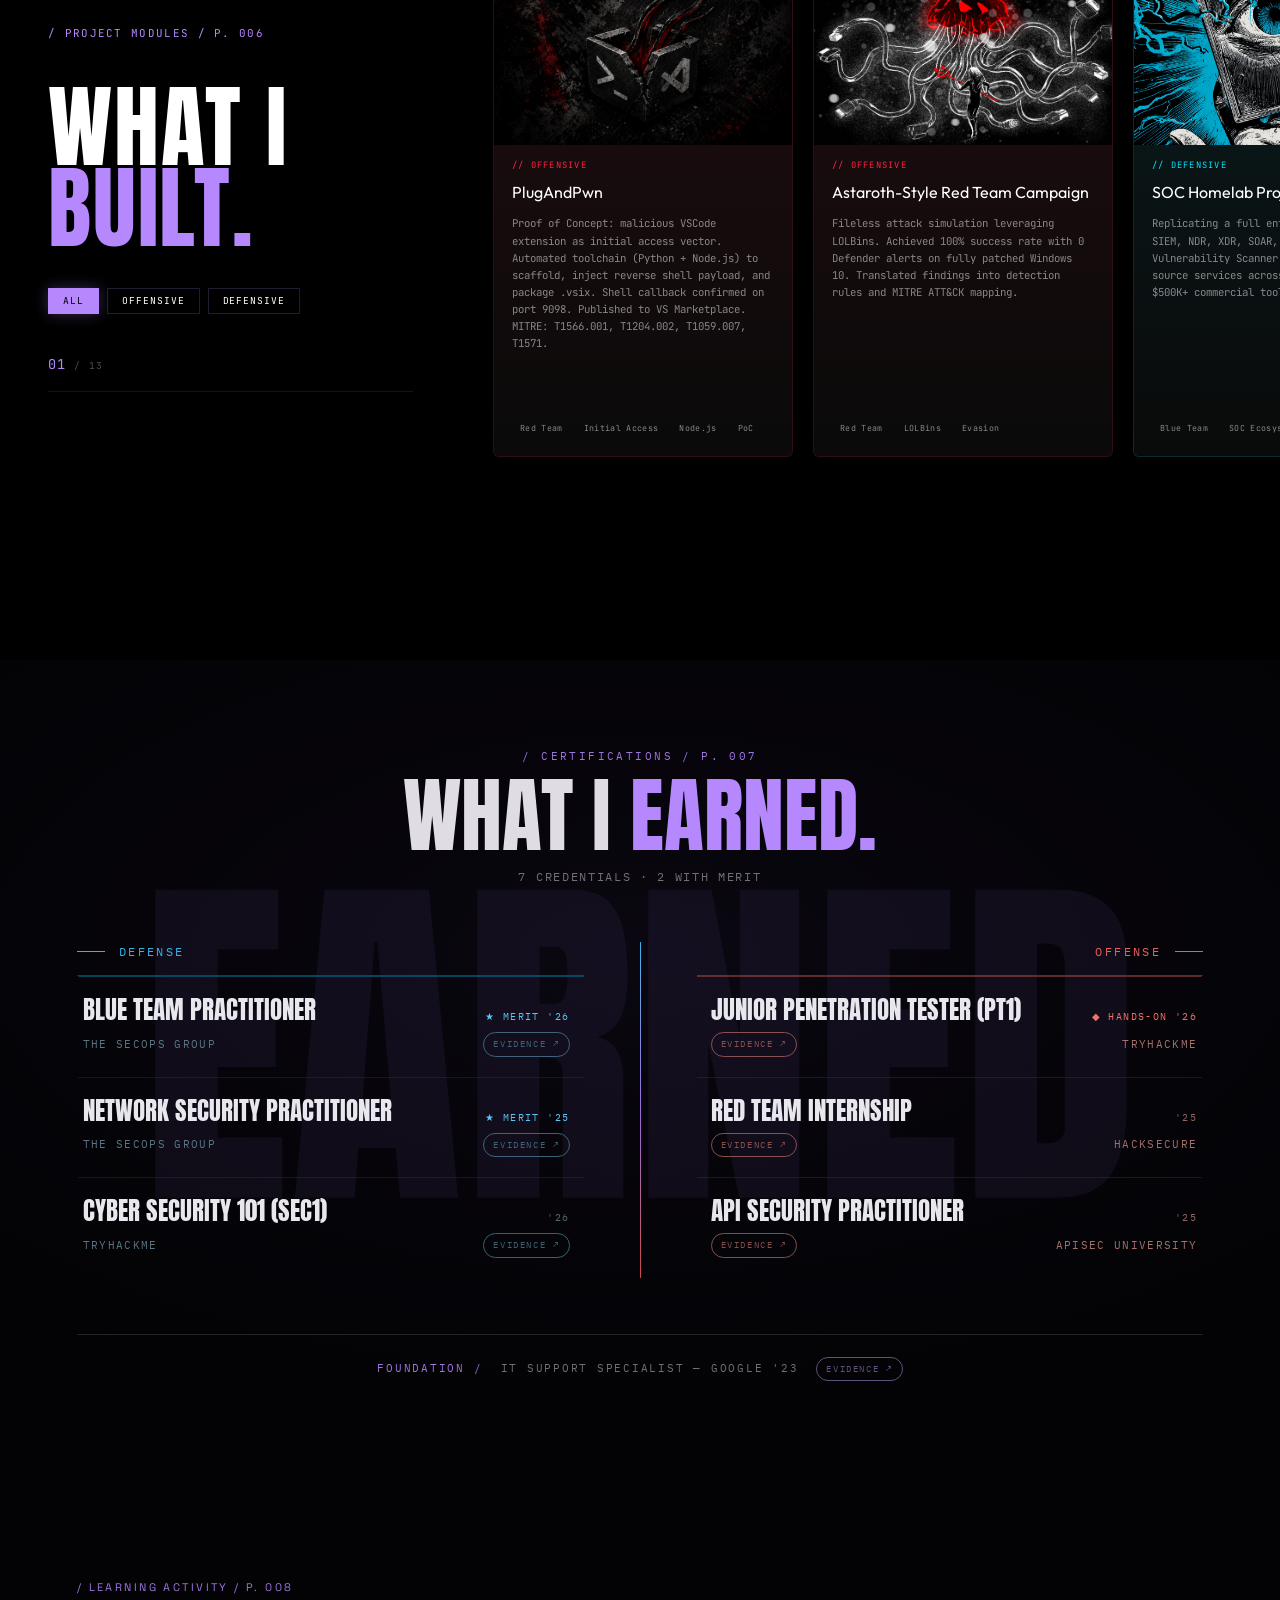
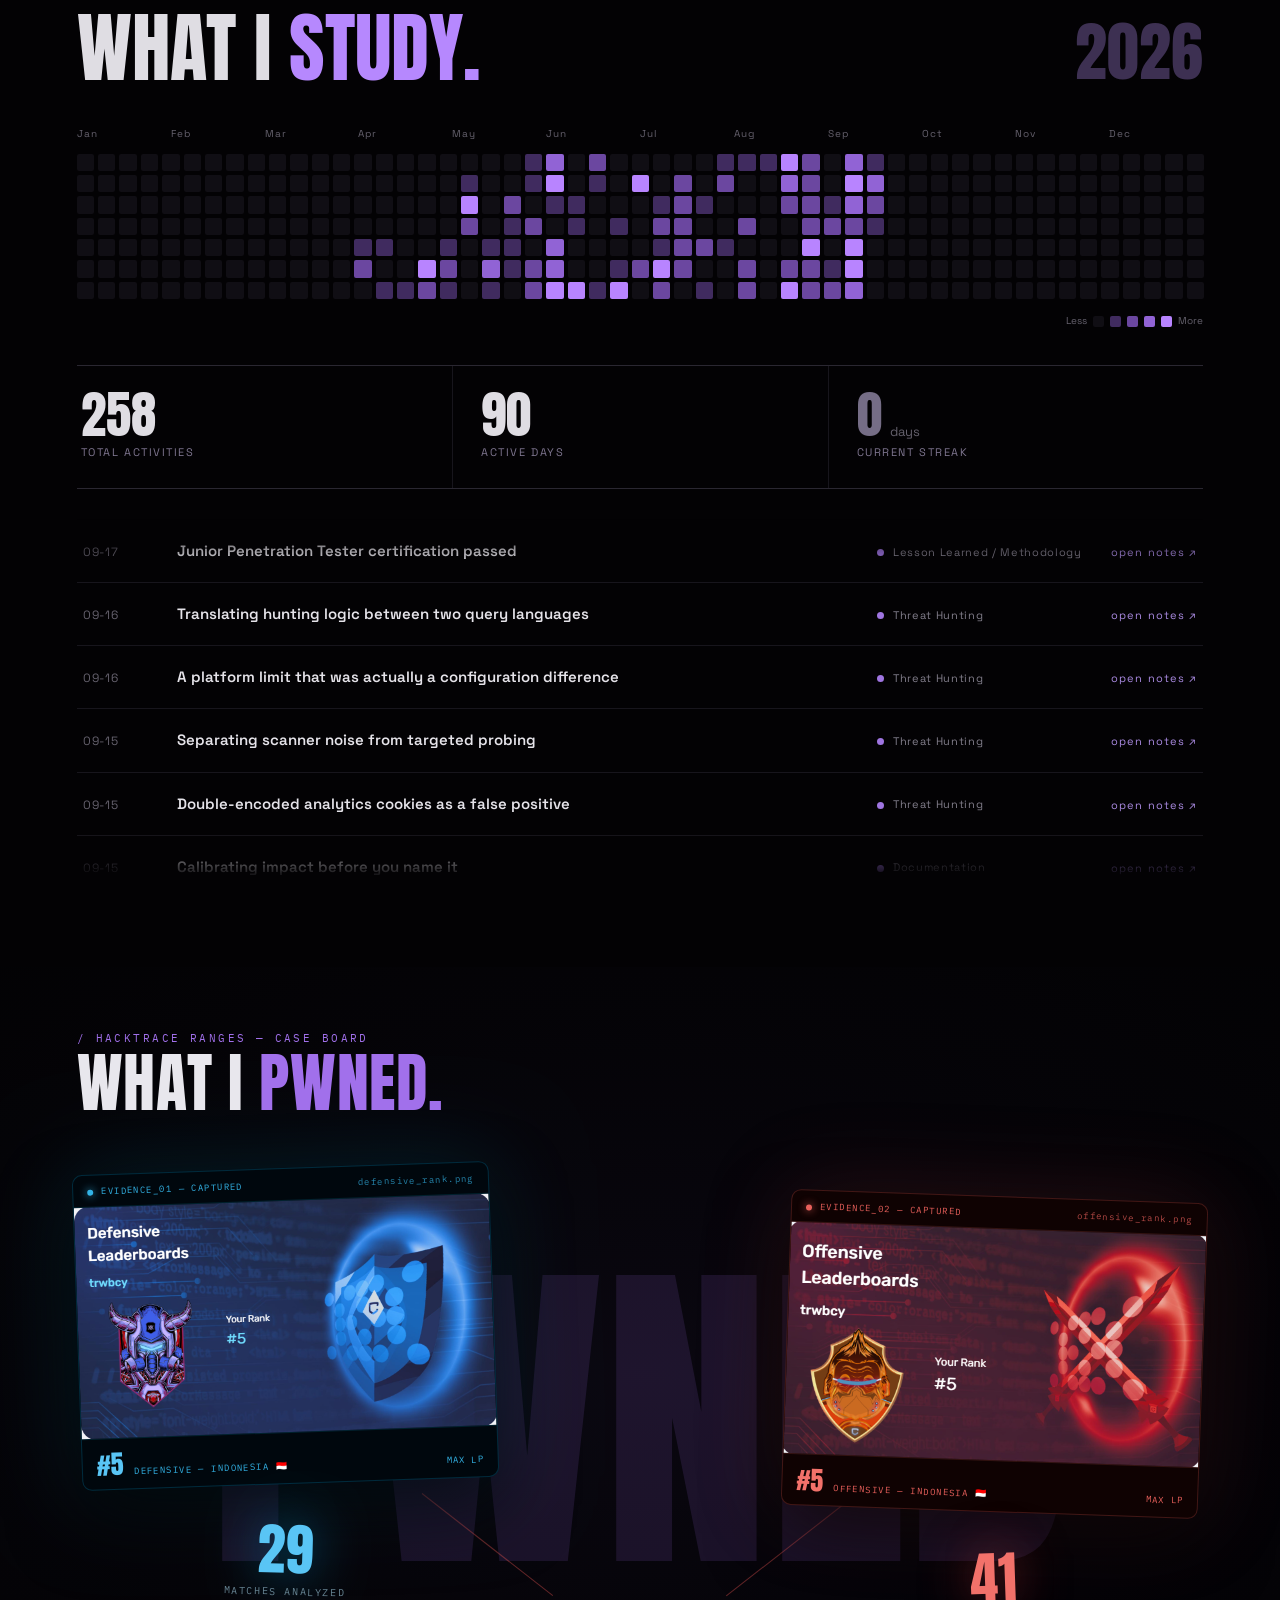
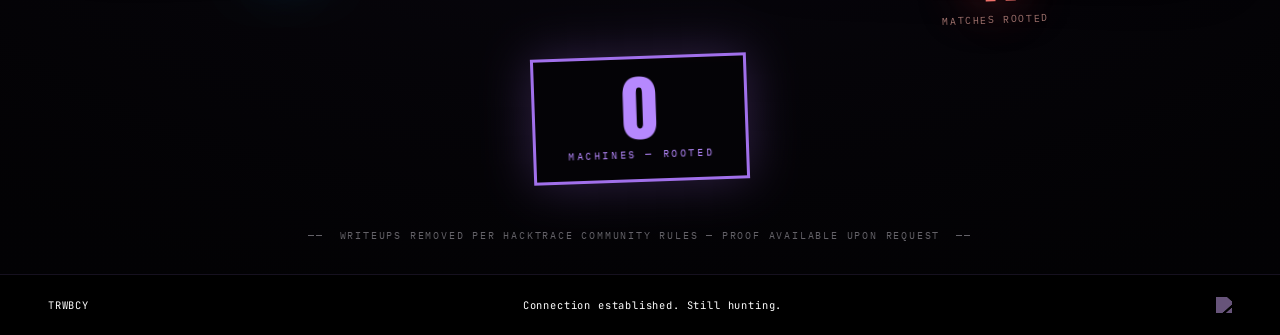
==== commit 1e1cf559: "content: add PT1 and SEC1 certs, drop Practical Hacking x3, recount to 7 Co-Authored-By: Claude Opus" ====
--- a/index.html
+++ b/index.html
@@ -334,7 +334,7 @@
             <header class="ea-header">
                 <span class="ea-kicker">/ CERTIFICATIONS / P. 007</span>
                 <h2 class="ea-title">WHAT I <em>EARNED.</em></h2>
-                <p class="ea-meta">9 CREDENTIALS · 2 WITH MERIT</p>
+                <p class="ea-meta">7 CREDENTIALS · 2 WITH MERIT</p>
             </header>
 
             <div class="ea-board">
@@ -364,10 +364,10 @@
                         </div>
                     </a>
 
-                    <a class="ea-cert" href="https://drive.google.com/file/d/14oS0UMAs2i_Tpg1qxue56YKdQgNQV7ED/view" target="_blank" rel="noopener">
+                    <a class="ea-cert" href="https://drive.google.com/file/d/1MfZSdU-bP97LJ1Ihr-O48aqbDfZcBdaS/view?usp=sharing" target="_blank" rel="noopener">
                         <div class="ea-cert-row">
-                            <span class="ea-cert-name">ADVENT OF CYBER ×2</span>
-                            <span class="ea-cert-year ea-cert-dim">'23 + '25</span>
+                            <span class="ea-cert-name">CYBER SECURITY 101 (SEC1)</span>
+                            <span class="ea-cert-year ea-cert-dim">'26</span>
                         </div>
                         <div class="ea-cert-meta">
                             <span class="ea-cert-issuer">TRYHACKME</span>
@@ -381,6 +381,17 @@
                 <!-- OFFENSE -->
                 <div class="ea-col ea-col-offense">
                     <div class="ea-col-label">OFFENSE<span class="ea-rule"></span></div>
+
+                    <a class="ea-cert" href="https://drive.google.com/file/d/1HJr5ppW_6Kvd_NF7cfRnhTKF1CiIyui9/view?usp=sharing" target="_blank" rel="noopener">
+                        <div class="ea-cert-row">
+                            <span class="ea-cert-name">JUNIOR PENETRATION TESTER (PT1)</span>
+                            <span class="ea-cert-year ea-cert-merit">◆ HANDS-ON '26</span>
+                        </div>
+                        <div class="ea-cert-meta">
+                            <span class="ea-cert-ev">EVIDENCE ↗</span>
+                            <span class="ea-cert-issuer">TRYHACKME</span>
+                        </div>
+                    </a>
 
                     <a class="ea-cert" href="https://drive.google.com/file/d/1niU5gbyWGn9RKDlraltHsQJB2qQcSuJt/view" target="_blank" rel="noopener">
                         <div class="ea-cert-row">
@@ -404,16 +415,6 @@
                         </div>
                     </a>
 
-                    <a class="ea-cert" href="https://drive.google.com/file/d/1RlF6sWO6n0KrmY_BC-iOStDghOD3elSQ/view" target="_blank" rel="noopener">
-                        <div class="ea-cert-row">
-                            <span class="ea-cert-name">PRACTICAL HACKING ×3</span>
-                            <span class="ea-cert-year">'24</span>
-                        </div>
-                        <div class="ea-cert-meta">
-                            <span class="ea-cert-ev">EVIDENCE ↗</span>
-                            <span class="ea-cert-issuer">TCM SECURITY — PEH · PWPT · PWH</span>
-                        </div>
-                    </a>
                 </div>
             </div>
 
--- a/style.css
+++ b/style.css
@@ -878,6 +878,7 @@
 .ea-col-offense .ea-cert:hover,
 .ea-col-offense .ea-cert:focus-visible { background: oklch(0.16 0.04 25 / 0.55); border-right-color: var(--ea-red-dim); padding-right: 16px; }
 .ea-col-offense .ea-cert-year { color: oklch(0.55 0.06 25); }
+.ea-col-offense .ea-cert-merit  { color: var(--ea-red); }
 .ea-col-offense .ea-cert-issuer { color: var(--ea-red-mut); }
 .ea-col-offense .ea-cert-ev   { color: oklch(0.62 0.1 25); }
 
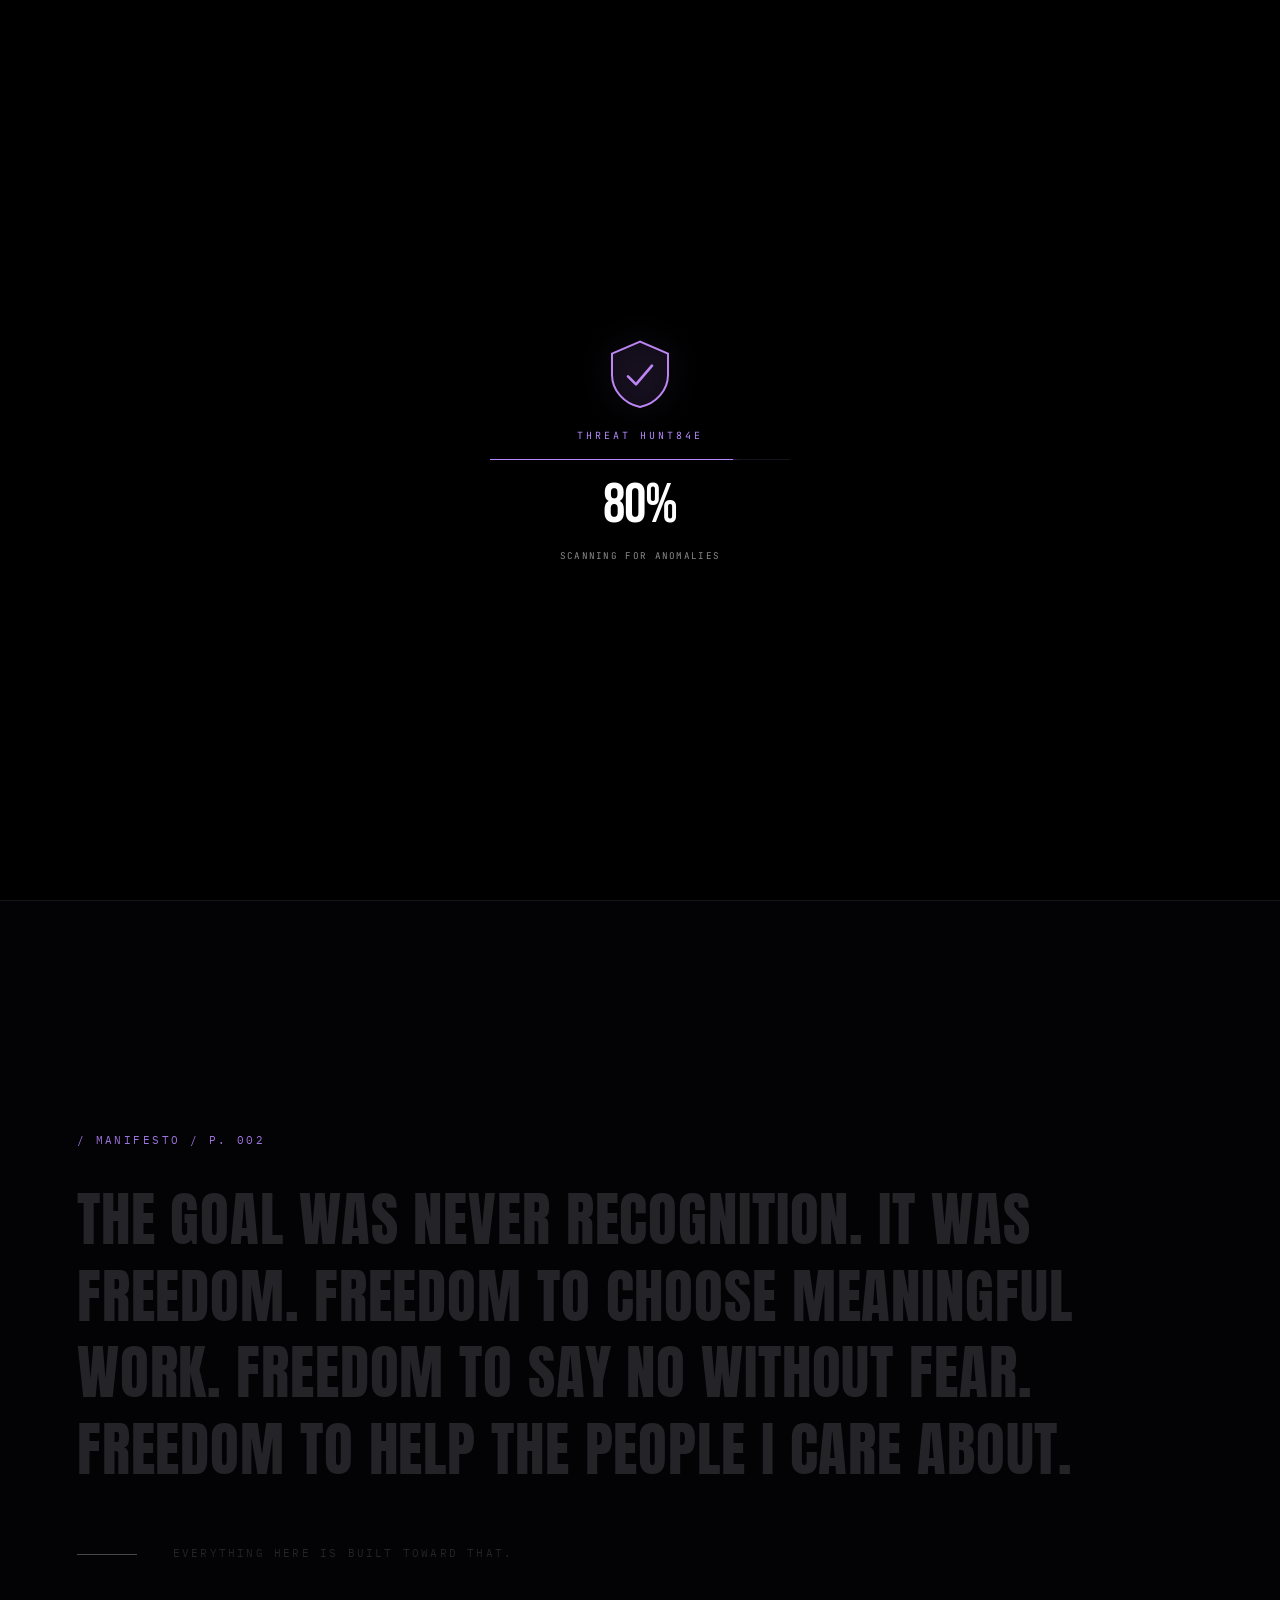
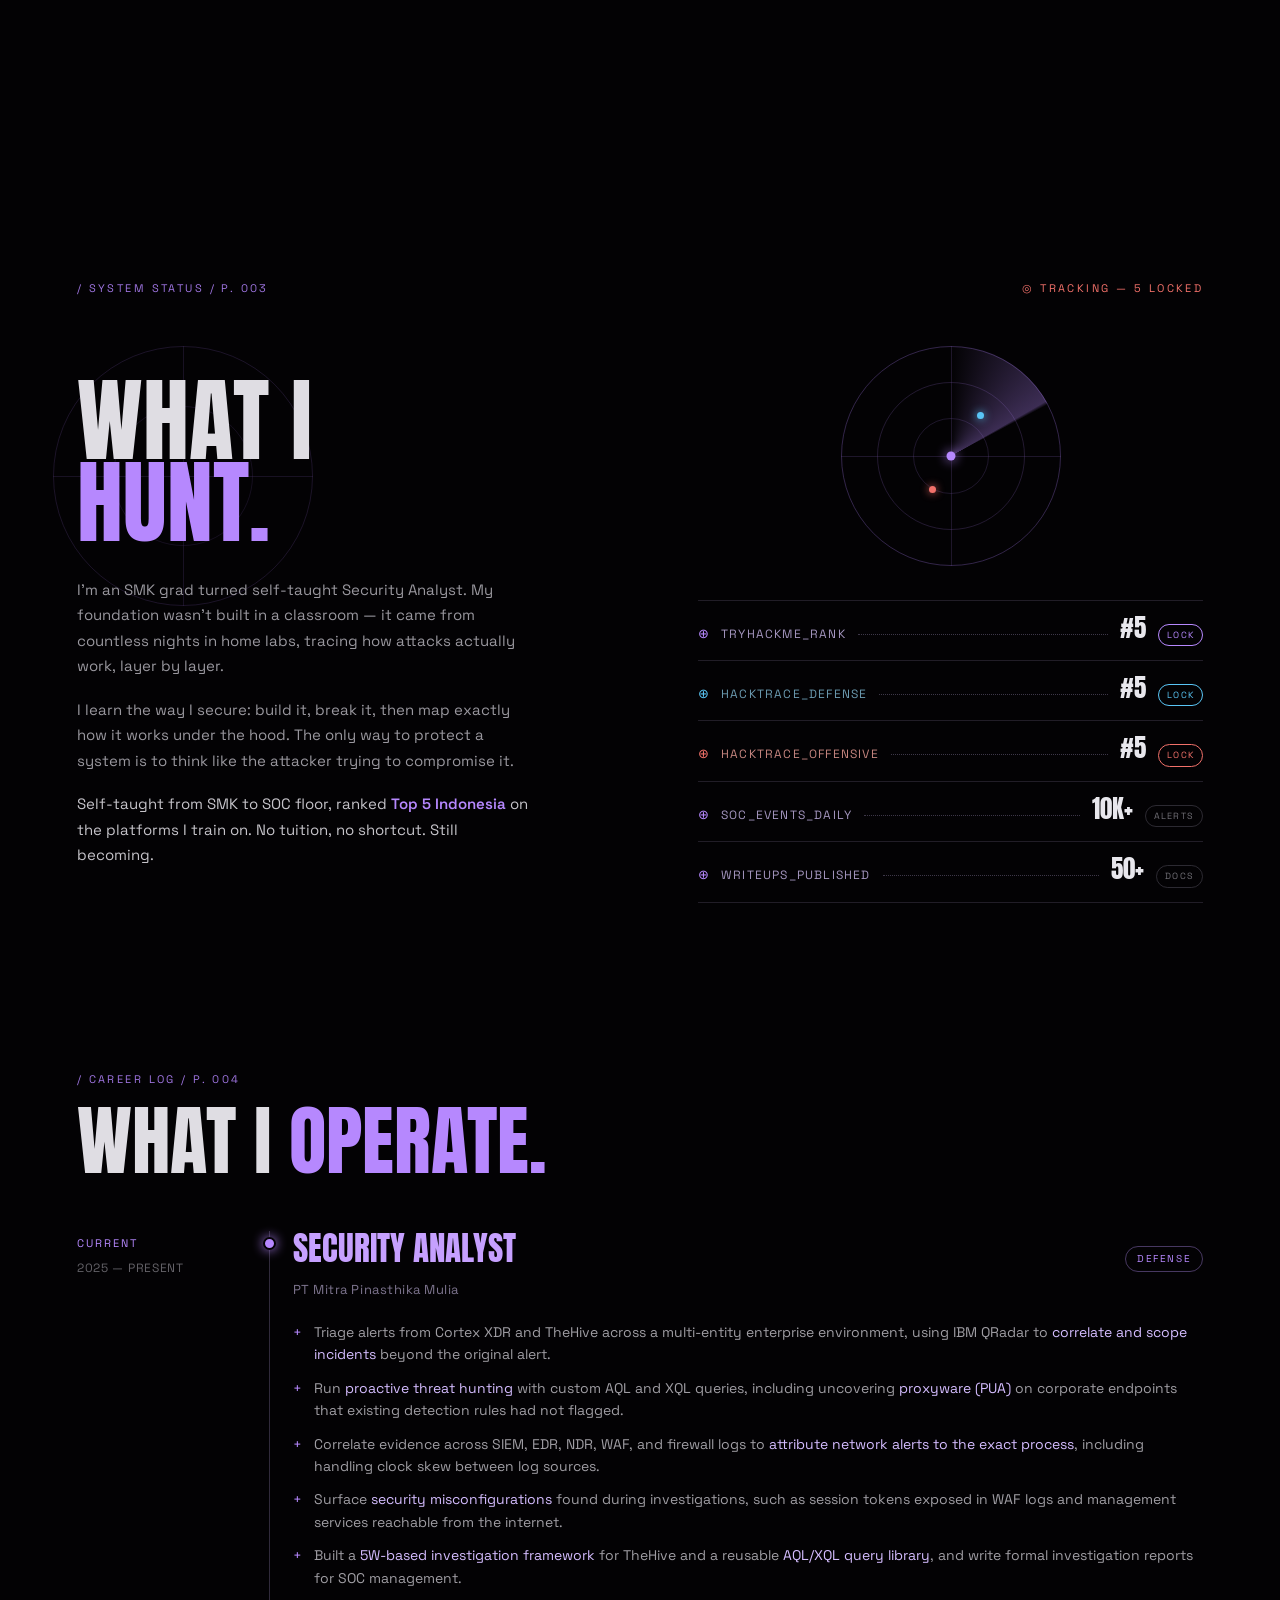
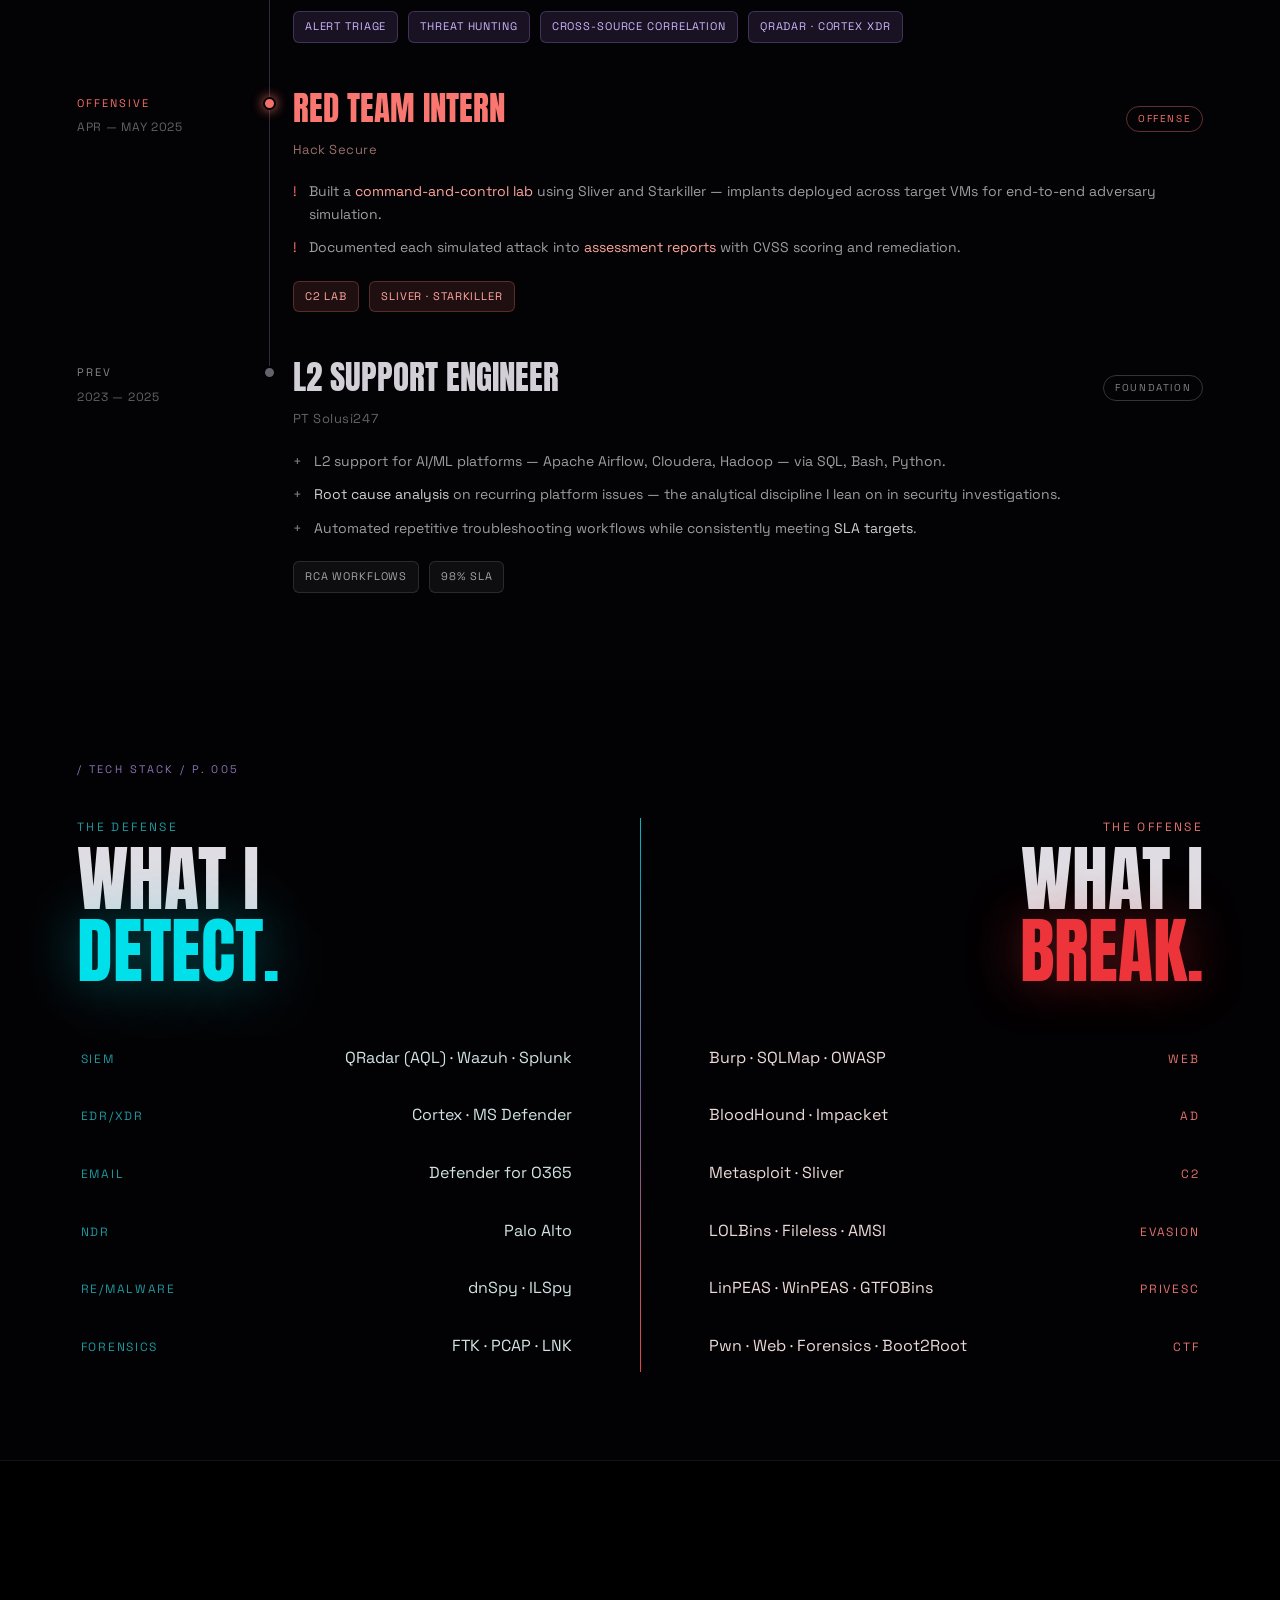
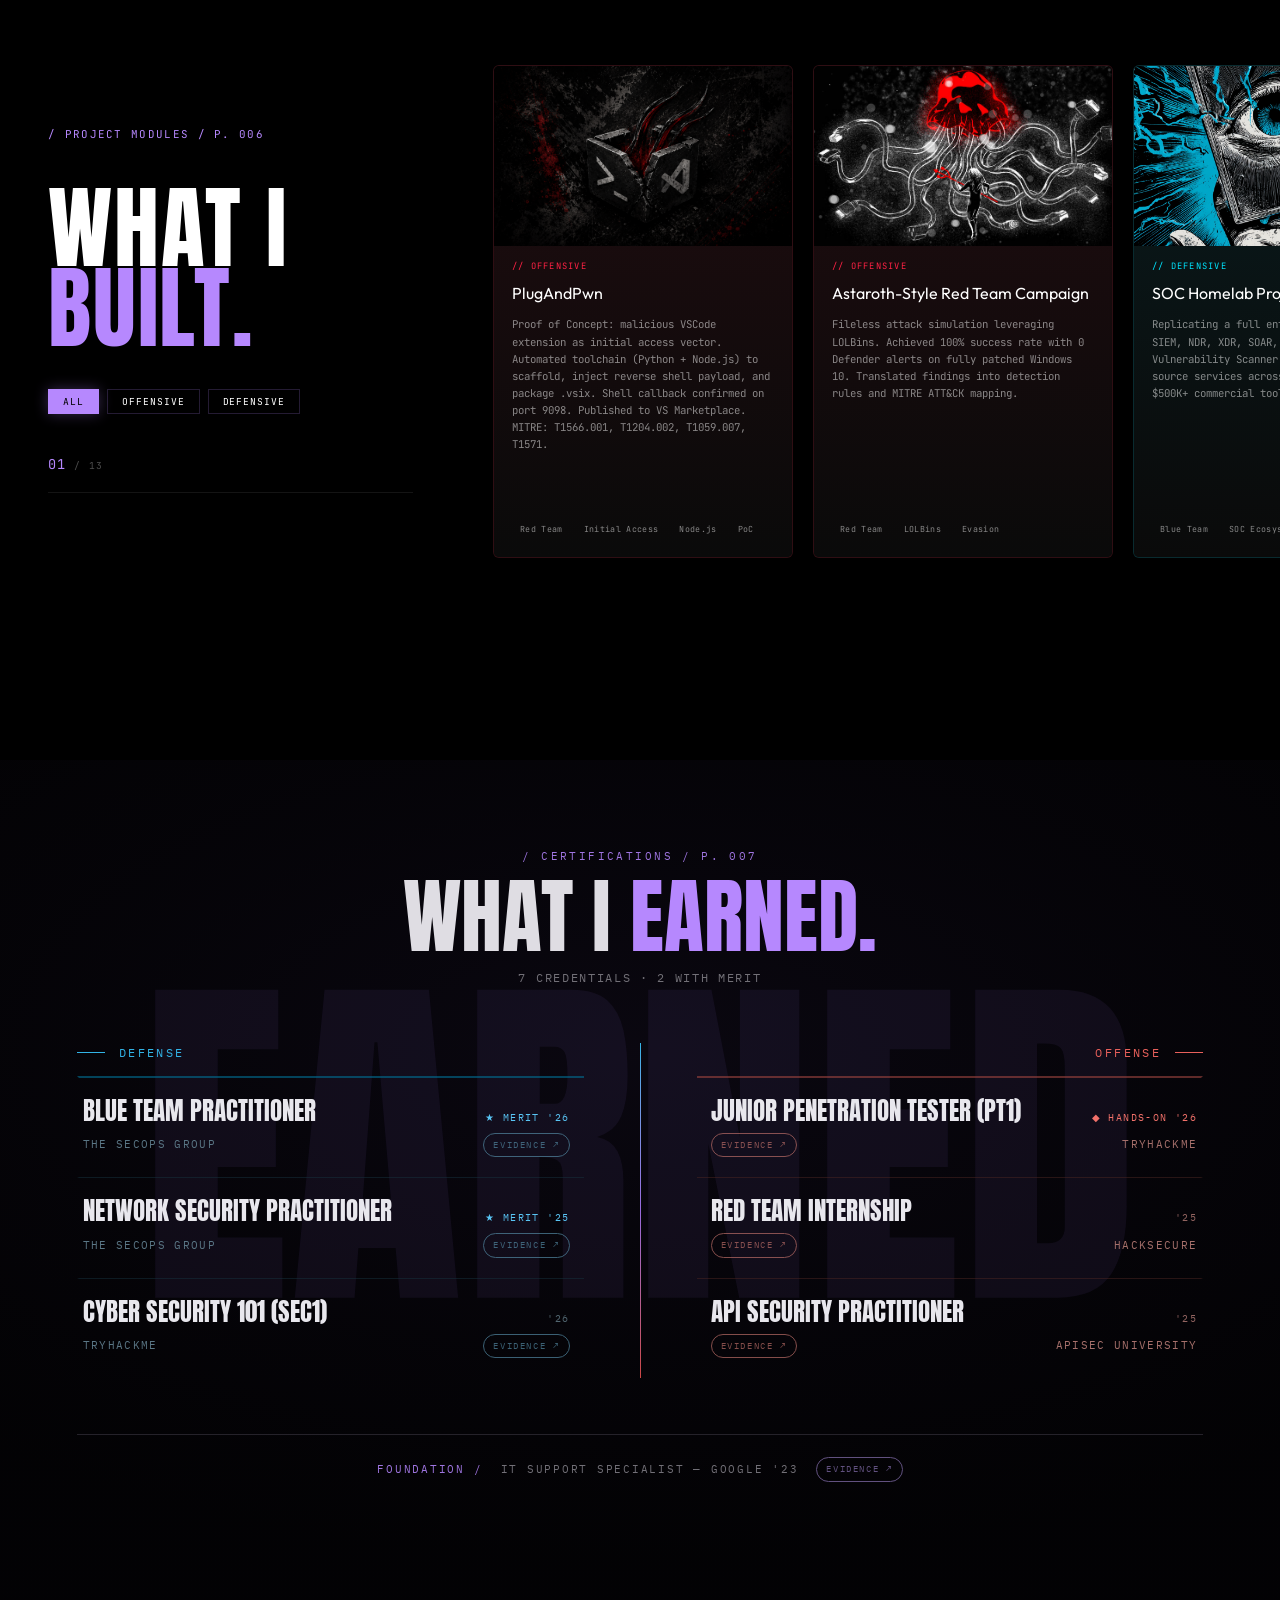
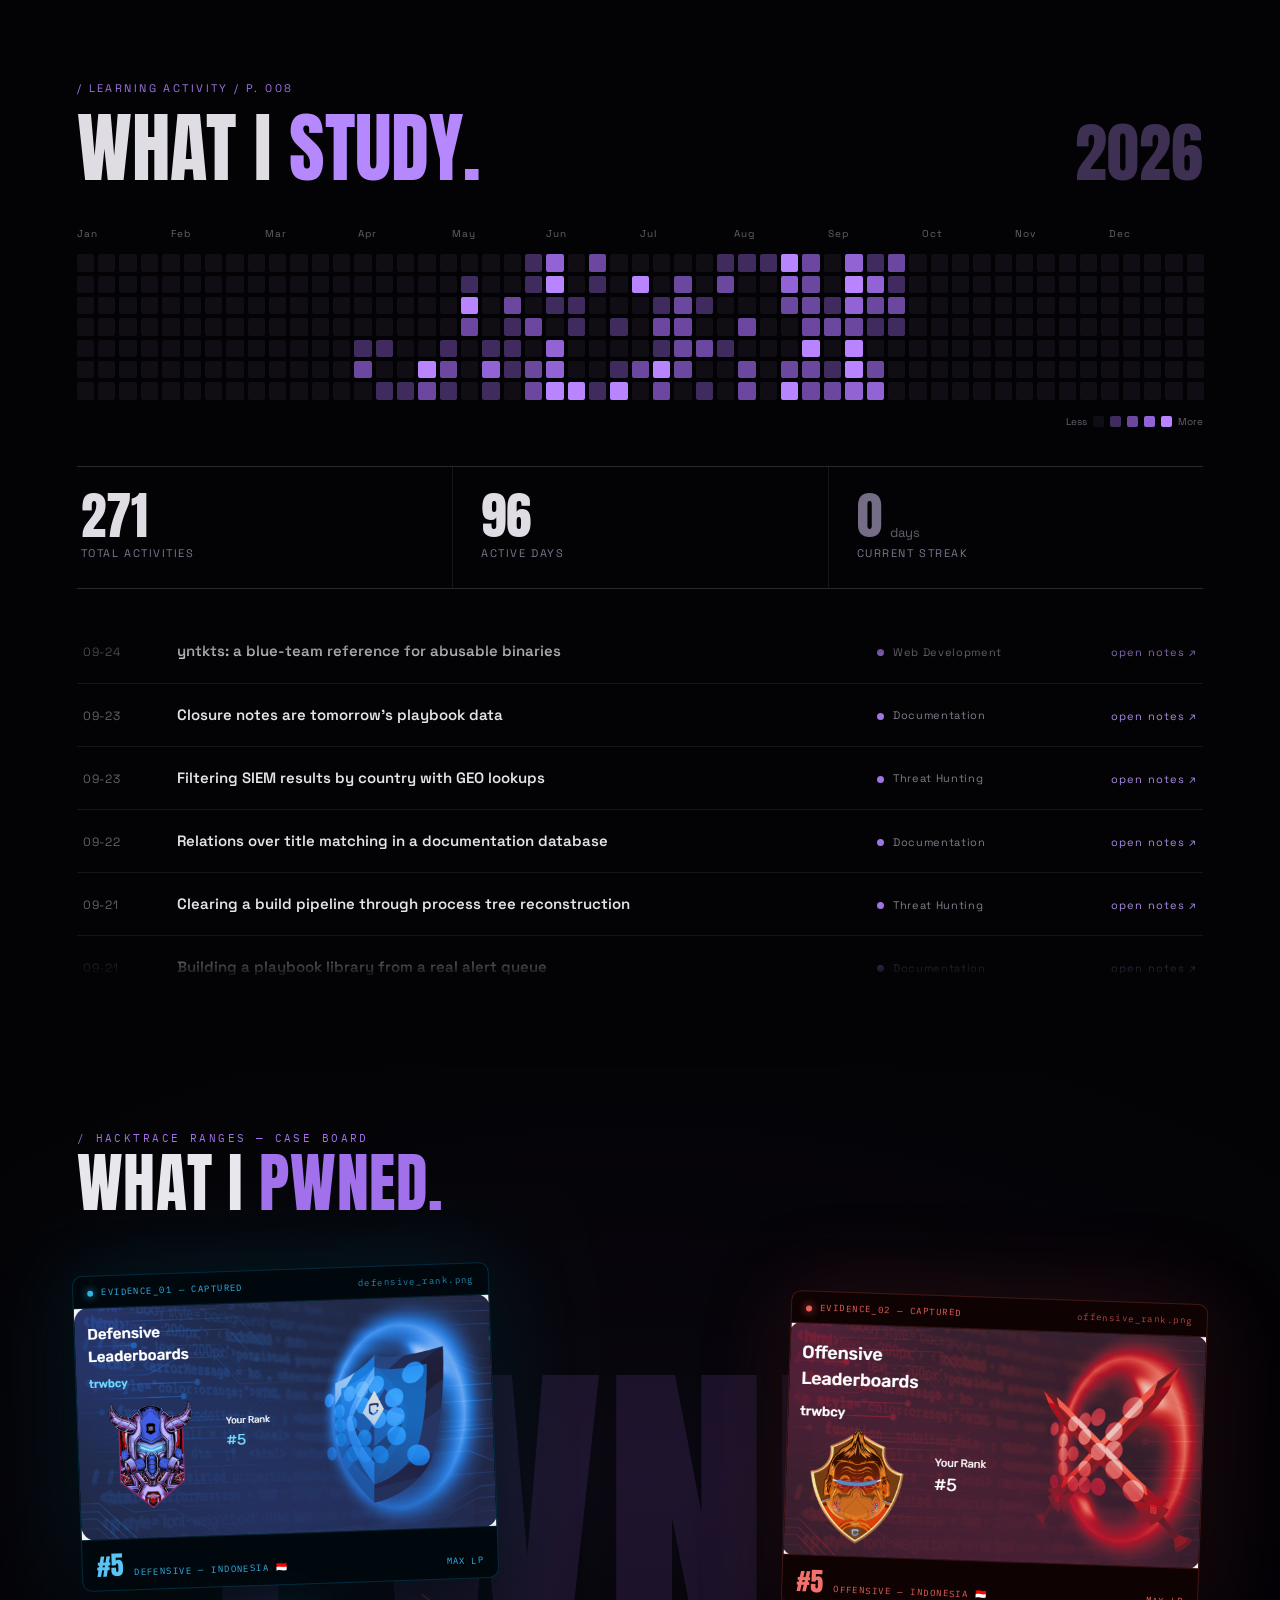
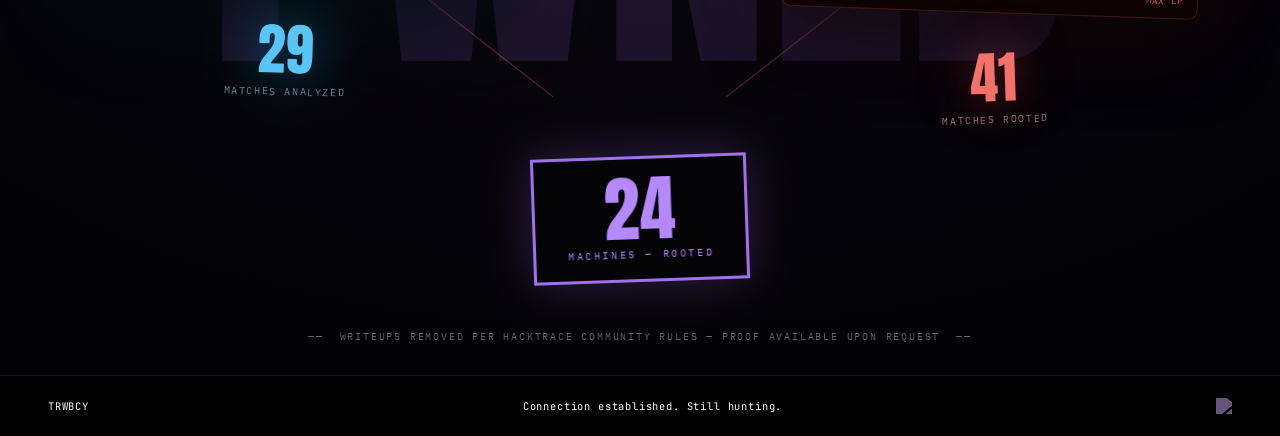
==== commit a4e7a803: "content: rewrite Security Analyst bullets and chips Co-Authored-By: Claude Opus 5.5 <noreply@anthrop" ====
--- a/index.html
+++ b/index.html
@@ -204,14 +204,16 @@
                         </div>
                         <div class="op-org">PT Mitra Pinasthika Mulia</div>
                         <div class="op-points">
-                            <div class="op-point"><span class="op-mark">+</span><span>Triage security alerts in IBM QRadar across a multi-entity enterprise environment — working <b>thousands of daily log events</b> down to the <b>dozens of cases</b> that warrant investigation in TheHive.</span></div>
-                            <div class="op-point"><span class="op-mark">+</span><span>Run proactive <b>manual threat hunting</b> beyond rule-based alerts — custom AQL queries surfacing anomalies like unusual user agents and access to sensitive files.</span></div>
-                            <div class="op-point"><span class="op-mark">+</span><span>Built a <b>5W-based investigation framework</b> for TheHive SOAR to keep case write-ups consistent across the team.</span></div>
-                            <div class="op-point"><span class="op-mark">+</span><span>Investigate incidents across Palo Alto Cortex XDR, MS Defender for O365, and NDR.</span></div>
+                            <div class="op-point"><span class="op-mark">+</span><span>Triage alerts from Cortex XDR and TheHive across a multi-entity enterprise environment, using IBM QRadar to <b>correlate and scope incidents</b> beyond the original alert.</span></div>
+                            <div class="op-point"><span class="op-mark">+</span><span>Run <b>proactive threat hunting</b> with custom AQL and XQL queries, including uncovering <b>proxyware (PUA)</b> on corporate endpoints that existing detection rules had not flagged.</span></div>
+                            <div class="op-point"><span class="op-mark">+</span><span>Correlate evidence across SIEM, EDR, NDR, WAF, and firewall logs to <b>attribute network alerts to the exact process</b>, including handling clock skew between log sources.</span></div>
+                            <div class="op-point"><span class="op-mark">+</span><span>Surface <b>security misconfigurations</b> found during investigations, such as session tokens exposed in WAF logs and management services reachable from the internet.</span></div>
+                            <div class="op-point"><span class="op-mark">+</span><span>Built a <b>5W-based investigation framework</b> for TheHive and a reusable <b>AQL/XQL query library</b>, and write formal investigation reports for SOC management.</span></div>
                         </div>
                         <div class="op-chips">
-                            <span class="op-chip">THOUSANDS OF LOGS / DAY</span>
-                            <span class="op-chip">MANUAL THREAT HUNTING</span>
+                            <span class="op-chip">ALERT TRIAGE</span>
+                            <span class="op-chip">THREAT HUNTING</span>
+                            <span class="op-chip">CROSS-SOURCE CORRELATION</span>
                             <span class="op-chip">QRADAR · CORTEX XDR</span>
                         </div>
                     </div>
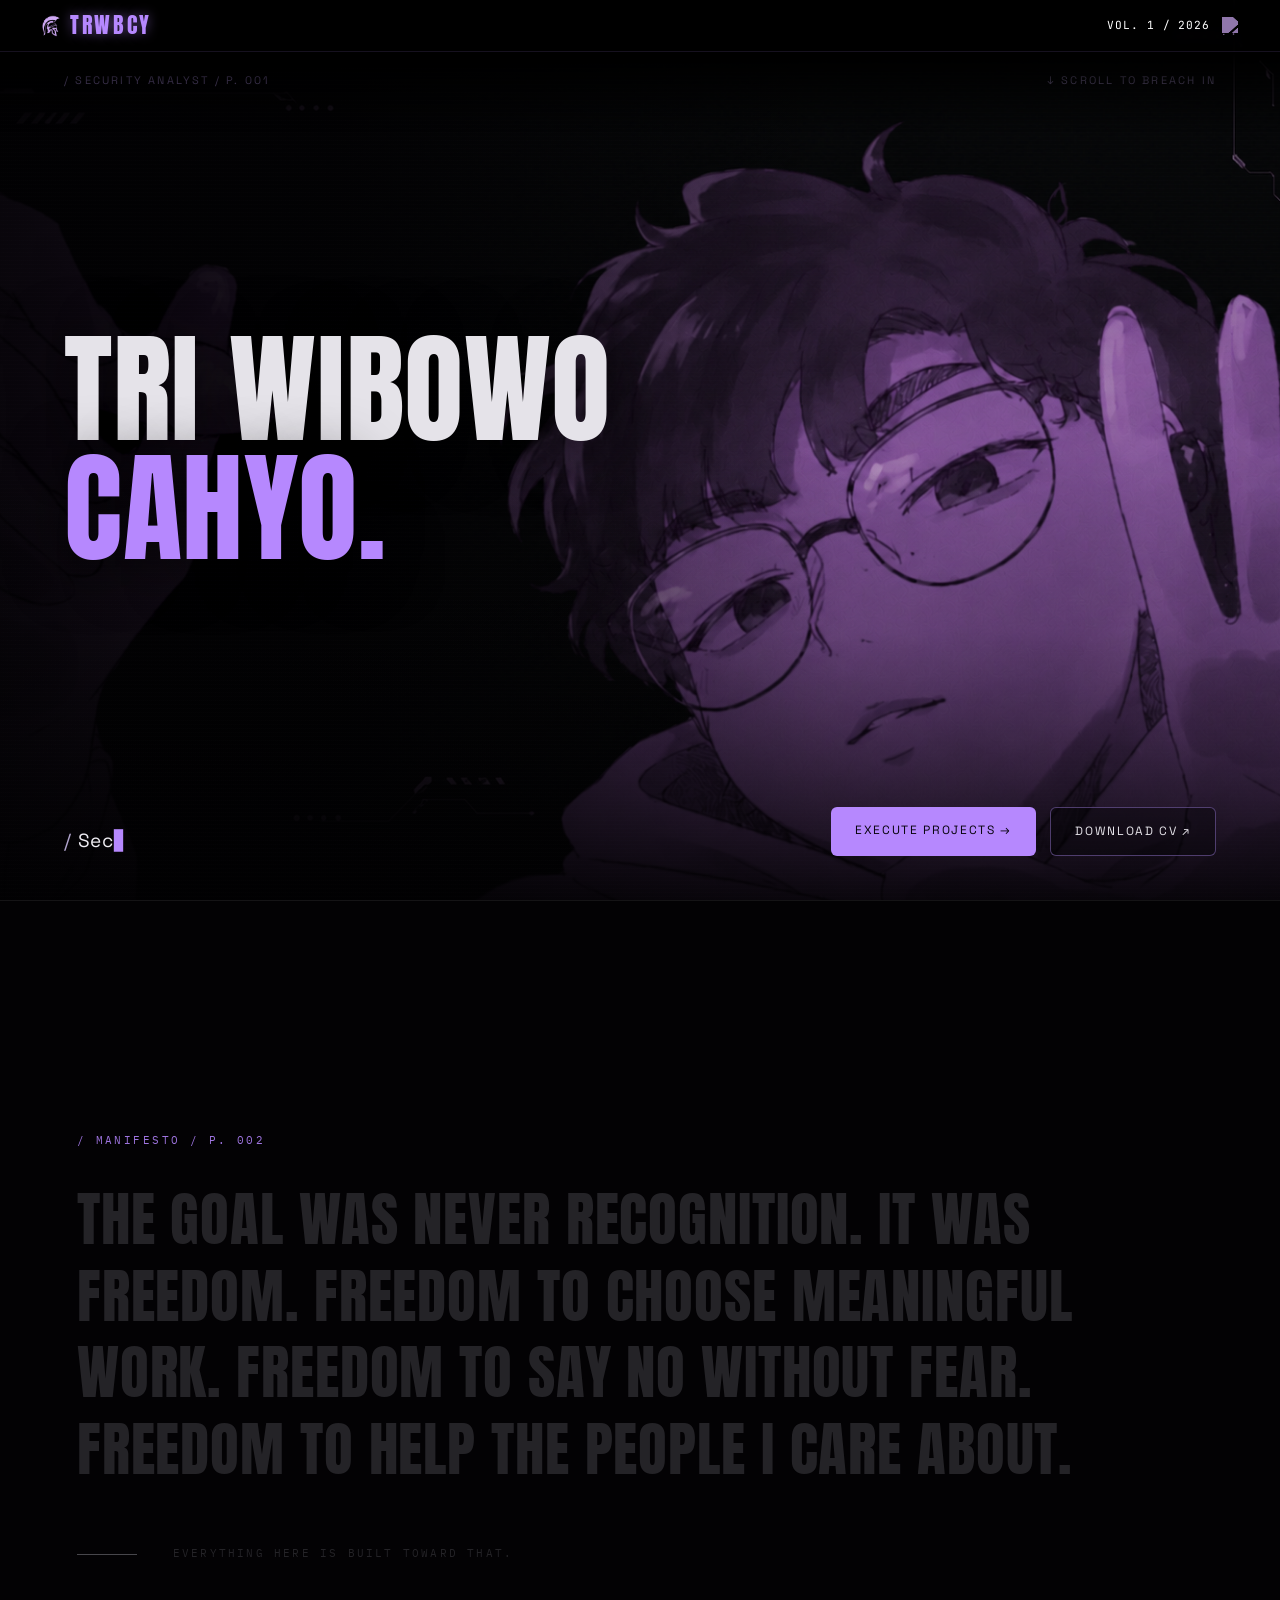
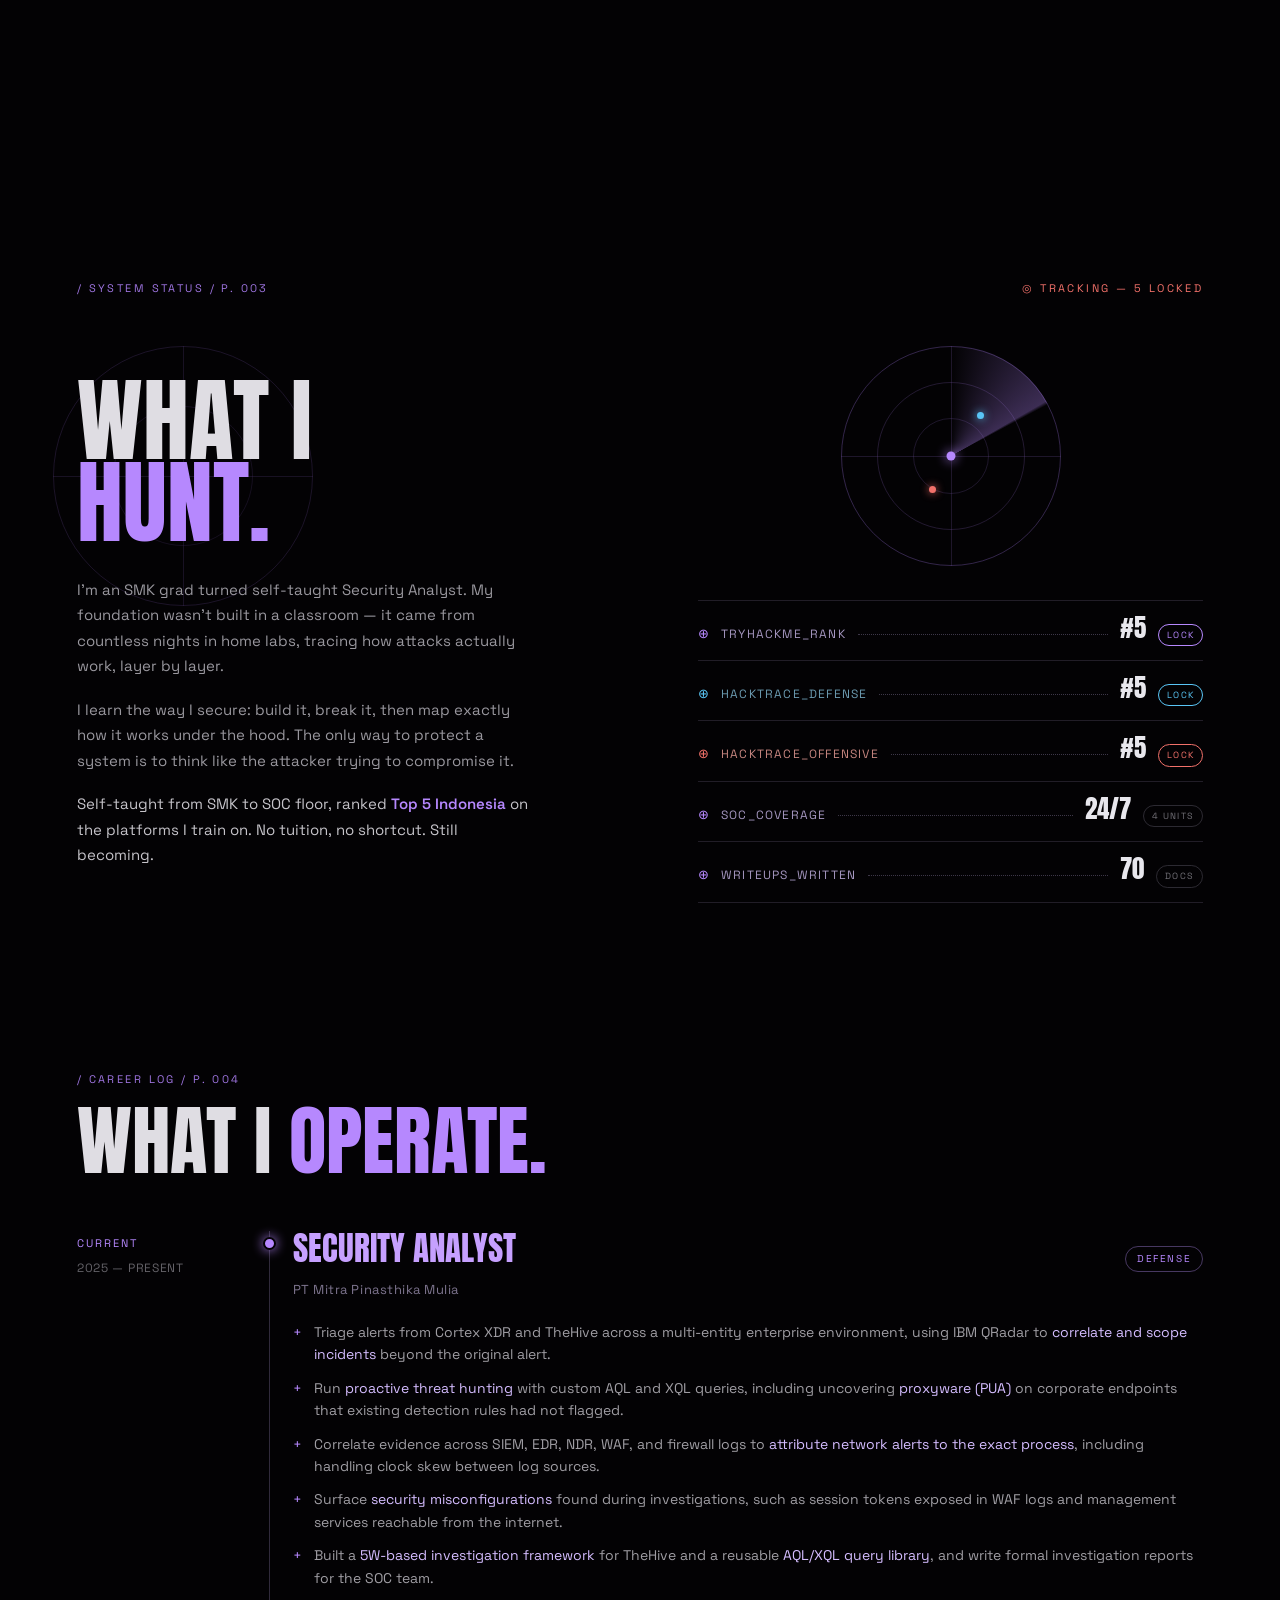
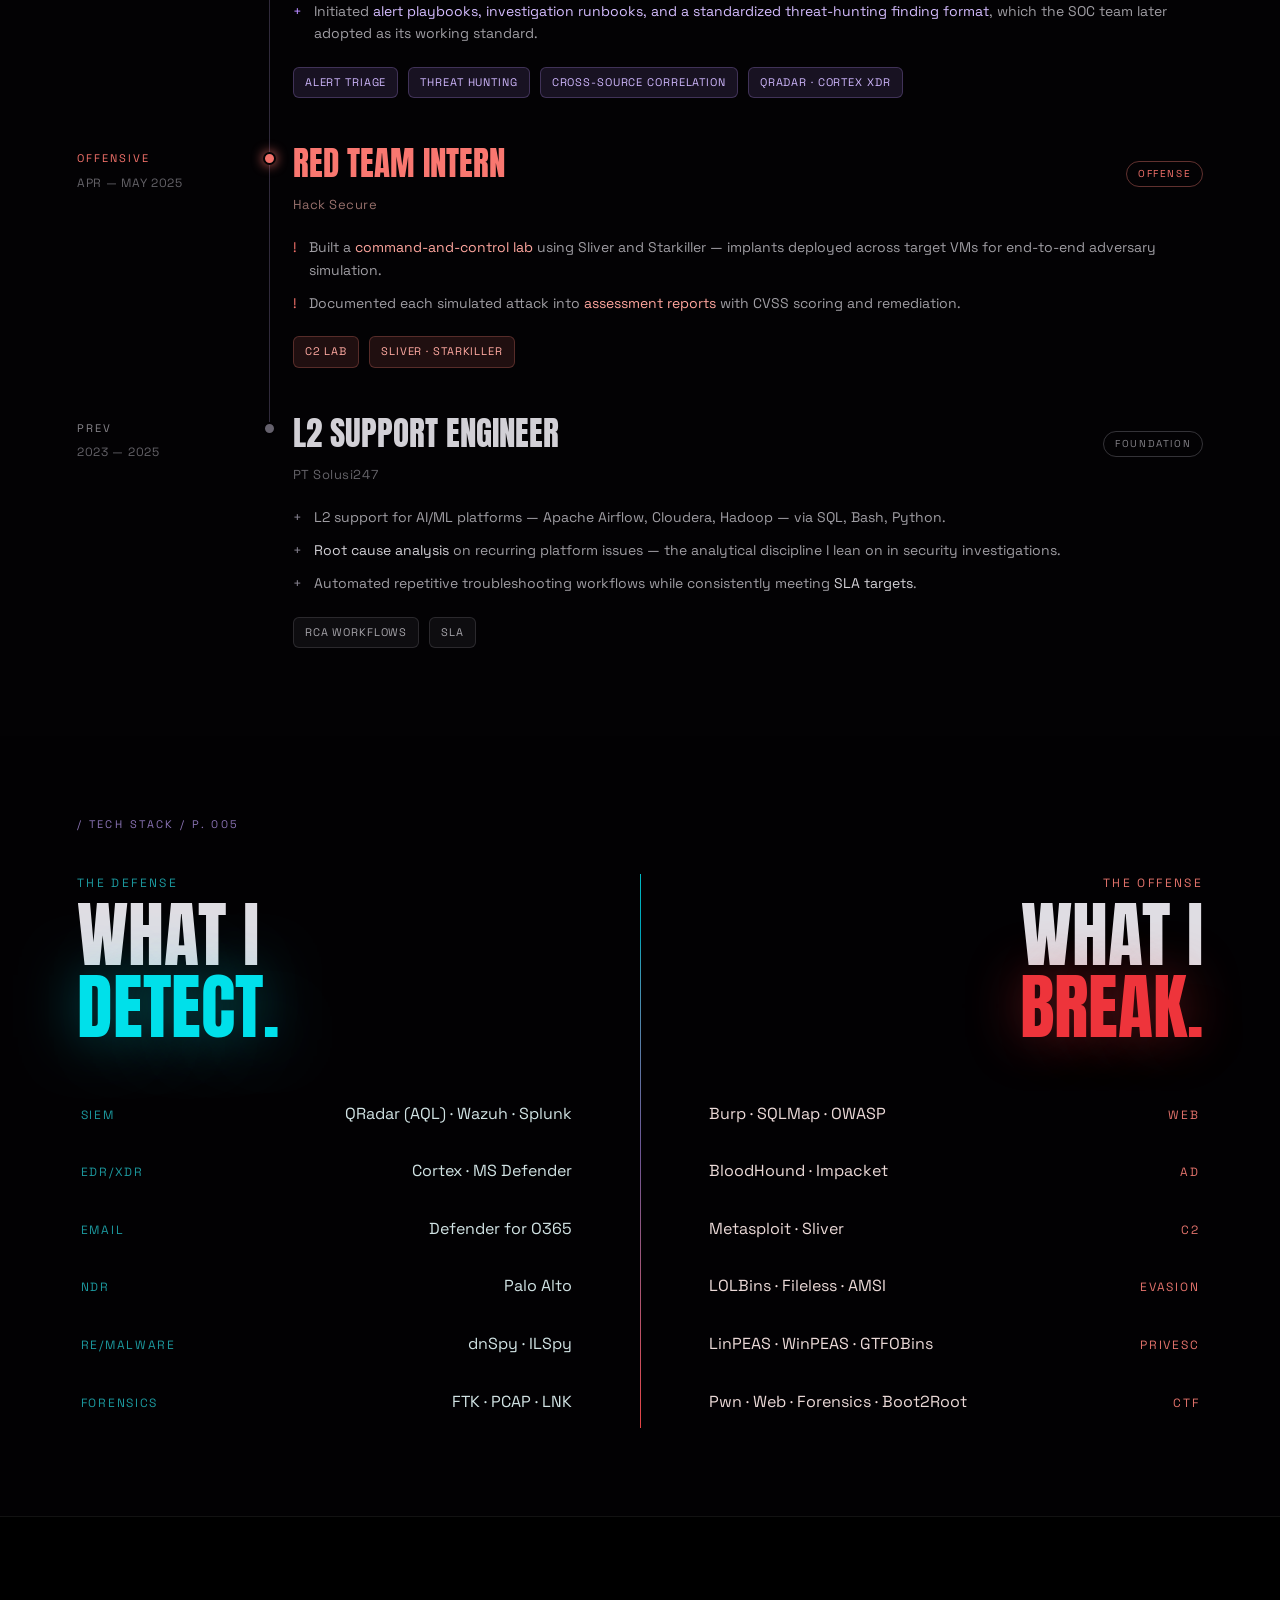
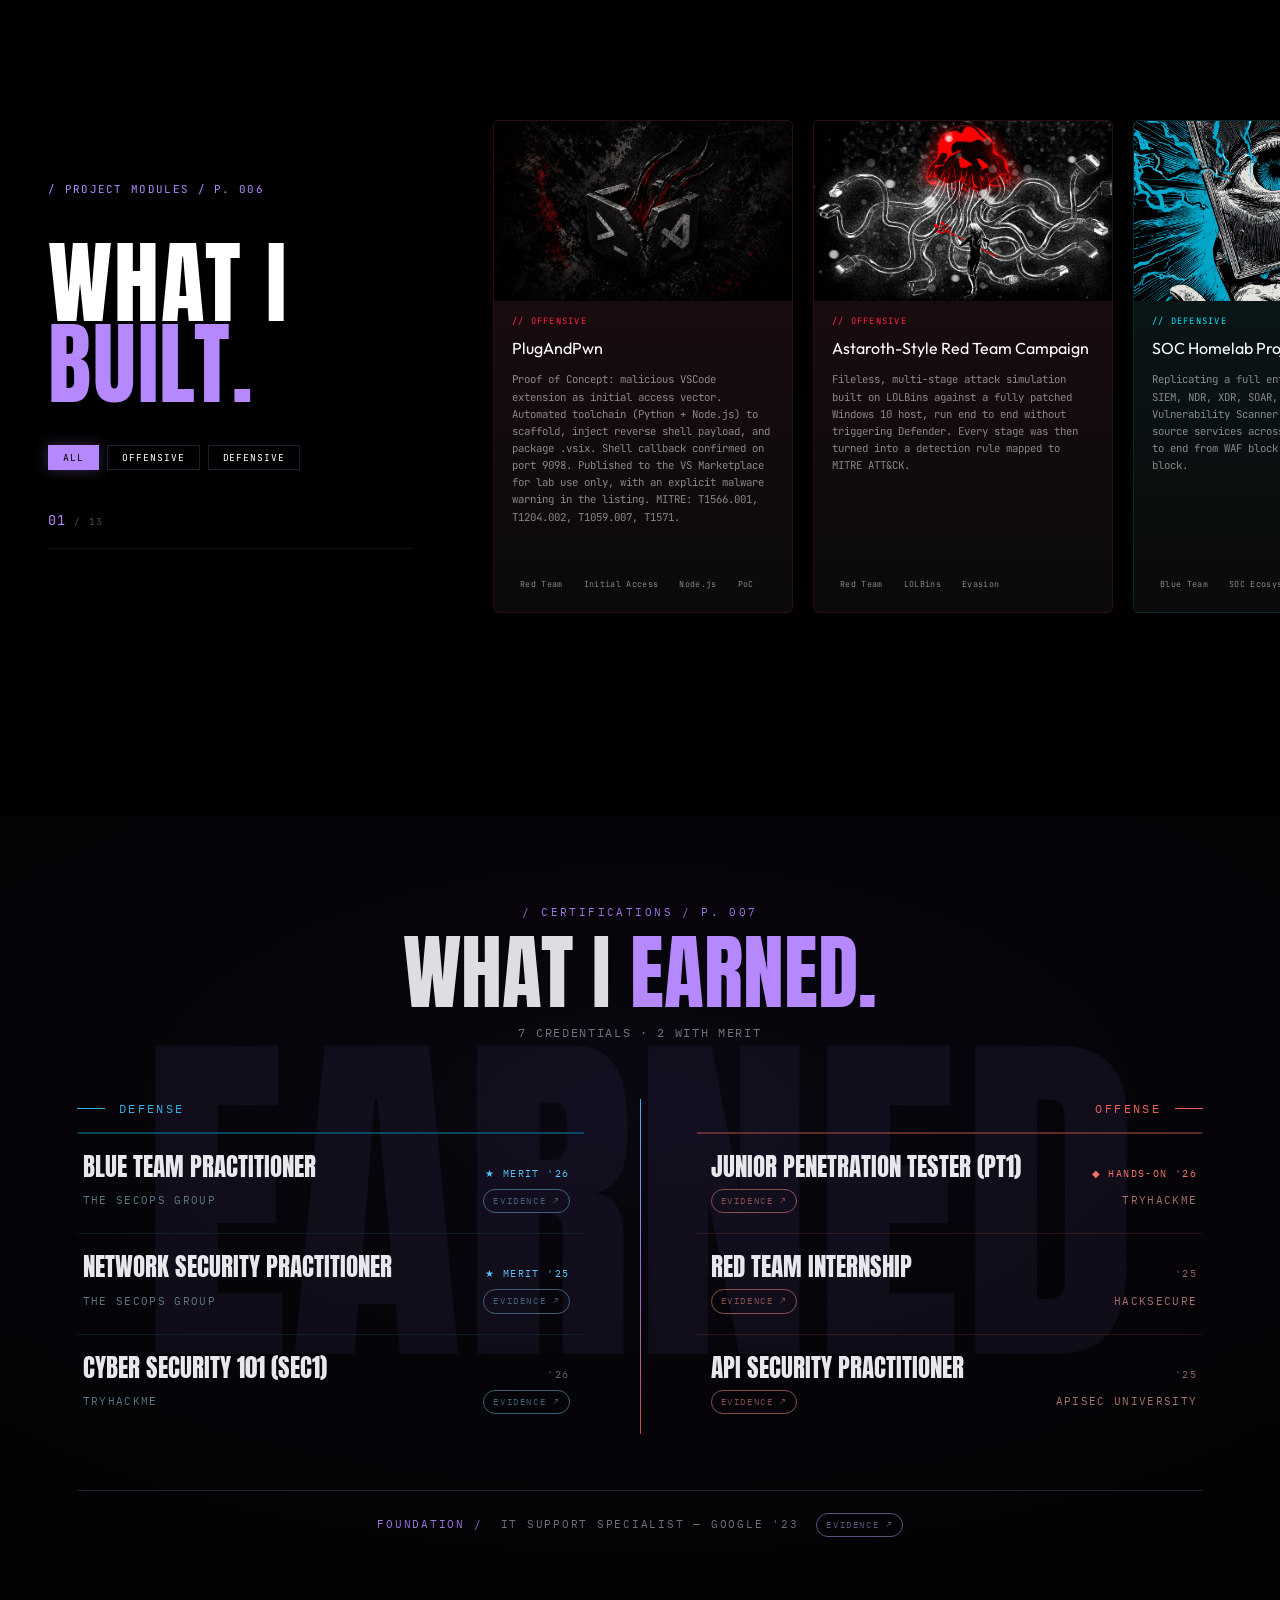
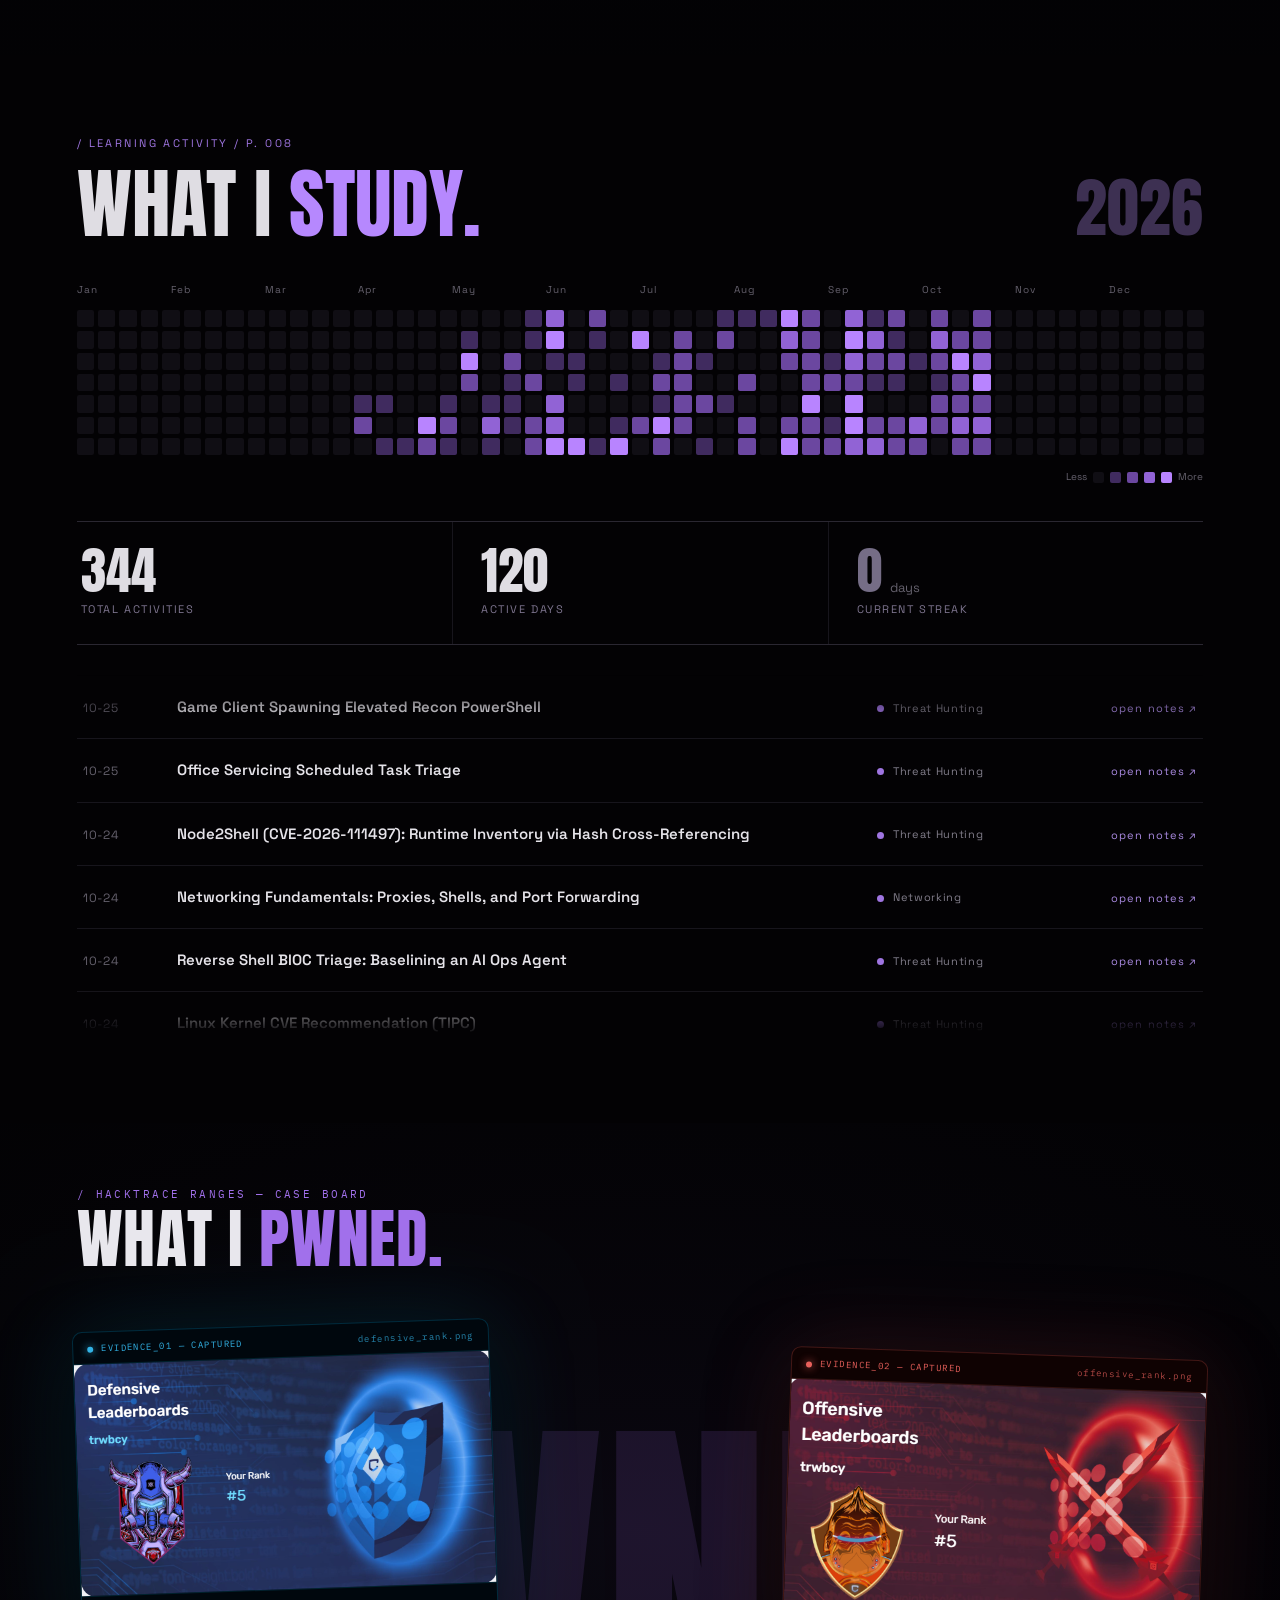
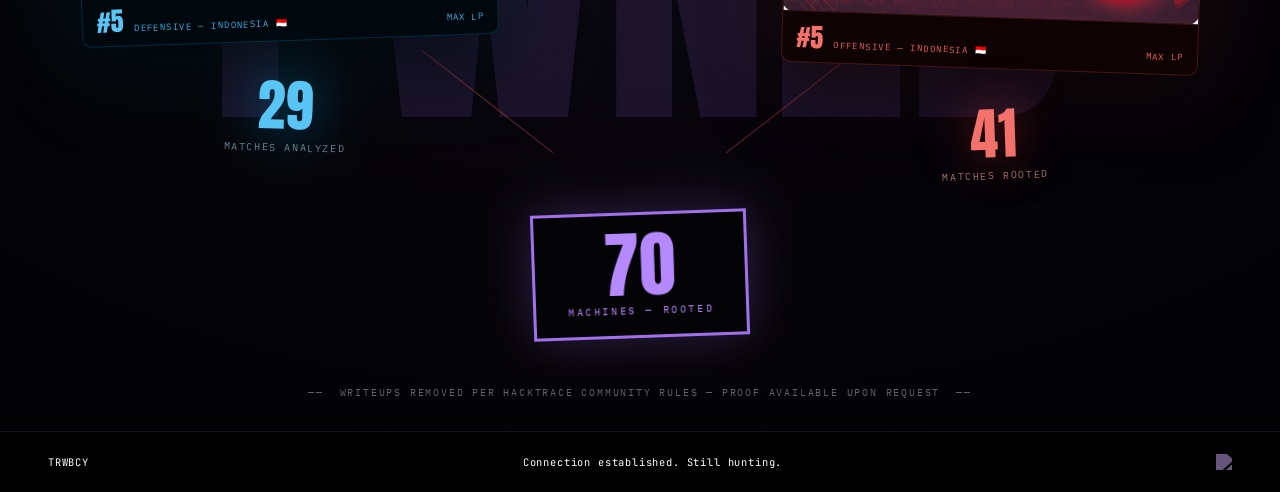
==== commit d3e2e6ea: "Precision pass: align portfolio claims with LinkedIn Co-Authored-By: Claude Opus 5.5 <noreply@anthro" ====
--- a/index.html
+++ b/index.html
@@ -166,16 +166,16 @@
                         </div>
                         <div class="target target-vol">
                             <span class="target-mark">⊕</span>
-                            <span class="target-label">SOC_EVENTS_DAILY</span>
+                            <span class="target-label">SOC_COVERAGE</span>
                             <span class="target-leader"></span>
-                            <span class="target-value">10K+</span>
-                            <span class="target-tag">ALERTS</span>
+                            <span class="target-value">24/7</span>
+                            <span class="target-tag">4 UNITS</span>
                         </div>
                         <div class="target target-vol">
                             <span class="target-mark">⊕</span>
-                            <span class="target-label">WRITEUPS_PUBLISHED</span>
+                            <span class="target-label">WRITEUPS_WRITTEN</span>
                             <span class="target-leader"></span>
-                            <span class="target-value">50+</span>
+                            <span class="target-value">70</span>
                             <span class="target-tag">DOCS</span>
                         </div>
                     </div>
@@ -208,7 +208,8 @@
                             <div class="op-point"><span class="op-mark">+</span><span>Run <b>proactive threat hunting</b> with custom AQL and XQL queries, including uncovering <b>proxyware (PUA)</b> on corporate endpoints that existing detection rules had not flagged.</span></div>
                             <div class="op-point"><span class="op-mark">+</span><span>Correlate evidence across SIEM, EDR, NDR, WAF, and firewall logs to <b>attribute network alerts to the exact process</b>, including handling clock skew between log sources.</span></div>
                             <div class="op-point"><span class="op-mark">+</span><span>Surface <b>security misconfigurations</b> found during investigations, such as session tokens exposed in WAF logs and management services reachable from the internet.</span></div>
-                            <div class="op-point"><span class="op-mark">+</span><span>Built a <b>5W-based investigation framework</b> for TheHive and a reusable <b>AQL/XQL query library</b>, and write formal investigation reports for SOC management.</span></div>
+                            <div class="op-point"><span class="op-mark">+</span><span>Built a <b>5W-based investigation framework</b> for TheHive and a reusable <b>AQL/XQL query library</b>, and write formal investigation reports for the SOC team.</span></div>
+                            <div class="op-point"><span class="op-mark">+</span><span>Initiated <b>alert playbooks, investigation runbooks, and a standardized threat-hunting finding format</b>, which the SOC team later adopted as its working standard.</span></div>
                         </div>
                         <div class="op-chips">
                             <span class="op-chip">ALERT TRIAGE</span>
@@ -261,7 +262,7 @@
                         </div>
                         <div class="op-chips">
                             <span class="op-chip">RCA WORKFLOWS</span>
-                            <span class="op-chip">98% SLA</span>
+                            <span class="op-chip">SLA</span>
                         </div>
                     </div>
                 </article>
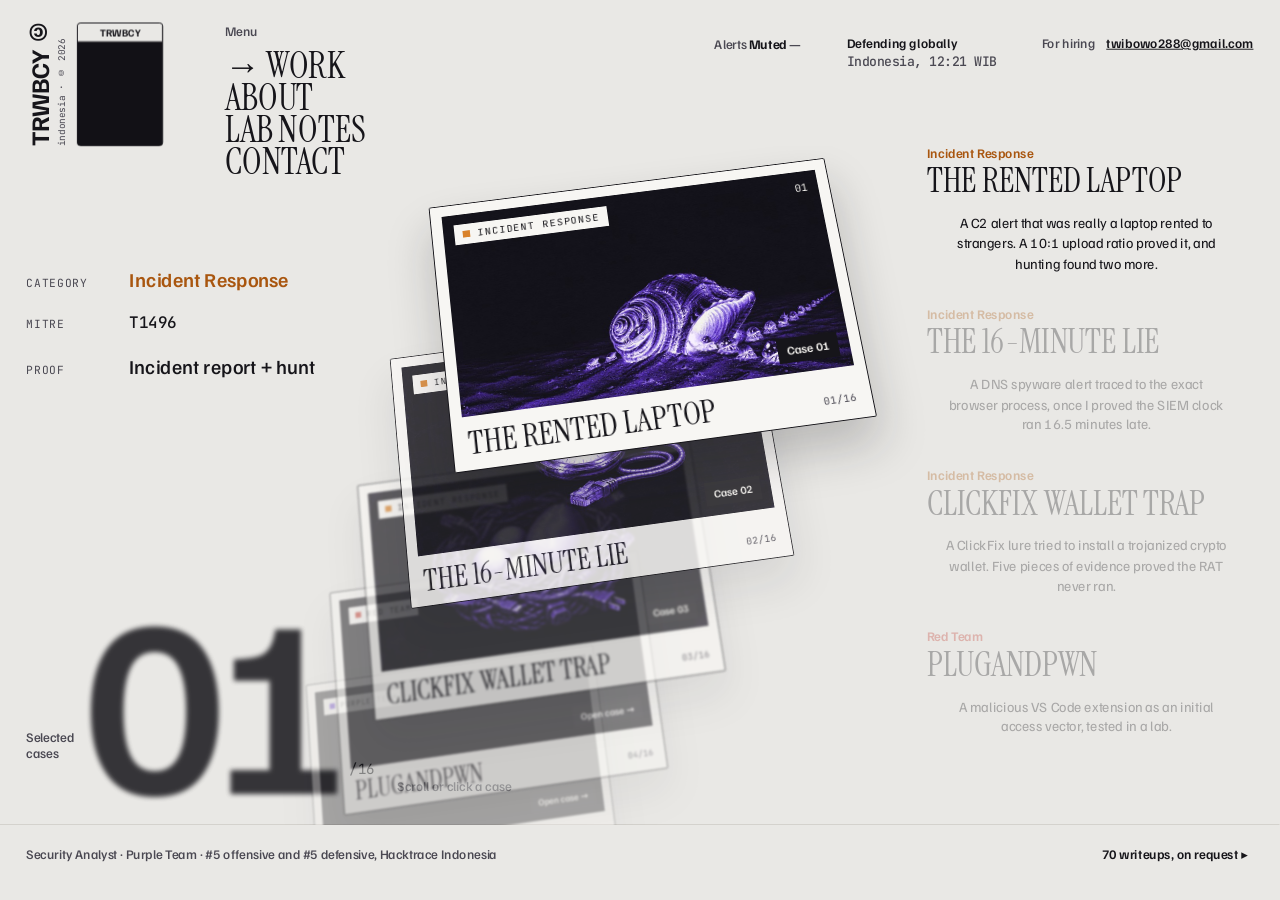
==== commit 5e93de49: "Redesign: editorial site with live study heatmap Replace the neon index with the editorial static si" ====
--- a/index.html
+++ b/index.html
@@ -1,547 +1,67 @@
-<!DOCTYPE html>
+<!doctype html>
 <html lang="en">
 <head>
-    <meta charset="UTF-8">
-    <meta name="viewport" content="width=device-width, initial-scale=1.0">
-    <title>TRWBCY - Security Analyst</title>
-    <meta name="description" content="Tri Wibowo Cahyo - Purple Team Security Specialist. Top 5 Indonesia.">
-    <link href="https://fonts.googleapis.com/css2?family=Anton&family=Bebas+Neue&family=IBM+Plex+Mono:wght@400;500;600&family=JetBrains+Mono:wght@400;500&family=Outfit:wght@400;500&family=Space+Grotesk:wght@400;500;600;700&display=swap" rel="stylesheet">
-    <link rel="icon" type="image/png" href="img/helmet.png">
-    <link rel="stylesheet" href="style.css">
+<meta charset="utf-8">
+<meta name="viewport" content="width=device-width, initial-scale=1">
+<title>Tri Wibowo Cahyo · TRWBCY · Security Analyst, Purple Team</title>
+<meta name="description" content="Tri Wibowo Cahyo (TRWBCY): Security Analyst and purple teamer from Indonesia. Incident reports, detection work, red team research and 70 rooted machines.">
+<meta property="og:title" content="TRWBCY · Tri Wibowo Cahyo">
+<meta property="og:description" content="Security Analyst · Purple Team · #5 offensive and #5 defensive, Hacktrace Indonesia">
+<meta property="og:type" content="website">
+<link rel="preload" href="fonts/instrument-serif-latin-400-normal.woff2" as="font" type="font/woff2" crossorigin>
+<link rel="stylesheet" href="css/style.css">
 </head>
 <body>
+<div class="viewport">
+  <div class="stage" id="stage">
 
-    <div id="spotlight"></div>
+    <header class="top">
+      <div class="brand">
+        <div class="brand-text">
+          <span class="brand-name">TRWBCY©</span>
+          <span class="brand-sub">indonesia · © 2026</span>
+        </div>
+        <div class="flip" aria-hidden="true">
+          <div class="flip-inner" id="flip">
+            <div class="flip-face">
+              <div class="idcard"><span>TRWBCY</span><img src="img/me/portrait-card.jpg" alt=""></div>
+            </div>
+            <div class="flip-face flip-back">
+              <div class="idcard"><span>TRWBCY</span><img src="img/me/helmet-mark.jpg" alt=""></div>
+            </div>
+          </div>
+        </div>
+        <nav aria-label="Main" class="menu">
+          <span class="menu-label">Menu</span>
+          <div class="mnav" id="nav"></div>
+        </nav>
+      </div>
+      <div class="meta">
+        <button type="button" class="mute" id="mute" aria-pressed="true">Alerts <b>Muted</b> —</button>
+        <div class="meta-col">
+          <span class="strong">Defending globally</span>
+          <span class="mono muted">Indonesia, <span id="clock">--:--</span> WIB</span>
+        </div>
+        <div class="meta-row">
+          <span class="muted">For hiring</span>
+          <a href="mailto:twibowo288@gmail.com" class="strong">twibowo288@gmail.com</a>
+        </div>
+      </div>
+    </header>
 
-    <div class="loader" id="loader">
-        <div class="loader-inner">
-            <div class="loader-shield">
-                <svg viewBox="0 0 48 56" fill="none" xmlns="http://www.w3.org/2000/svg">
-                    <path d="M24 2L3 11v16c0 11.2 8.9 21.7 21 24 12.1-2.3 21-12.8 21-24V11L24 2z" stroke="#BD86F5" stroke-width="1.5"/>
-                    <path d="M24 2L3 11v16c0 11.2 8.9 21.7 21 24 12.1-2.3 21-12.8 21-24V11L24 2z" fill="#BD86F5" opacity="0.08"/>
-                    <path d="M15 28l6 6 12-14" stroke="#BD86F5" stroke-width="2" stroke-linecap="round" stroke-linejoin="round"/>
-                </svg>
-            </div>
-            <div class="loader-label" id="loaderLabel">INITIALIZING</div>
-            <div class="loader-bar-wrap"><div class="loader-bar" id="loaderBar"></div></div>
-            <div class="loader-pct" id="loaderPct">0%</div>
-            <div class="loader-sub" id="loaderSub">LOADING SECURITY MODULES...</div>
-        </div>
-    </div>
+    <main id="main"></main>
 
-    <div class="cursor-dot" id="cursorDot"></div>
-    <div class="cursor-ring" id="cursorRing"></div>
-
-    <div class="la-tt" id="laTT" aria-hidden="true">
-        <div class="la-tt-date" id="laTTDate"></div>
-        <div class="la-tt-val"  id="laTTVal"></div>
-    </div>
-
-    <nav class="nav">
-        <div class="nav-site" id="navSite">
-            <img src="img/helmet.png" class="nav-helmet-icon" alt="">TRWBCY
-        </div>
-        <div class="nav-vol">VOL. 1 / 2026</div>
-        <a href="https://www.linkedin.com/in/tri-wibowo-cahyo/" target="_blank" rel="noopener" class="nav-linkedin" title="LinkedIn">
-            <img src="img/icon-linkedin.png" alt="LinkedIn">
-        </a>
-<button class="nav-toggle" id="navToggle">☰</button>
-    </nav>
-
-    <div class="nav-fade-mask"></div>
-
-    <div class="mobile-drawer" id="mobileDrawer">
-    </div>
-
-    <section class="hero" id="home">
-        <img class="hero-art" src="img/hero-portrait.png" alt="" aria-hidden="true">
-        <div class="hero-wash-l" aria-hidden="true"></div>
-        <div class="hero-wash-b" aria-hidden="true"></div>
-        <div class="hero-scan" aria-hidden="true"></div>
-
-        <div class="hero-content">
-            <div class="hero-bar">
-                <span>/ SECURITY ANALYST / P. 001</span>
-                <span class="hero-scroll">↓ SCROLL TO BREACH IN</span>
-            </div>
-
-            <div class="hero-center">
-                <h1 class="hero-name"><span class="l1">TRI WIBOWO</span><span class="l2">CAHYO.</span></h1>
-            </div>
-
-            <div class="hero-foot">
-                <div class="hero-tagline">/ <b id="typedRole"></b><span class="hero-caret">▋</span></div>
-                <div class="hero-cta">
-                    <a class="hero-btn hero-btn-primary" href="#projects">EXECUTE PROJECTS →</a>
-                    <a class="hero-btn hero-btn-ghost" href="assets/Tri-Wibowo-Cahyo-CV.pdf" download>DOWNLOAD CV ↗</a>
-                </div>
-            </div>
-        </div>
-    </section>
-
-    <section class="manifesto" id="manifesto">
-        <div class="manifesto-kicker">/ MANIFESTO / P. 002</div>
-
-        <p class="manifesto-text" id="manifestoText">
-            <span class="mw c-dim">THE</span> <span class="mw c-dim">GOAL</span> <span class="mw c-dim">WAS</span> <span class="mw c-dim">NEVER</span>
-            <span class="mw c-mid">RECOGNITION.</span>
-            <span class="mw c-dim">IT</span> <span class="mw c-dim">WAS</span>
-            <span class="mw c-purple">FREEDOM.</span>
-            <span class="mw c-dim">FREEDOM</span> <span class="mw c-dim">TO</span> <span class="mw c-dim">CHOOSE</span>
-            <span class="mw c-bright">MEANINGFUL</span> <span class="mw c-bright">WORK.</span>
-            <span class="mw c-dim">FREEDOM</span> <span class="mw c-dim">TO</span>
-            <span class="mw c-bright">SAY</span> <span class="mw c-bright">NO</span>
-            <span class="mw c-dim">WITHOUT</span> <span class="mw c-dim">FEAR.</span>
-            <span class="mw c-dim">FREEDOM</span> <span class="mw c-dim">TO</span> <span class="mw c-dim">HELP</span>
-            <span class="mw c-bright">THE</span> <span class="mw c-bright">PEOPLE</span> <span class="mw c-bright">I</span> <span class="mw c-bright">CARE</span> <span class="mw c-bright">ABOUT.</span>
-        </p>
-
-        <div class="manifesto-closer" id="manifestoCloser">
-            <span class="manifesto-closer-line"></span>
-            <span class="manifesto-closer-text">EVERYTHING HERE IS BUILT TOWARD THAT.</span>
-        </div>
-    </section>
-
-    <section class="hunt" id="about">
-        <div class="hunt-inner">
-
-            <div class="hunt-statusbar">
-                <span>/ SYSTEM STATUS / P. 003</span>
-                <span class="hunt-tracking">◎ TRACKING — 5 LOCKED</span>
-            </div>
-
-            <div class="hunt-grid">
-
-                <div class="hunt-lead">
-                    <div class="hunt-reticle" aria-hidden="true">
-                        <span class="hr-ring hr-ring-1"></span>
-                        <span class="hr-ring hr-ring-2"></span>
-                        <span class="hr-cross-h"></span>
-                        <span class="hr-cross-v"></span>
-                    </div>
-                    <h2 class="hunt-title">WHAT I<br><em>HUNT.</em></h2>
-                    <div class="hunt-bio">
-                        <p>I'm an SMK grad turned self-taught Security Analyst. My foundation wasn't built in a classroom — it came from countless nights in home labs, tracing how attacks actually work, layer by layer.</p>
-                        <p>I learn the way I secure: build it, break it, then map exactly how it works under the hood. The only way to protect a system is to think like the attacker trying to compromise it.</p>
-                        <p>Self-taught from SMK to SOC floor, ranked <b>Top 5 Indonesia</b> on the platforms I train on. No tuition, no shortcut. Still becoming.</p>
-                    </div>
-                </div>
-
-                <div class="hunt-panel">
-                    <div class="hunt-radarwrap">
-                        <div class="radar" aria-hidden="true">
-                            <span class="rad-ring rad-ring-1"></span>
-                            <span class="rad-ring rad-ring-2"></span>
-                            <span class="rad-ring rad-ring-3"></span>
-                            <span class="rad-cross-h"></span>
-                            <span class="rad-cross-v"></span>
-                            <span class="rad-sweep"></span>
-                            <span class="rad-blip rad-blip-blue"></span>
-                            <span class="rad-blip rad-blip-red"></span>
-                            <span class="rad-blip rad-blip-core"></span>
-                        </div>
-                    </div>
-
-                    <div class="targets">
-                        <div class="target target-purple">
-                            <span class="target-mark">⊕</span>
-                            <span class="target-label">TRYHACKME_RANK</span>
-                            <span class="target-leader"></span>
-                            <span class="target-value">#5</span>
-                            <span class="target-tag">LOCK</span>
-                        </div>
-                        <div class="target target-blue">
-                            <span class="target-mark">⊕</span>
-                            <span class="target-label">HACKTRACE_DEFENSE</span>
-                            <span class="target-leader"></span>
-                            <span class="target-value">#5</span>
-                            <span class="target-tag">LOCK</span>
-                        </div>
-                        <div class="target target-red">
-                            <span class="target-mark">⊕</span>
-                            <span class="target-label">HACKTRACE_OFFENSIVE</span>
-                            <span class="target-leader"></span>
-                            <span class="target-value">#5</span>
-                            <span class="target-tag">LOCK</span>
-                        </div>
-                        <div class="target target-vol">
-                            <span class="target-mark">⊕</span>
-                            <span class="target-label">SOC_COVERAGE</span>
-                            <span class="target-leader"></span>
-                            <span class="target-value">24/7</span>
-                            <span class="target-tag">4 UNITS</span>
-                        </div>
-                        <div class="target target-vol">
-                            <span class="target-mark">⊕</span>
-                            <span class="target-label">WRITEUPS_WRITTEN</span>
-                            <span class="target-leader"></span>
-                            <span class="target-value">70</span>
-                            <span class="target-tag">DOCS</span>
-                        </div>
-                    </div>
-                </div>
-            </div>
-        </div>
-    </section>
-
-    <section class="operate" id="career">
-        <div class="op-inner">
-            <div class="op-kicker">/ CAREER LOG / P. 004</div>
-            <h2 class="op-title">WHAT I <em>OPERATE.</em></h2>
-
-            <div class="op-list">
-
-                <article class="op-role op-role-defense">
-                    <div class="op-period">
-                        <span class="op-phase">CURRENT</span>
-                        <span class="op-dates">2025 — PRESENT</span>
-                    </div>
-                    <div class="op-spine"><span class="op-line"></span><span class="op-node"></span></div>
-                    <div class="op-body">
-                        <div class="op-head">
-                            <span class="op-name">SECURITY ANALYST</span>
-                            <span class="op-tag">DEFENSE</span>
-                        </div>
-                        <div class="op-org">PT Mitra Pinasthika Mulia</div>
-                        <div class="op-points">
-                            <div class="op-point"><span class="op-mark">+</span><span>Triage alerts from Cortex XDR and TheHive across a multi-entity enterprise environment, using IBM QRadar to <b>correlate and scope incidents</b> beyond the original alert.</span></div>
-                            <div class="op-point"><span class="op-mark">+</span><span>Run <b>proactive threat hunting</b> with custom AQL and XQL queries, including uncovering <b>proxyware (PUA)</b> on corporate endpoints that existing detection rules had not flagged.</span></div>
-                            <div class="op-point"><span class="op-mark">+</span><span>Correlate evidence across SIEM, EDR, NDR, WAF, and firewall logs to <b>attribute network alerts to the exact process</b>, including handling clock skew between log sources.</span></div>
-                            <div class="op-point"><span class="op-mark">+</span><span>Surface <b>security misconfigurations</b> found during investigations, such as session tokens exposed in WAF logs and management services reachable from the internet.</span></div>
-                            <div class="op-point"><span class="op-mark">+</span><span>Built a <b>5W-based investigation framework</b> for TheHive and a reusable <b>AQL/XQL query library</b>, and write formal investigation reports for the SOC team.</span></div>
-                            <div class="op-point"><span class="op-mark">+</span><span>Initiated <b>alert playbooks, investigation runbooks, and a standardized threat-hunting finding format</b>, which the SOC team later adopted as its working standard.</span></div>
-                        </div>
-                        <div class="op-chips">
-                            <span class="op-chip">ALERT TRIAGE</span>
-                            <span class="op-chip">THREAT HUNTING</span>
-                            <span class="op-chip">CROSS-SOURCE CORRELATION</span>
-                            <span class="op-chip">QRADAR · CORTEX XDR</span>
-                        </div>
-                    </div>
-                </article>
-
-                <article class="op-role op-role-offense">
-                    <div class="op-period">
-                        <span class="op-phase">OFFENSIVE</span>
-                        <span class="op-dates">APR — MAY 2025</span>
-                    </div>
-                    <div class="op-spine"><span class="op-line"></span><span class="op-node"></span></div>
-                    <div class="op-body">
-                        <div class="op-head">
-                            <span class="op-name">RED TEAM INTERN</span>
-                            <span class="op-tag">OFFENSE</span>
-                        </div>
-                        <div class="op-org">Hack Secure</div>
-                        <div class="op-points">
-                            <div class="op-point"><span class="op-mark">!</span><span>Built a <b>command-and-control lab</b> using Sliver and Starkiller — implants deployed across target VMs for end-to-end adversary simulation.</span></div>
-                            <div class="op-point"><span class="op-mark">!</span><span>Documented each simulated attack into <b>assessment reports</b> with CVSS scoring and remediation.</span></div>
-                        </div>
-                        <div class="op-chips">
-                            <span class="op-chip">C2 LAB</span>
-                            <span class="op-chip">SLIVER · STARKILLER</span>
-                        </div>
-                    </div>
-                </article>
-
-                <article class="op-role op-role-foundation">
-                    <div class="op-period">
-                        <span class="op-phase">PREV</span>
-                        <span class="op-dates">2023 — 2025</span>
-                    </div>
-                    <div class="op-spine"><span class="op-line"></span><span class="op-node"></span></div>
-                    <div class="op-body">
-                        <div class="op-head">
-                            <span class="op-name">L2 SUPPORT ENGINEER</span>
-                            <span class="op-tag">FOUNDATION</span>
-                        </div>
-                        <div class="op-org">PT Solusi247</div>
-                        <div class="op-points">
-                            <div class="op-point"><span class="op-mark">+</span><span>L2 support for AI/ML platforms — Apache Airflow, Cloudera, Hadoop — via SQL, Bash, Python.</span></div>
-                            <div class="op-point"><span class="op-mark">+</span><span><b>Root cause analysis</b> on recurring platform issues — the analytical discipline I lean on in security investigations.</span></div>
-                            <div class="op-point"><span class="op-mark">+</span><span>Automated repetitive troubleshooting workflows while consistently meeting <b>SLA targets</b>.</span></div>
-                        </div>
-                        <div class="op-chips">
-                            <span class="op-chip">RCA WORKFLOWS</span>
-                            <span class="op-chip">SLA</span>
-                        </div>
-                    </div>
-                </article>
-
-            </div>
-        </div>
-    </section>
-
-    <section class="stack" id="skills">
-        <div class="ts-inner">
-            <div class="ts-kicker">/ TECH STACK / P. 005</div>
-
-            <div class="ts-grid">
-                <div class="ts-side ts-side-def">
-                    <div class="ts-eyebrow">THE DEFENSE</div>
-                    <h2 class="ts-title"><span>WHAT I</span><span class="ts-accent">DETECT.</span></h2>
-                    <div class="ts-rows">
-                        <div class="ts-row"><span class="ts-cat">SIEM</span><span class="ts-tools">QRadar (AQL) · Wazuh · Splunk</span></div>
-                        <div class="ts-row"><span class="ts-cat">EDR/XDR</span><span class="ts-tools">Cortex · MS Defender</span></div>
-                        <div class="ts-row"><span class="ts-cat">EMAIL</span><span class="ts-tools">Defender for O365</span></div>
-                        <div class="ts-row"><span class="ts-cat">NDR</span><span class="ts-tools">Palo Alto</span></div>
-                        <div class="ts-row"><span class="ts-cat">RE/MALWARE</span><span class="ts-tools">dnSpy · ILSpy</span></div>
-                        <div class="ts-row"><span class="ts-cat">FORENSICS</span><span class="ts-tools">FTK · PCAP · LNK</span></div>
-                    </div>
-                </div>
-
-                <div class="ts-seam" aria-hidden="true"></div>
-
-                <div class="ts-side ts-side-off">
-                    <div class="ts-eyebrow">THE OFFENSE</div>
-                    <h2 class="ts-title"><span>WHAT I</span><span class="ts-accent">BREAK.</span></h2>
-                    <div class="ts-rows">
-                        <div class="ts-row"><span class="ts-tools">Burp · SQLMap · OWASP</span><span class="ts-cat">WEB</span></div>
-                        <div class="ts-row"><span class="ts-tools">BloodHound · Impacket</span><span class="ts-cat">AD</span></div>
-                        <div class="ts-row"><span class="ts-tools">Metasploit · Sliver</span><span class="ts-cat">C2</span></div>
-                        <div class="ts-row"><span class="ts-tools">LOLBins · Fileless · AMSI</span><span class="ts-cat">EVASION</span></div>
-                        <div class="ts-row"><span class="ts-tools">LinPEAS · WinPEAS · GTFOBins</span><span class="ts-cat">PRIVESC</span></div>
-                        <div class="ts-row"><span class="ts-tools">Pwn · Web · Forensics · Boot2Root</span><span class="ts-cat">CTF</span></div>
-                    </div>
-                </div>
-            </div>
-        </div>
-    </section>
-
-    <section class="proj-section" id="projects">
-        <div class="proj-inner" id="projInner">
-            <div class="proj-left">
-                <div class="section-tag">/ PROJECT MODULES / P. 006</div>
-                <div class="big-heading">WHAT I<br><span class="accent">BUILT.</span></div>
-                <div class="filter-row">
-                    <button class="ftab active" data-filter="all">ALL</button>
-                    <button class="ftab" data-filter="red">OFFENSIVE</button>
-                    <button class="ftab" data-filter="blue">DEFENSIVE</button>
-                </div>
-                <div class="proj-counter">
-                    <span class="proj-counter-cur" id="projCurrent">01</span>
-                    <span> / </span>
-                    <span id="projTotal">12</span>
-                </div>
-                <div class="proj-progress-bar"><div class="proj-progress-fill" id="projProgressFill"></div></div>
-            </div>
-            <div class="proj-track-outer">
-                <div class="proj-hscroll-track" id="projectsGrid"></div>
-            </div>
-        </div>
-    </section>
-
-    <section class="earned" id="certs">
-        <div class="ea-ghost" aria-hidden="true">EARNED</div>
-
-        <div class="ea-inner">
-            <header class="ea-header">
-                <span class="ea-kicker">/ CERTIFICATIONS / P. 007</span>
-                <h2 class="ea-title">WHAT I <em>EARNED.</em></h2>
-                <p class="ea-meta">7 CREDENTIALS · 2 WITH MERIT</p>
-            </header>
-
-            <div class="ea-board">
-                <!-- DEFENSE -->
-                <div class="ea-col ea-col-defense">
-                    <div class="ea-col-label"><span class="ea-rule"></span>DEFENSE</div>
-
-                    <a class="ea-cert" href="https://drive.google.com/file/d/1-Bb-n_D1DiiYCAYBilZkvrQpXZ2LbmRT/view?usp=sharing" target="_blank" rel="noopener">
-                        <div class="ea-cert-row">
-                            <span class="ea-cert-name">BLUE TEAM PRACTITIONER</span>
-                            <span class="ea-cert-year ea-cert-merit">★ MERIT '26</span>
-                        </div>
-                        <div class="ea-cert-meta">
-                            <span class="ea-cert-issuer">THE SECOPS GROUP</span>
-                            <span class="ea-cert-ev">EVIDENCE ↗</span>
-                        </div>
-                    </a>
-
-                    <a class="ea-cert" href="https://drive.google.com/file/d/1n3vkEEz4tGQjkw7M0-AJ-gqs6zbWM8jx/view" target="_blank" rel="noopener">
-                        <div class="ea-cert-row">
-                            <span class="ea-cert-name">NETWORK SECURITY PRACTITIONER</span>
-                            <span class="ea-cert-year ea-cert-merit">★ MERIT '25</span>
-                        </div>
-                        <div class="ea-cert-meta">
-                            <span class="ea-cert-issuer">THE SECOPS GROUP</span>
-                            <span class="ea-cert-ev">EVIDENCE ↗</span>
-                        </div>
-                    </a>
-
-                    <a class="ea-cert" href="https://drive.google.com/file/d/1MfZSdU-bP97LJ1Ihr-O48aqbDfZcBdaS/view?usp=sharing" target="_blank" rel="noopener">
-                        <div class="ea-cert-row">
-                            <span class="ea-cert-name">CYBER SECURITY 101 (SEC1)</span>
-                            <span class="ea-cert-year ea-cert-dim">'26</span>
-                        </div>
-                        <div class="ea-cert-meta">
-                            <span class="ea-cert-issuer">TRYHACKME</span>
-                            <span class="ea-cert-ev">EVIDENCE ↗</span>
-                        </div>
-                    </a>
-                </div>
-
-                <div class="ea-divider" aria-hidden="true"></div>
-
-                <!-- OFFENSE -->
-                <div class="ea-col ea-col-offense">
-                    <div class="ea-col-label">OFFENSE<span class="ea-rule"></span></div>
-
-                    <a class="ea-cert" href="https://drive.google.com/file/d/1HJr5ppW_6Kvd_NF7cfRnhTKF1CiIyui9/view?usp=sharing" target="_blank" rel="noopener">
-                        <div class="ea-cert-row">
-                            <span class="ea-cert-name">JUNIOR PENETRATION TESTER (PT1)</span>
-                            <span class="ea-cert-year ea-cert-merit">◆ HANDS-ON '26</span>
-                        </div>
-                        <div class="ea-cert-meta">
-                            <span class="ea-cert-ev">EVIDENCE ↗</span>
-                            <span class="ea-cert-issuer">TRYHACKME</span>
-                        </div>
-                    </a>
-
-                    <a class="ea-cert" href="https://drive.google.com/file/d/1niU5gbyWGn9RKDlraltHsQJB2qQcSuJt/view" target="_blank" rel="noopener">
-                        <div class="ea-cert-row">
-                            <span class="ea-cert-name">RED TEAM INTERNSHIP</span>
-                            <span class="ea-cert-year">'25</span>
-                        </div>
-                        <div class="ea-cert-meta">
-                            <span class="ea-cert-ev">EVIDENCE ↗</span>
-                            <span class="ea-cert-issuer">HACKSECURE</span>
-                        </div>
-                    </a>
-
-                    <a class="ea-cert" href="https://drive.google.com/file/d/1CRK94BK63ABk-ajIGjfTTr02uAQHlVX0/view" target="_blank" rel="noopener">
-                        <div class="ea-cert-row">
-                            <span class="ea-cert-name">API SECURITY PRACTITIONER</span>
-                            <span class="ea-cert-year">'25</span>
-                        </div>
-                        <div class="ea-cert-meta">
-                            <span class="ea-cert-ev">EVIDENCE ↗</span>
-                            <span class="ea-cert-issuer">APISEC UNIVERSITY</span>
-                        </div>
-                    </a>
-
-                </div>
-            </div>
-
-            <a class="ea-foundation" href="https://drive.google.com/file/d/1RB5ehE_-DovC1sgoII2FhV55qoF9Zdgr/view" target="_blank" rel="noopener">
-                <span class="ea-foundation-tag">FOUNDATION /</span>
-                <span>IT SUPPORT SPECIALIST — GOOGLE '23</span>
-                <span class="ea-cert-ev">EVIDENCE ↗</span>
-            </a>
-        </div>
-    </section>
-
-    <section class="study" id="learning">
-        <div class="st-inner">
-
-            <div class="st-head">
-                <div>
-                    <div class="st-kicker">/ LEARNING ACTIVITY / P. 008</div>
-                    <h2 class="st-title">WHAT I <em>STUDY.</em></h2>
-                </div>
-                <span class="st-year">2026</span>
-            </div>
-
-            <div class="st-heatmap">
-                <div class="st-months">
-                    <span>Jan</span><span>Feb</span><span>Mar</span><span>Apr</span><span>May</span><span>Jun</span>
-                    <span>Jul</span><span>Aug</span><span>Sep</span><span>Oct</span><span>Nov</span><span>Dec</span>
-                </div>
-                <div class="st-grid" id="stGrid" aria-label="2026 learning activity heatmap"></div>
-                <div class="st-legend">
-                    <span>Less</span>
-                    <i style="background:var(--st-h0)"></i><i style="background:var(--st-h1)"></i><i style="background:var(--st-h2)"></i><i style="background:var(--st-h3)"></i><i style="background:var(--st-h4)"></i>
-                    <span>More</span>
-                </div>
-            </div>
-
-            <div class="st-stats">
-                <div class="st-stat"><span class="st-num" id="stTotal">—</span><span class="st-label">TOTAL ACTIVITIES</span></div>
-                <div class="st-stat"><span class="st-num" id="stDays">—</span><span class="st-label">ACTIVE DAYS</span></div>
-                <div class="st-stat"><span class="st-num" id="stStreak">—</span><span class="st-label">CURRENT STREAK</span></div>
-            </div>
-
-            <div class="st-feed">
-                <div class="st-feed-track" id="stFeed"></div>
-            </div>
-        </div>
-    </section>
-
-    <section class="evidence-wall" id="ctf">
-        <div class="ew-ghost" aria-hidden="true">PWNED</div>
-
-        <header class="ew-header">
-            <span class="ew-kicker">/ HACKTRACE RANGES — CASE BOARD</span>
-            <h2 class="ew-title">WHAT I <em>PWNED.</em></h2>
-        </header>
-
-        <div class="ew-board">
-            <div>
-                <figure class="ew-capture ew-blue">
-                    <div class="ew-capture-bar">
-                        <span><span class="ew-dot"></span>EVIDENCE_01 — CAPTURED</span>
-                        <span class="ew-filename">defensive_rank.png</span>
-                    </div>
-                    <img class="ew-capture-img" src="img/rank-blue.png" alt="Hacktrace defensive leaderboard — TRWBCY ranked #5 in Indonesia">
-                    <figcaption class="ew-capture-footer">
-                        <span class="ew-rank-group">
-                            <span class="ew-rank">#5</span>
-                            <span class="ew-rank-label">DEFENSIVE — INDONESIA 🇮🇩</span>
-                        </span>
-                        <span class="ew-lp">MAX LP</span>
-                    </figcaption>
-                </figure>
-                <div class="ew-stat ew-blue">
-                    <div class="ew-stat-num">29</div>
-                    <div class="ew-stat-label">MATCHES ANALYZED</div>
-                </div>
-            </div>
-
-            <div>
-                <figure class="ew-capture ew-red">
-                    <div class="ew-capture-bar">
-                        <span><span class="ew-dot"></span>EVIDENCE_02 — CAPTURED</span>
-                        <span class="ew-filename">offensive_rank.png</span>
-                    </div>
-                    <img class="ew-capture-img" src="img/rank-red.png" alt="Hacktrace offensive leaderboard — TRWBCY ranked #5 in Indonesia">
-                    <figcaption class="ew-capture-footer">
-                        <span class="ew-rank-group">
-                            <span class="ew-rank">#5</span>
-                            <span class="ew-rank-label">OFFENSIVE — INDONESIA 🇮🇩</span>
-                        </span>
-                        <span class="ew-lp">MAX LP</span>
-                    </figcaption>
-                </figure>
-                <div class="ew-stat ew-red">
-                    <div class="ew-stat-num">41</div>
-                    <div class="ew-stat-label">MATCHES ROOTED</div>
-                </div>
-            </div>
-        </div>
-
-        <div class="ew-string ew-string-left" aria-hidden="true"></div>
-        <div class="ew-string ew-string-right" aria-hidden="true"></div>
-
-        <div class="ew-stamp">
-            <div class="ew-stamp-num" data-target="70">70</div>
-            <div class="ew-stamp-label">MACHINES — ROOTED</div>
-        </div>
-
-        <footer class="ew-footnote">
-            ——&nbsp;&nbsp;WRITEUPS REMOVED PER HACKTRACE COMMUNITY RULES — PROOF AVAILABLE UPON REQUEST&nbsp;&nbsp;——
-        </footer>
-    </section>
-
-    <footer class="footer">
-        <span>TRWBCY</span>
-        <span>Connection established. Still hunting.</span>
-        <a href="https://www.linkedin.com/in/tri-wibowo-cahyo/" target="_blank" rel="noopener" class="footer-linkedin" title="LinkedIn">
-            <img src="img/icon-linkedin.png" alt="LinkedIn">
-        </a>
+    <footer class="foot">
+      <span class="muted">Security Analyst · Purple Team · #5 offensive and #5 defensive, Hacktrace Indonesia</span>
+      <button type="button" class="foot-link" id="goLab">70 writeups, on request ▸</button>
     </footer>
 
-    <script src="https://cdnjs.cloudflare.com/ajax/libs/gsap/3.12.5/gsap.min.js"></script>
-    <script src="https://cdnjs.cloudflare.com/ajax/libs/gsap/3.12.5/ScrollTrigger.min.js"></script>
-    <script src="https://cdn.jsdelivr.net/npm/@studio-freight/lenis@1.0.42/dist/lenis.min.js"></script>
-    
-    <script src="script.js"></script>
+    <div id="overlay"></div>
+  </div>
+</div>
+
+<noscript><p style="padding:24px;font-family:sans-serif">This portfolio needs JavaScript. Contact: twibowo288@gmail.com</p></noscript>
+<script src="js/data.js"></script>
+<script src="js/app.js"></script>
 </body>
-</html>+</html>
--- a/css/style.css
+++ b/css/style.css
@@ -0,0 +1,275 @@
+/* TRWBCY portfolio, editorial direction.
+   Desktop: a fixed 960px-tall stage scaled to fit the window (same as the design).
+   Below 820px wide: the stage is released and the pages flow vertically. */
+
+/* Fonts are self-hosted (SIL Open Font License, see fonts/OFL-*.txt). */
+@font-face { font-family: 'Instrument Serif'; font-style: normal; font-weight: 400; font-display: swap; src: url(../fonts/instrument-serif-latin-400-normal.woff2) format('woff2'); }
+@font-face { font-family: 'Instrument Serif'; font-style: italic; font-weight: 400; font-display: swap; src: url(../fonts/instrument-serif-latin-400-italic.woff2) format('woff2'); }
+@font-face { font-family: 'Familjen Grotesk'; font-style: normal; font-weight: 400; font-display: swap; src: url(../fonts/familjen-grotesk-latin-400-normal.woff2) format('woff2'); }
+@font-face { font-family: 'Familjen Grotesk'; font-style: normal; font-weight: 500; font-display: swap; src: url(../fonts/familjen-grotesk-latin-500-normal.woff2) format('woff2'); }
+@font-face { font-family: 'Familjen Grotesk'; font-style: normal; font-weight: 600; font-display: swap; src: url(../fonts/familjen-grotesk-latin-600-normal.woff2) format('woff2'); }
+@font-face { font-family: 'Familjen Grotesk'; font-style: normal; font-weight: 700; font-display: swap; src: url(../fonts/familjen-grotesk-latin-700-normal.woff2) format('woff2'); }
+@font-face { font-family: 'JetBrains Mono'; font-style: normal; font-weight: 400; font-display: swap; src: url(../fonts/jetbrains-mono-latin-400-normal.woff2) format('woff2'); }
+@font-face { font-family: 'JetBrains Mono'; font-style: normal; font-weight: 500; font-display: swap; src: url(../fonts/jetbrains-mono-latin-500-normal.woff2) format('woff2'); }
+
+:root {
+  --bg: #E9E8E5;
+  --paper: #F7F6F3;
+  --ink: #16151A;
+  --ink-2: #4A4852;
+  --line: #D3D1CC;
+  --night: #121116;
+  --light: #F4F2EE;
+  --purple: #5B2FC9;
+  --red: #C23B2E;
+  --blue: #1A62BE;
+  --serif: 'Instrument Serif', Georgia, serif;
+  --sans: 'Familjen Grotesk', system-ui, sans-serif;
+  --mono: 'JetBrains Mono', ui-monospace, monospace;
+  --ease: cubic-bezier(.2,.7,.2,1);
+}
+
+* { box-sizing: border-box; }
+html, body { margin: 0; background: var(--bg); color: var(--ink); font-family: var(--sans); }
+body { overflow: hidden; }
+a { color: var(--ink); }
+a:hover { color: var(--purple); }
+button { font: inherit; color: inherit; }
+button:focus-visible, a:focus-visible { outline: 2px solid var(--purple); outline-offset: 3px; }
+.mono { font-family: var(--mono); }
+.muted { color: var(--ink-2); }
+.strong { font-weight: 600; }
+
+/* ---------- stage ---------- */
+.viewport { width: 100vw; height: 100vh; position: relative; overflow: hidden; }
+.stage { position: absolute; left: 0; top: 0; width: 1440px; height: 960px; transform-origin: 0 0; display: flex; flex-direction: column; overflow: hidden; }
+
+/* ---------- header ---------- */
+.top { display: flex; flex-wrap: wrap; gap: 24px; align-items: flex-start; justify-content: space-between; padding: 24px 28px 0; position: relative; z-index: 5; }
+.brand { display: flex; gap: 10px; align-items: stretch; height: 132px; }
+.brand-text { display: flex; gap: 4px; align-items: stretch; }
+.brand-name, .brand-sub { writing-mode: vertical-rl; transform: rotate(180deg); text-align: left; line-height: 1; }
+.brand-name { font-weight: 700; font-size: 27px; letter-spacing: -0.01em; }
+.brand-sub { font-family: var(--mono); font-size: 10px; line-height: 1.3; color: var(--ink-2); white-space: nowrap; }
+.flip { width: 92px; height: 132px; perspective: 600px; flex: 0 0 auto; }
+.flip-inner { position: relative; width: 100%; height: 100%; transform-style: preserve-3d; transition: transform 900ms var(--ease); }
+.flip-face { position: absolute; inset: 0; backface-visibility: hidden; -webkit-backface-visibility: hidden; }
+.flip-back { transform: rotateY(180deg); }
+.idcard { width: 92px; height: 132px; border: 1.5px solid var(--ink); border-radius: 4px; display: flex; flex-direction: column; overflow: hidden; background: var(--night); }
+.idcard span { border-bottom: 1.5px solid var(--ink); font-size: 11px; font-weight: 700; text-align: center; padding: 3px 0; background: var(--bg); }
+.idcard img { flex: 1; min-height: 0; width: 100%; object-fit: cover; object-position: 50% 30%; display: block; }
+.menu { display: flex; flex-direction: column; margin-left: 56px; }
+.menu-label { font-size: 14px; font-weight: 500; color: var(--ink-2); margin-bottom: 12px; }
+.mnav { display: flex; flex-direction: column; align-items: flex-start; }
+.mnav .mi { background: none; border: none; padding: 0; cursor: pointer; font-family: var(--serif); font-size: 38px; line-height: .9; text-align: left; transition: filter 300ms, opacity 300ms; }
+@media (hover: hover) {
+  .mnav:hover .mi { filter: blur(3px); opacity: .45; }
+  .mnav .mi:hover { filter: none; opacity: 1; }
+}
+.meta { display: flex; flex-wrap: wrap; gap: 48px; align-items: flex-start; font-size: 14px; font-weight: 500; }
+.mute { background: none; border: none; padding: 0; min-height: 44px; color: var(--ink-2); cursor: pointer; }
+.mute b { color: var(--ink); }
+.meta-col { display: flex; flex-direction: column; gap: 2px; padding-top: 13px; }
+.meta-row { display: flex; gap: 12px; padding-top: 13px; }
+
+main { flex: 1 1 auto; min-height: 0; position: relative; overflow: hidden; }
+
+.foot { display: flex; flex-wrap: wrap; gap: 16px; justify-content: space-between; align-items: center; padding: 8px 28px 28px; border-top: 1px solid var(--line); position: relative; z-index: 5; font-size: 14px; font-weight: 500; }
+.foot-link { background: none; border: none; font-weight: 600; cursor: pointer; min-height: 44px; }
+
+/* ---------- animations ---------- */
+@keyframes pgIn { from { opacity: 0; transform: translateY(24px); } to { opacity: 1; transform: none; } }
+@keyframes lineUp { from { opacity: 0; transform: translateY(110%); } to { opacity: 1; transform: none; } }
+@keyframes popIn { from { opacity: 0; transform: scale(.94) rotate(-2deg); } to { opacity: 1; transform: none; } }
+@keyframes popTilt { from { opacity: 0; transform: translateY(40px) rotate(0deg); } to { opacity: 1; transform: rotate(-6deg); } }
+@keyframes marq { from { transform: translateX(0); } to { transform: translateX(-50%); } }
+@keyframes avIn { from { clip-path: inset(100% 0 0 0 round 50% 50% 46% 46%); transform: scale(1.08); } to { clip-path: inset(0 0 0 0 round 50% 50% 46% 46%); transform: none; } }
+@keyframes avFloat { 0%, 100% { translate: 0 0; } 50% { translate: 0 -8px; } }
+@keyframes veilIn { from { opacity: 0; } to { opacity: 1; } }
+@keyframes veilOut { from { opacity: 1; } to { opacity: 0; } }
+@keyframes veilLabel { from { opacity: 0; transform: translateY(40px); } to { opacity: .55; transform: none; } }
+.pg { animation: pgIn 700ms var(--ease) both; }
+.ln { display: block; overflow: hidden; }
+.ln > span { display: block; animation: lineUp 700ms var(--ease) both; }
+
+/* ---------- WORK ---------- */
+.work { display: flex; flex-wrap: wrap; gap: 24px; padding: 8px 28px 32px; align-items: stretch; height: 100%; }
+.work-meta { flex: 1 1 260px; display: flex; flex-direction: column; justify-content: space-between; gap: 32px; min-height: 380px; }
+.kv { display: flex; flex-direction: column; gap: 22px; max-width: 420px; margin-top: 120px; }
+.kv-row { display: grid; grid-template-columns: 96px minmax(0, 1fr); gap: 14px; align-items: baseline; }
+.kv-k { font-family: var(--mono); font-size: 12px; letter-spacing: .1em; text-transform: uppercase; color: var(--ink-2); }
+.kv-v { font-size: 21px; font-weight: 500; }
+.kv-v.cat { font-weight: 600; }
+.kv-v.mono { font-size: 17px; }
+.counter { display: flex; align-items: flex-end; gap: 10px; }
+.counter-label { font-size: 14px; font-weight: 500; color: var(--ink-2); padding-bottom: 36px; }
+.counter-num { font-size: 270px; font-weight: 600; line-height: .8; letter-spacing: -.06em; opacity: .85; filter: blur(3px); }
+.counter-of { font-family: var(--mono); font-size: 15px; padding-bottom: 16px; }
+
+.stack { flex: 2 1 420px; position: relative; min-height: 660px; perspective: 1400px; perspective-origin: 50% 40%; }
+.card { position: absolute; left: 50%; top: 2%; width: 440px; height: 304px; margin-left: -220px; padding: 12px 12px 10px; background: var(--paper); border: 1px solid var(--ink); border-radius: 2px; cursor: pointer; display: flex; flex-direction: column; align-items: stretch; text-align: left; transition: transform 650ms var(--ease), opacity 450ms, filter 450ms; }
+.card-art { display: block; position: relative; width: 100%; height: 236px; overflow: hidden; background: var(--night); }
+.card-art img { width: 100%; height: 100%; object-fit: cover; display: block; }
+.card-art.noimg img { display: none; }
+.card-badge { position: absolute; left: 12px; top: 12px; display: flex; align-items: center; gap: 8px; background: var(--paper); padding: 5px 9px; font-family: var(--mono); font-size: 11px; letter-spacing: .08em; text-transform: uppercase; }
+.card-badge i { width: 8px; height: 8px; display: inline-block; }
+.card-num { position: absolute; right: 12px; top: 12px; font-family: var(--mono); font-size: 12px; color: var(--light); }
+.card-open { position: absolute; right: 12px; bottom: 12px; background: var(--ink); color: var(--light); font-size: 13px; font-weight: 600; padding: 6px 10px; }
+.card-foot { display: flex; justify-content: space-between; align-items: flex-end; gap: 12px; width: 100%; padding: 14px 4px 2px; }
+.card-title { font-family: var(--serif); font-size: 34px; line-height: .95; text-transform: uppercase; white-space: nowrap; overflow: hidden; text-overflow: ellipsis; min-width: 0; }
+.card-of { font-family: var(--mono); font-size: 11px; color: var(--ink-2); white-space: nowrap; padding-bottom: 4px; }
+.stack-hint { position: absolute; left: 0; bottom: 0; font-size: 14px; font-weight: 500; color: var(--ink-2); }
+
+.clist { flex: 1 1 300px; display: flex; flex-direction: column; gap: 6px; text-align: center; max-height: 660px; overflow: hidden; margin-top: -24px; }
+.citem { background: none; border: none; cursor: pointer; padding: 14px 8px; min-height: 44px; display: flex; flex-direction: column; gap: 4px; transition: opacity 300ms, filter 300ms; }
+.citem-cat { font-size: 14px; font-weight: 600; }
+.citem-title { font-family: var(--serif); font-size: 36px; line-height: 1; text-transform: uppercase; }
+.citem-rule { display: block; width: 14px; height: 1px; background: var(--ink); margin: 4px auto; }
+.citem-line { font-size: 15px; line-height: 1.45; max-width: 300px; margin: 0 auto; }
+
+/* ---------- ABOUT ---------- */
+.about { position: relative; padding: 24px 28px 40px; height: 100%; }
+.big-yr { position: absolute; top: 70px; font-size: 420px; font-weight: 500; line-height: .8; letter-spacing: -.06em; color: #FFFFFF; }
+.big-yr.l { left: 5%; } .big-yr.r { right: 5%; }
+.avatar { position: absolute; left: calc(50% - 210px); top: 50px; width: 300px; height: 340px; z-index: 1; animation: avFloat 6s 1s ease-in-out infinite; }
+.avatar-ring { position: absolute; inset: -12px; border: 1.5px solid var(--ink); border-radius: 50% 50% 46% 46%; }
+.avatar img { width: 100%; height: 100%; object-fit: cover; object-position: 50% 30%; border-radius: 50% 50% 46% 46%; display: block; background: var(--night); animation: avIn 900ms 150ms var(--ease) both; }
+.avatar-tag { position: absolute; right: -18px; bottom: 18px; background: var(--ink); color: var(--light); font-family: var(--mono); font-size: 11px; letter-spacing: .06em; padding: 6px 10px; transform: rotate(-4deg); }
+.facts-wrap { position: relative; z-index: 2; display: flex; justify-content: flex-end; }
+.facts { flex: 0 1 620px; display: flex; flex-direction: column; margin-top: 34px; font-family: var(--serif); }
+.fact { display: grid; grid-template-columns: 38px minmax(0, 1fr); align-items: baseline; font-size: 42px; line-height: 1.04; text-transform: uppercase; cursor: default; }
+.fact-idx { font-family: var(--mono); font-size: 12px; color: var(--ink-2); letter-spacing: .06em; }
+.fact-and { font-style: italic; font-size: 34px; line-height: 1; color: var(--purple); }
+.fact-close { font-style: italic; font-size: 40px; line-height: 1.02; }
+.cols { position: absolute; left: 0; right: 0; bottom: 20px; height: 168px; overflow: hidden; perspective: 1400px; }
+.col { position: absolute; left: 28px; top: 0; padding-right: 24px; transform-origin: 50% 50%; }
+.col p { margin: 0; font-size: 15px; font-weight: 500; line-height: 1.55; }
+.col p.head { margin: 0 0 14px; font-size: 14px; font-weight: 600; }
+.col a { text-decoration-thickness: 1px; text-underline-offset: 3px; }
+.spin-hint { position: absolute; right: 28px; bottom: 196px; font-family: var(--mono); font-size: 11px; letter-spacing: .08em; text-transform: uppercase; color: var(--ink-2); }
+
+/* ---------- LAB ---------- */
+.lab { display: flex; flex-direction: column; gap: 20px; padding: 16px 28px 22px; height: 100%; }
+.lab-grid { flex: 1 1 auto; min-height: 0; display: grid; grid-template-columns: 400px minmax(0, 1fr); gap: 56px; }
+.lab-left { display: flex; flex-direction: column; gap: 12px; min-height: 0; }
+.rooted { display: flex; align-items: flex-end; gap: 14px; }
+.rooted-n { font-size: 190px; font-weight: 500; line-height: .78; letter-spacing: -.06em; color: #FFFFFF; }
+.cap { font-family: var(--mono); font-size: 11px; letter-spacing: .08em; text-transform: uppercase; color: var(--ink-2); }
+.rooted .cap { font-size: 12px; padding-bottom: 6px; line-height: 1.5; }
+.lab-note { margin: 0; font-size: 15px; font-weight: 500; line-height: 1.5; max-width: 380px; }
+.rows { display: flex; flex-direction: column; border-bottom: 1px solid var(--ink); }
+.lrow { display: grid; grid-template-columns: 96px minmax(0, 1fr) auto; gap: 12px; align-items: baseline; border-top: 1px solid var(--ink); padding: 5px 4px; transition: background 250ms, color 250ms, padding 250ms; }
+.lrow:hover { background: var(--ink); color: var(--light); padding-left: 12px; }
+.lrow-p { font-family: var(--mono); font-size: 11px; letter-spacing: .06em; text-transform: uppercase; opacity: .75; }
+.lrow-t { font-family: var(--serif); font-size: 22px; line-height: 1.05; text-transform: uppercase; white-space: nowrap; overflow: hidden; text-overflow: ellipsis; }
+.lrow-g { font-size: 12px; font-weight: 500; opacity: .75; white-space: nowrap; }
+.lab-right { display: flex; flex-direction: column; gap: 18px; min-width: 0; min-height: 0; overflow: hidden; }
+.study-head { display: flex; justify-content: space-between; align-items: flex-end; gap: 24px; flex-wrap: wrap; }
+.study-head h2 { margin: 0; font-family: var(--serif); font-weight: 400; font-size: 64px; line-height: .9; text-transform: uppercase; }
+.study-head h2 em { text-transform: none; color: var(--purple); }
+.stats { display: flex; gap: 40px; }
+.stat { display: flex; flex-direction: column; gap: 2px; }
+.stat-n { font-family: var(--serif); font-size: 52px; line-height: .9; }
+.heat-wrap { display: flex; flex-direction: column; gap: 6px; }
+.months { position: relative; height: 14px; font-family: var(--mono); font-size: 11px; color: var(--ink-2); text-transform: uppercase; letter-spacing: .06em; }
+.months span { position: absolute; top: 0; }
+.heat { display: flex; gap: 3px; }
+.heat-wk { display: flex; flex-direction: column; gap: 3px; }
+.hcell { display: block; border-radius: 2px; transition: transform 150ms; }
+.hcell:hover { transform: scale(1.6); }
+.heat-legend { display: flex; justify-content: space-between; align-items: center; }
+.heat-legend .lg { display: flex; align-items: center; gap: 4px; }
+.heat-legend .lg i { display: inline-block; width: 11px; height: 11px; border-radius: 2px; }
+.split-bar { display: flex; height: 14px; gap: 3px; }
+.split-keys { display: flex; gap: 28px; flex-wrap: wrap; }
+.split-keys > span { display: flex; align-items: baseline; gap: 8px; }
+.split-name { font-family: var(--serif); font-size: 26px; text-transform: uppercase; }
+.topics { display: flex; flex-wrap: wrap; gap: 8px 10px; align-items: baseline; }
+.topic { font-family: var(--serif); text-transform: uppercase; line-height: 1; padding: 4px 9px 3px; border-radius: 999px; border: 1px solid; }
+.topic small { font-family: var(--mono); font-size: 11px; margin-left: 6px; opacity: .7; }
+.feed-wrap { flex: 0 0 auto; display: flex; flex-direction: column; gap: 8px; }
+.feed-mask { overflow: hidden; -webkit-mask-image: linear-gradient(90deg, transparent, #000 4%, #000 96%, transparent); mask-image: linear-gradient(90deg, transparent, #000 4%, #000 96%, transparent); }
+.marq { display: flex; gap: 12px; width: max-content; animation: marq 80s linear infinite; }
+.marq:hover { animation-play-state: paused; }
+.fcard { width: 300px; background: var(--paper); border: 1px solid var(--ink); padding: 12px 14px; display: flex; flex-direction: column; gap: 6px; }
+.fcard-top { display: flex; justify-content: space-between; font-family: var(--mono); font-size: 11px; letter-spacing: .04em; color: var(--ink-2); text-transform: uppercase; }
+.fcard-t { font-family: var(--serif); font-size: 21px; line-height: 1.05; height: 44px; overflow: hidden; }
+.fcard-c { font-size: 12px; font-weight: 600; }
+
+/* ---------- veil + contact ---------- */
+.veil { position: absolute; inset: 0; z-index: 40; background: #0B0A0E; display: flex; align-items: center; justify-content: center; pointer-events: all; animation: veilIn 280ms ease-out both; }
+.veil.out { animation: veilOut 600ms cubic-bezier(.4,0,.2,1) both; }
+.veil span { font-family: var(--serif); font-size: 160px; line-height: 1; text-transform: uppercase; color: var(--light); animation: veilLabel 700ms 120ms var(--ease) both; }
+.contact { position: absolute; inset: 0; z-index: 20; display: flex; align-items: center; justify-content: center; padding: 24px; background: rgba(233,232,229,.55); }
+.contact-box { position: relative; width: 100%; max-width: 520px; }
+.drag { cursor: grab; touch-action: none; user-select: none; }
+.drag:active { cursor: grabbing; }
+.credits-wrap { position: absolute; left: -260px; top: 190px; z-index: 1; }
+.credits { width: 420px; background: #C9C7C2; padding: 28px; animation: popTilt 700ms 200ms var(--ease) both; }
+.credits h3, .dialog h3 { margin: 0 0 16px; font-family: var(--serif); font-weight: 400; font-size: 34px; text-transform: uppercase; }
+.credits .g2 { font-size: 14px; line-height: 1.45; }
+.credits .sig { margin: 16px 0 0; font-family: var(--mono); font-size: 10px; letter-spacing: .06em; text-transform: uppercase; color: var(--ink-2); }
+.dialog-wrap { position: relative; z-index: 2; }
+.dialog { background: var(--night); color: var(--light); padding: 32px; animation: popIn 500ms var(--ease) both; box-shadow: 0 30px 80px rgba(18,17,22,.35); }
+.dialog h3 { font-size: 46px; margin-bottom: 28px; }
+.dialog a { color: var(--light); }
+.dialog .k { color: #A9A5B4; }
+.g2 { display: grid; grid-template-columns: repeat(2, minmax(0, 1fr)); gap: 22px; font-size: 14px; line-height: 1.5; }
+.close { display: flex; align-items: flex-end; justify-content: flex-end; }
+.close button { background: none; border: none; color: var(--light); cursor: pointer; min-height: 44px; padding: 0 4px; }
+.dialog .hint { margin: 24px 0 0; font-family: var(--mono); font-size: 11px; color: #A9A5B4; }
+
+/* ---------- reduced motion ---------- */
+@media (prefers-reduced-motion: reduce) {
+  *, *::before, *::after { animation-duration: 1ms !important; animation-iteration-count: 1 !important; transition-duration: 1ms !important; }
+}
+
+/* ---------- small screens: release the stage, stack everything ---------- */
+body.is-mobile { overflow: auto; }
+.is-mobile .viewport { height: auto; overflow: visible; }
+.is-mobile .stage { position: static; width: 100%; height: auto; transform: none !important; overflow: visible; }
+.is-mobile .top { padding: 18px 18px 0; gap: 14px; }
+.is-mobile .brand { height: 104px; }
+.is-mobile .flip { width: 72px; height: 104px; }
+.is-mobile .idcard { width: 72px; height: 104px; }
+.is-mobile .menu { margin-left: 18px; }
+.is-mobile .mnav .mi { font-size: 30px; }
+.is-mobile .meta { gap: 14px 28px; }
+.is-mobile .meta-col, .is-mobile .meta-row { padding-top: 0; }
+.is-mobile .mute { display: none; }
+.is-mobile main { overflow: visible; flex: none; }
+.is-mobile .work > *, .is-mobile .lab-grid > *, .is-mobile .about > * { flex: none; }
+.is-mobile .work-meta { display: none; }
+.is-mobile .stack::before { content: 'Selected cases'; font-size: 14px; font-weight: 500; color: var(--ink-2); }
+.is-mobile .work { padding: 16px 18px 28px; height: auto; flex-direction: column; }
+.is-mobile .work-meta { min-height: 0; }
+.is-mobile .kv { margin-top: 0; }
+.is-mobile .counter { display: none; }
+.is-mobile .stack { min-height: 0; perspective: none; display: flex; flex-direction: column; gap: 18px; }
+.is-mobile .card { position: relative; left: auto; top: auto; margin: 0; width: 100%; height: auto; transform: none !important; opacity: 1 !important; filter: none !important; pointer-events: auto !important; box-shadow: none !important; }
+.is-mobile .card-art { height: auto; aspect-ratio: 16 / 9; }
+.is-mobile .card-title { font-size: 28px; white-space: normal; }
+.is-mobile .stack-hint, .is-mobile .clist { display: none; }
+.is-mobile .card .card-line { display: block; font-size: 15px; line-height: 1.45; padding: 8px 4px 2px; }
+.is-mobile .about { height: auto; padding: 20px 18px 28px; display: flex; flex-direction: column; gap: 28px; }
+.is-mobile .big-yr, .is-mobile .spin-hint { display: none; }
+.is-mobile .avatar { position: relative; left: auto; top: auto; margin: 16px auto 0; width: 220px; height: 250px; }
+.is-mobile .facts-wrap { justify-content: flex-start; }
+.is-mobile .facts { margin-top: 0; }
+.is-mobile .fact { font-size: 28px; grid-template-columns: 30px minmax(0, 1fr); }
+.is-mobile .fact-close { font-size: 28px; }
+.is-mobile .cols { position: static; height: auto; overflow: visible; perspective: none; display: grid; grid-template-columns: 1fr; gap: 22px; }
+.is-mobile .col { position: static; width: auto !important; transform: none !important; opacity: 1 !important; padding: 0; }
+.is-mobile .lab { height: auto; padding: 16px 18px 24px; }
+.is-mobile .lab-grid { grid-template-columns: 1fr; gap: 32px; }
+.is-mobile .rooted-n { font-size: 120px; }
+.is-mobile .study-head h2 { font-size: 44px; }
+.is-mobile .stats { gap: 24px; }
+.is-mobile .stat-n { font-size: 38px; }
+.is-mobile .heat-wrap { overflow-x: auto; }
+.is-mobile .contact { position: fixed; align-items: flex-start; overflow-y: auto; }
+.is-mobile .credits-wrap { display: none; }
+.is-mobile .dialog h3 { font-size: 34px; }
+.is-mobile .veil span { font-size: 72px; }
+.is-mobile .foot { padding: 14px 18px 22px; }
+.card-line { display: none; }
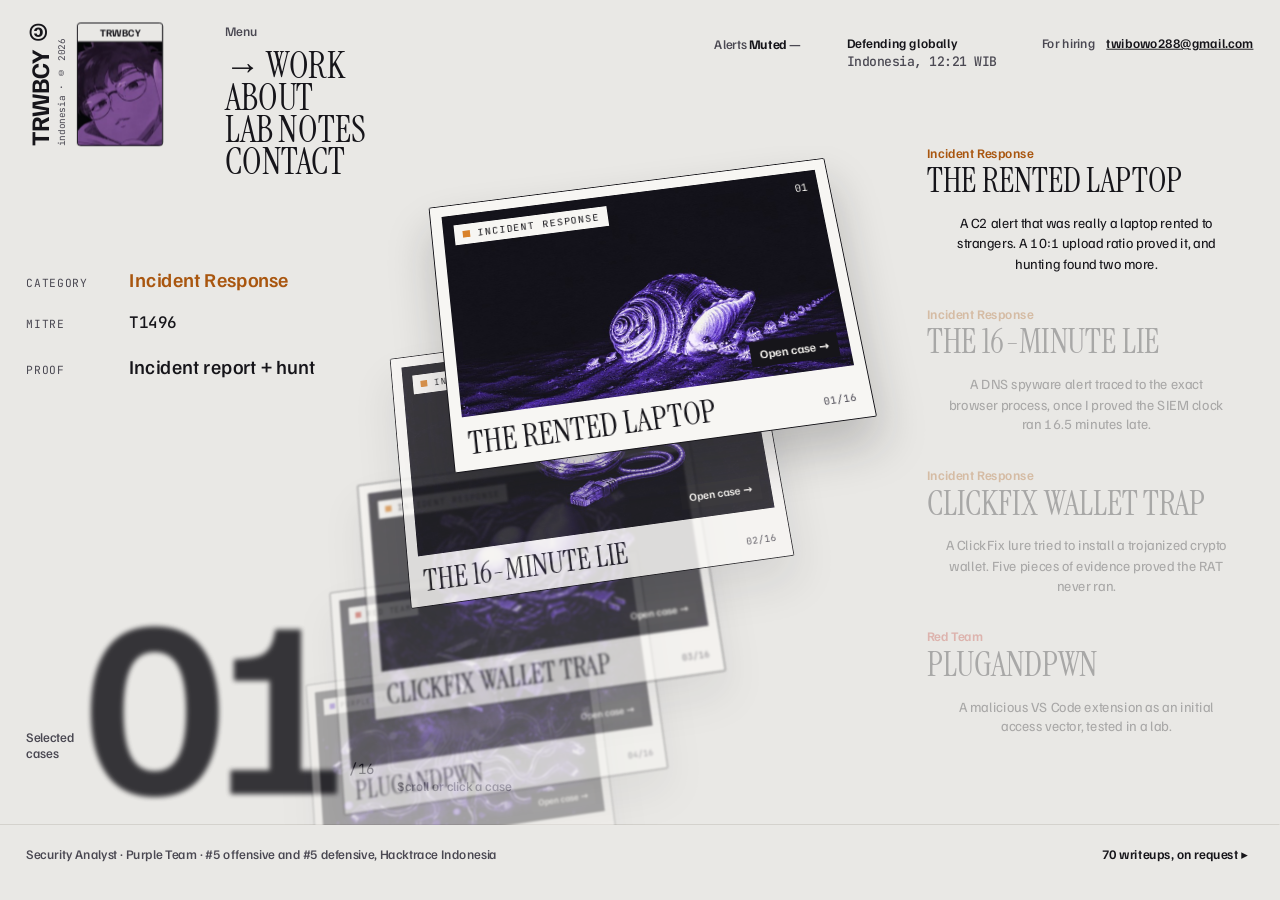
==== commit 6a4505ff: "Add helmet favicon set and shorten page title to TRWBCY© favicon.ico (multi-size), favicon.png (64px" ====
--- a/index.html
+++ b/index.html
@@ -3,11 +3,14 @@
 <head>
 <meta charset="utf-8">
 <meta name="viewport" content="width=device-width, initial-scale=1">
-<title>Tri Wibowo Cahyo · TRWBCY · Security Analyst, Purple Team</title>
+<title>TRWBCY©</title>
 <meta name="description" content="Tri Wibowo Cahyo (TRWBCY): Security Analyst and purple teamer from Indonesia. Incident reports, detection work, red team research and 70 rooted machines.">
 <meta property="og:title" content="TRWBCY · Tri Wibowo Cahyo">
 <meta property="og:description" content="Security Analyst · Purple Team · #5 offensive and #5 defensive, Hacktrace Indonesia">
 <meta property="og:type" content="website">
+<link rel="icon" href="favicon.ico" sizes="any">
+<link rel="icon" type="image/png" href="favicon.png">
+<link rel="apple-touch-icon" href="apple-touch-icon.png">
 <link rel="preload" href="fonts/instrument-serif-latin-400-normal.woff2" as="font" type="font/woff2" crossorigin>
 <link rel="stylesheet" href="css/style.css">
 </head>
